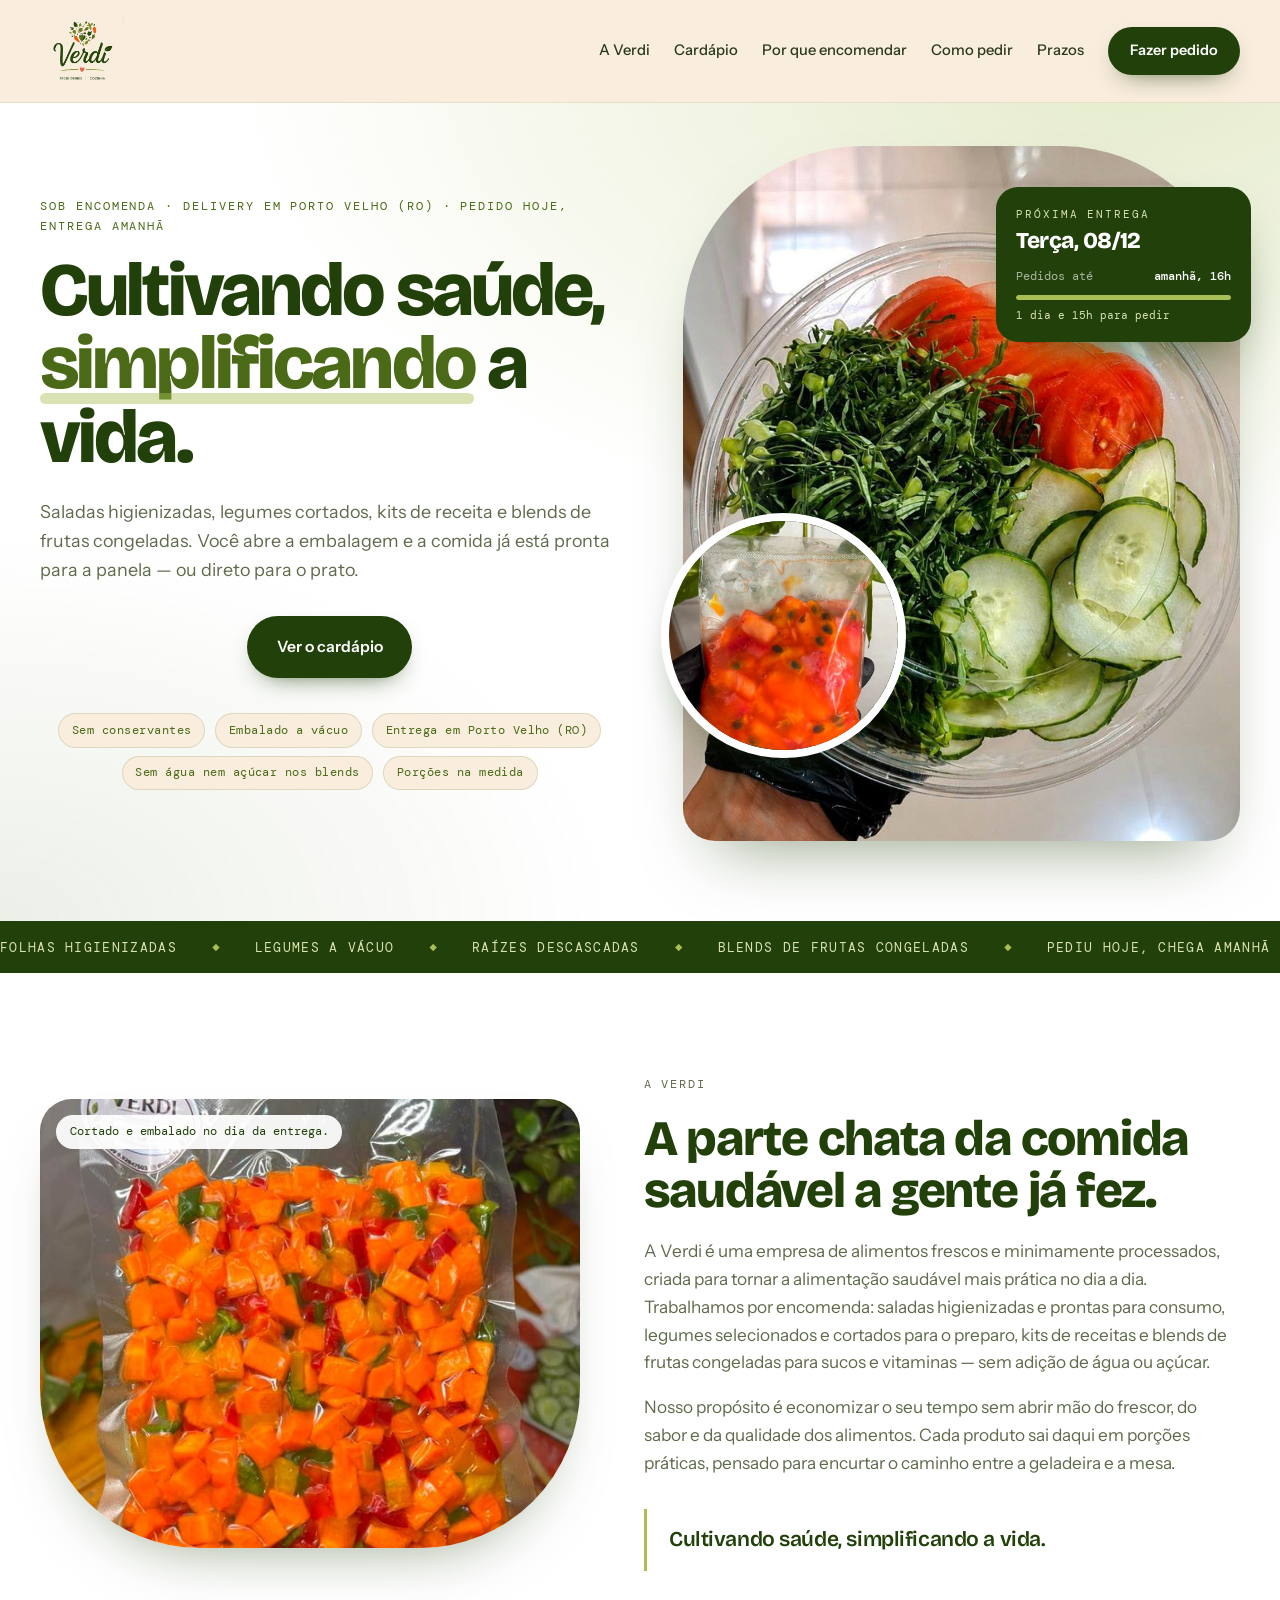
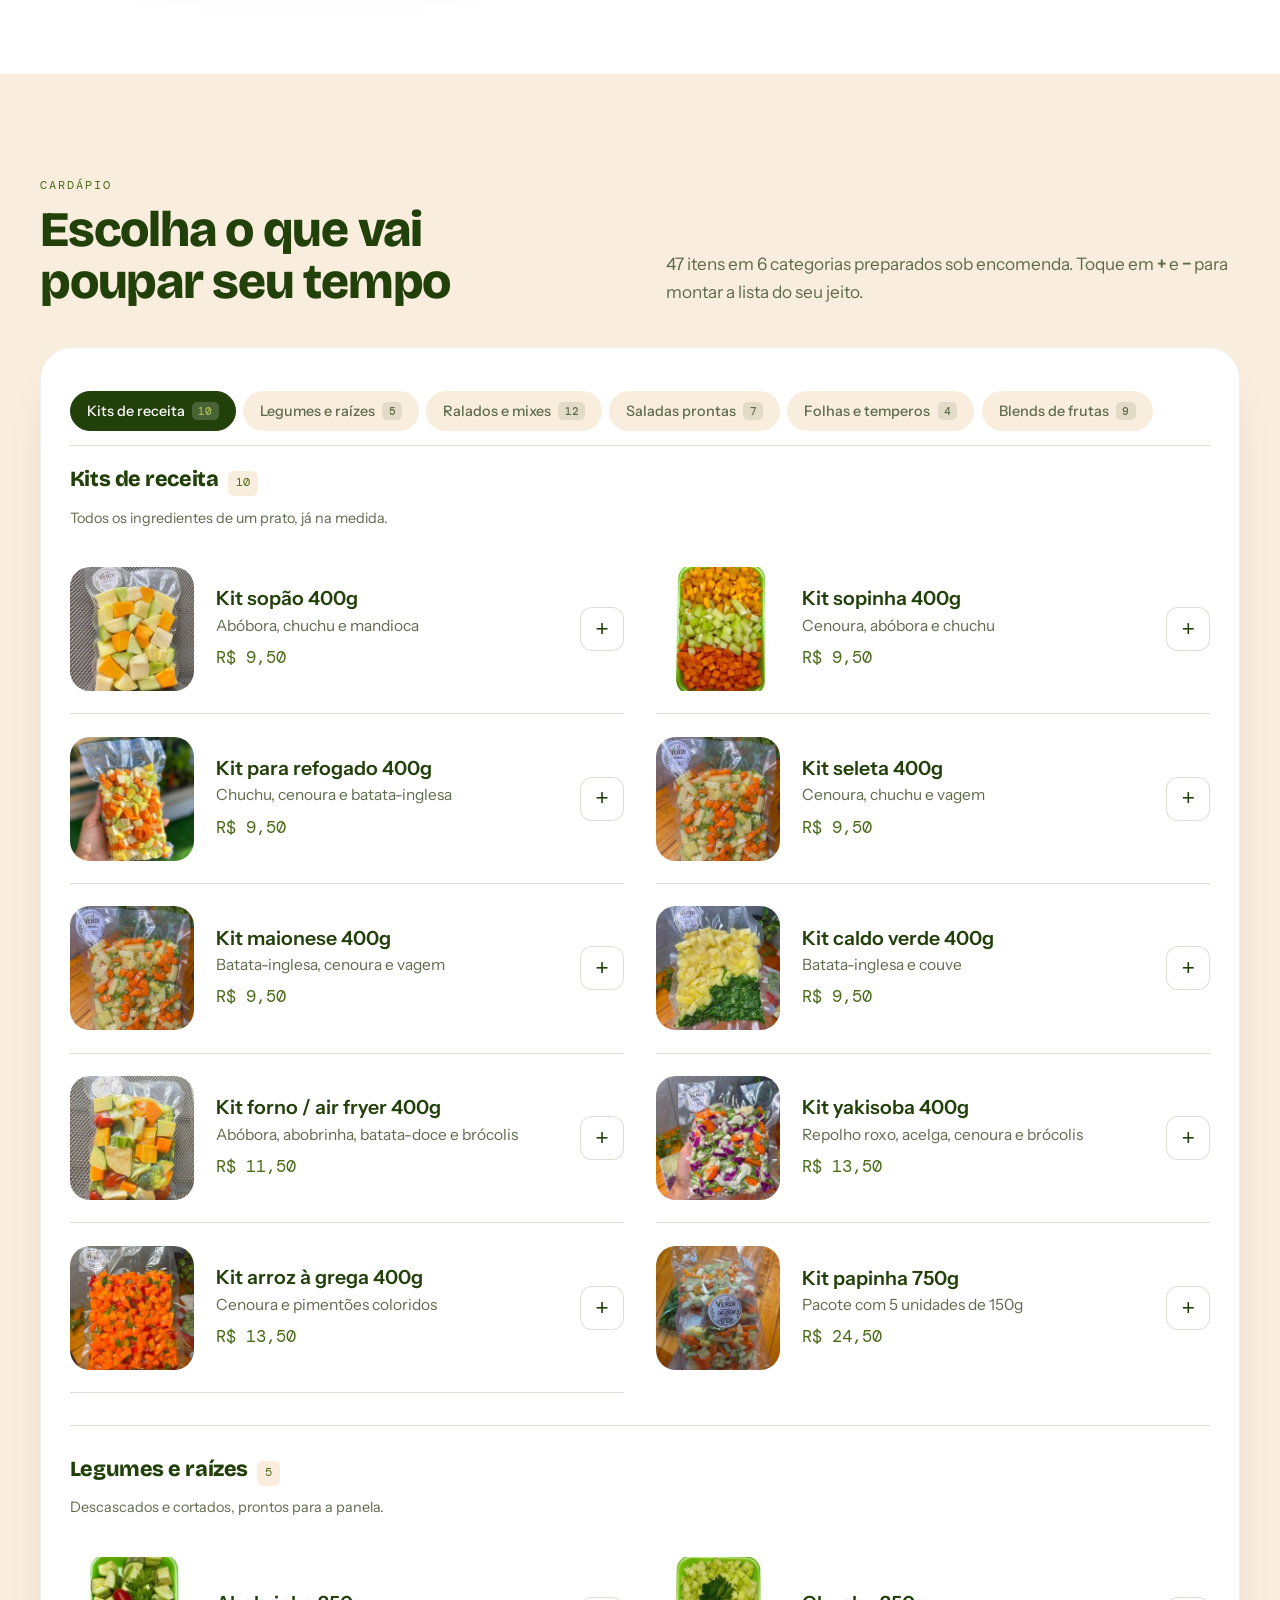
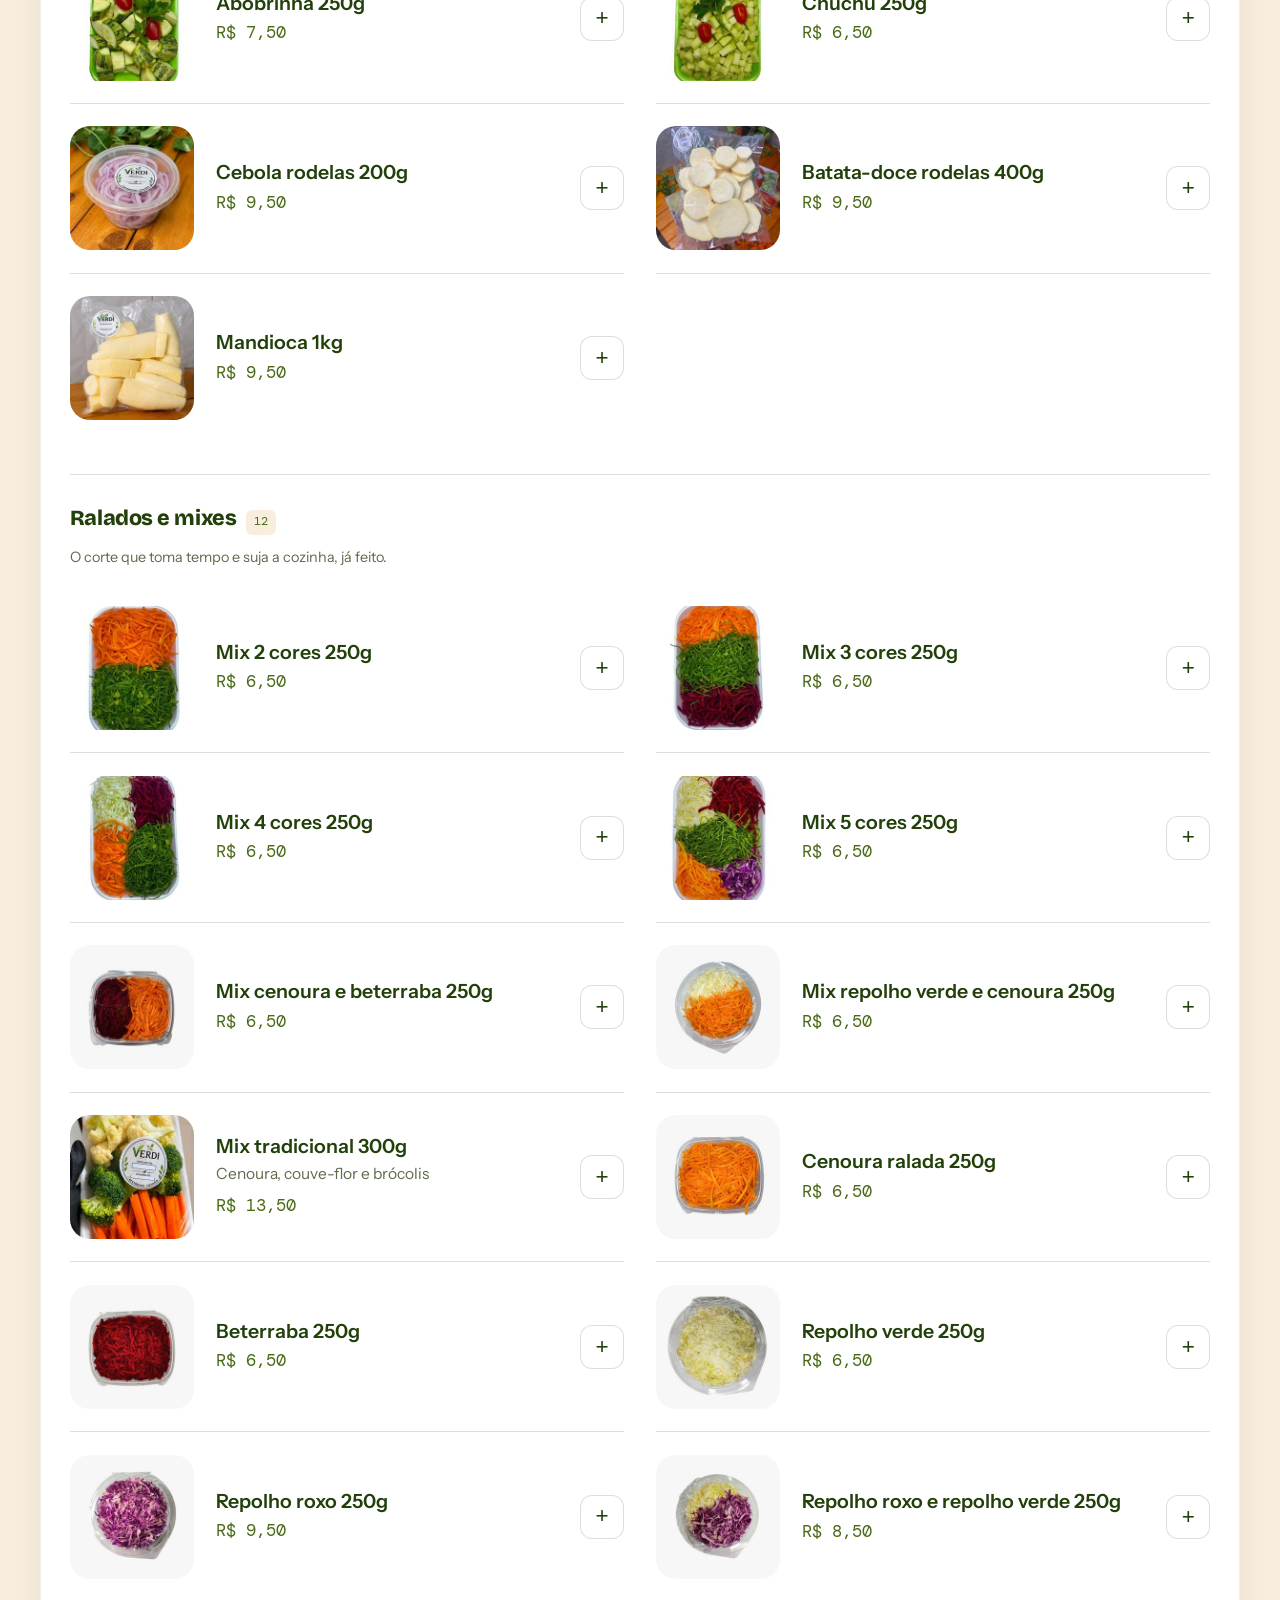
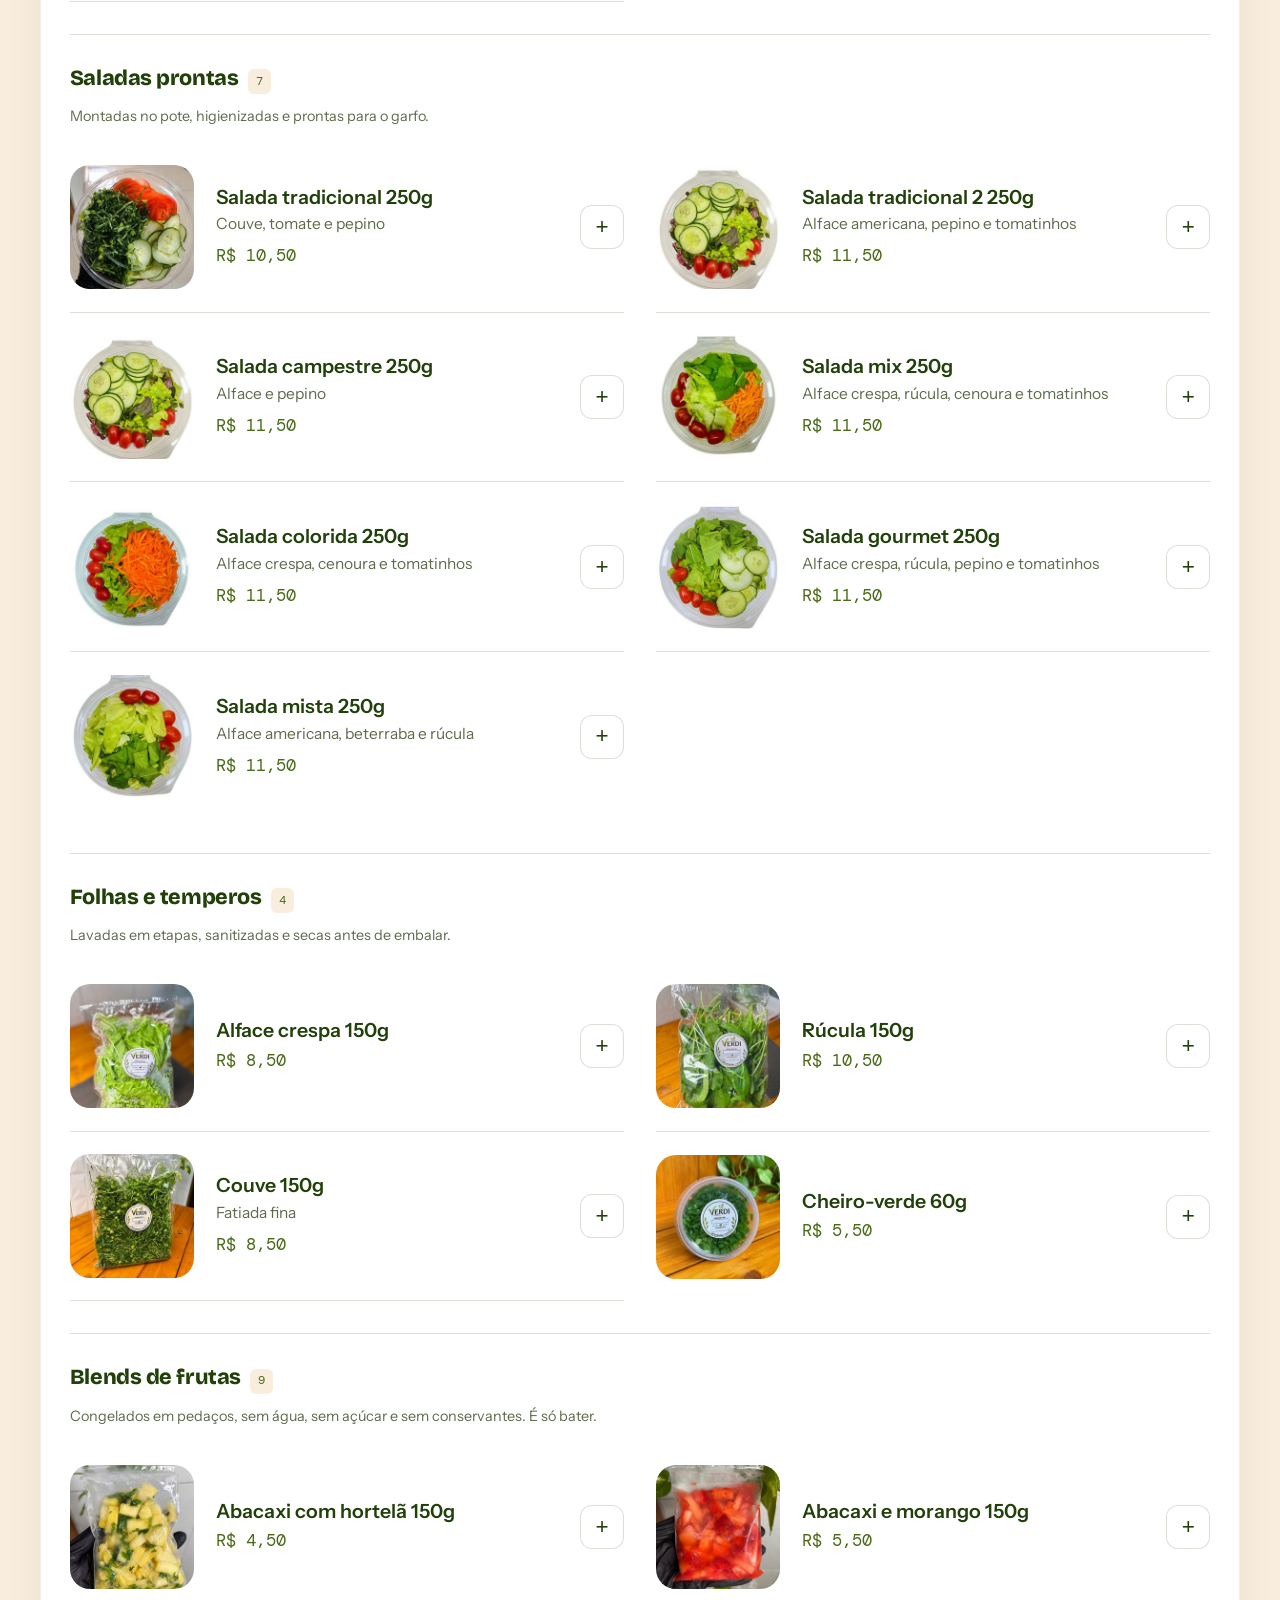
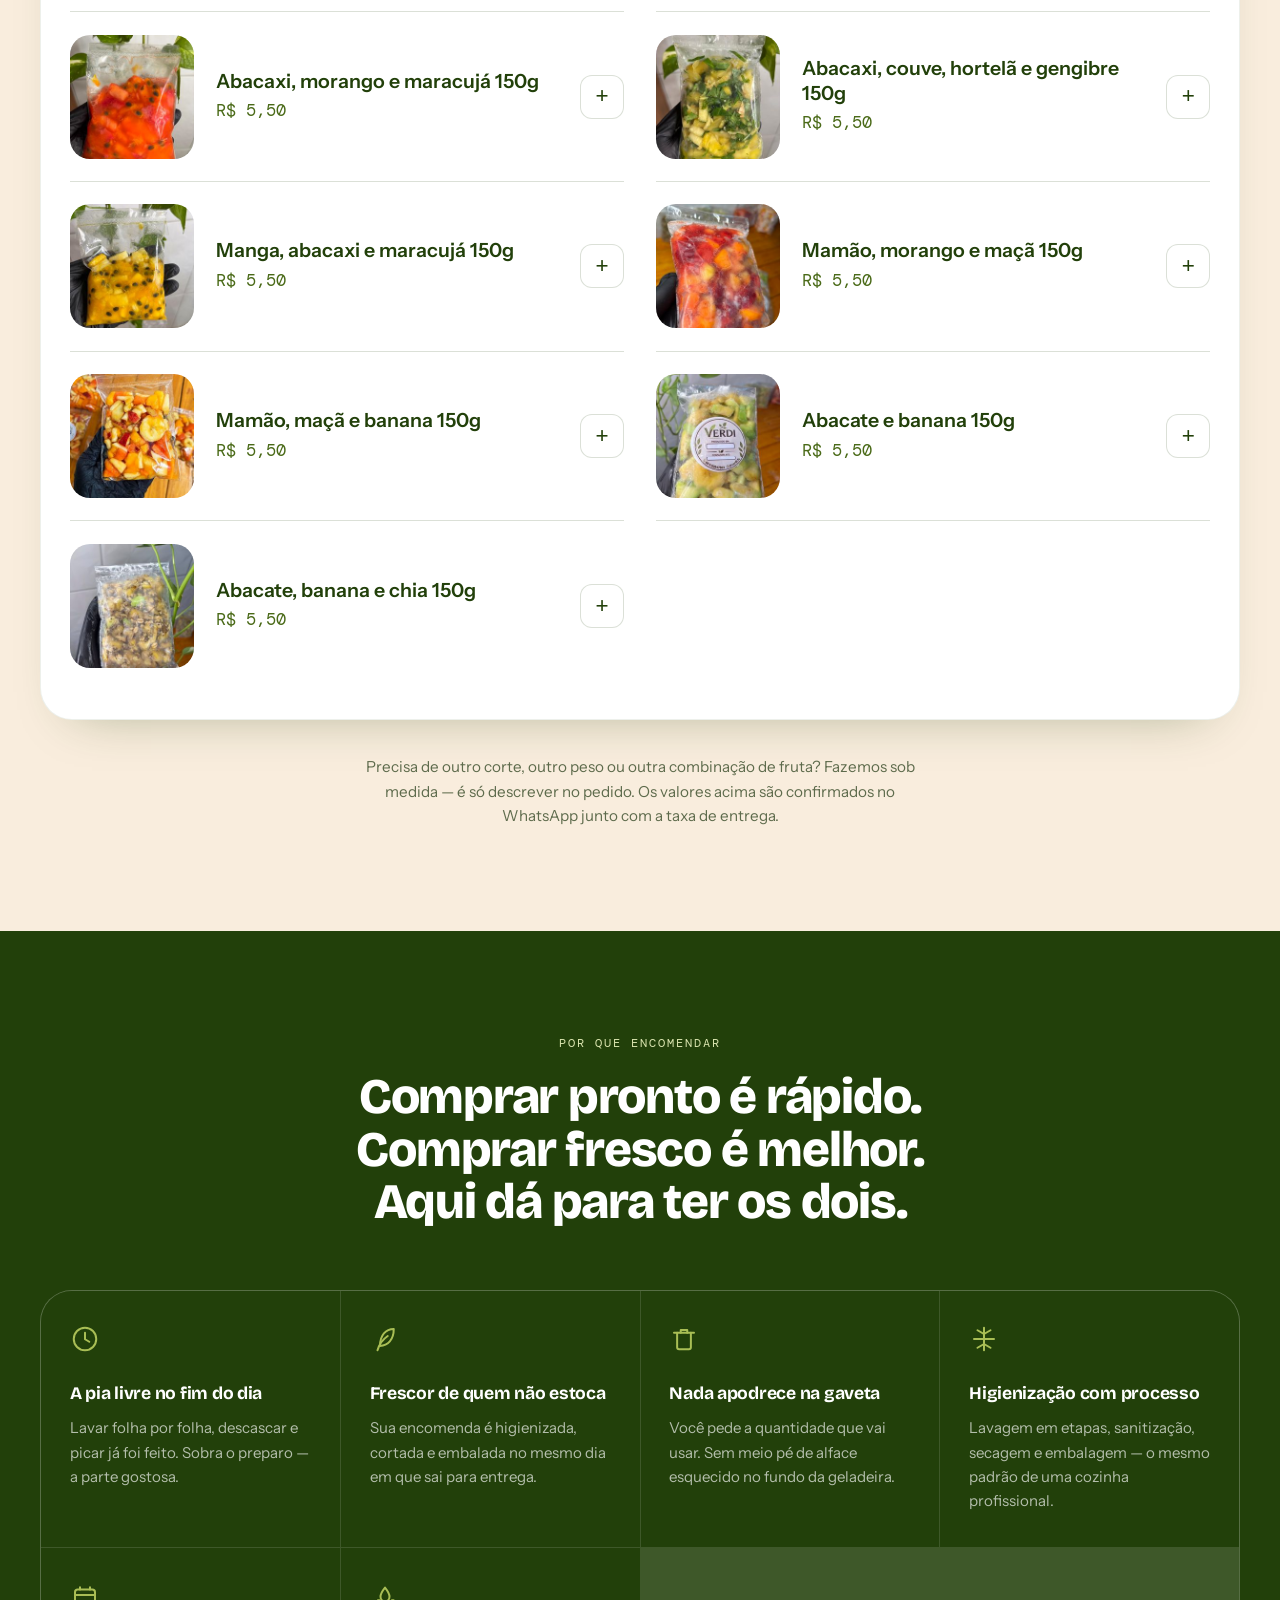
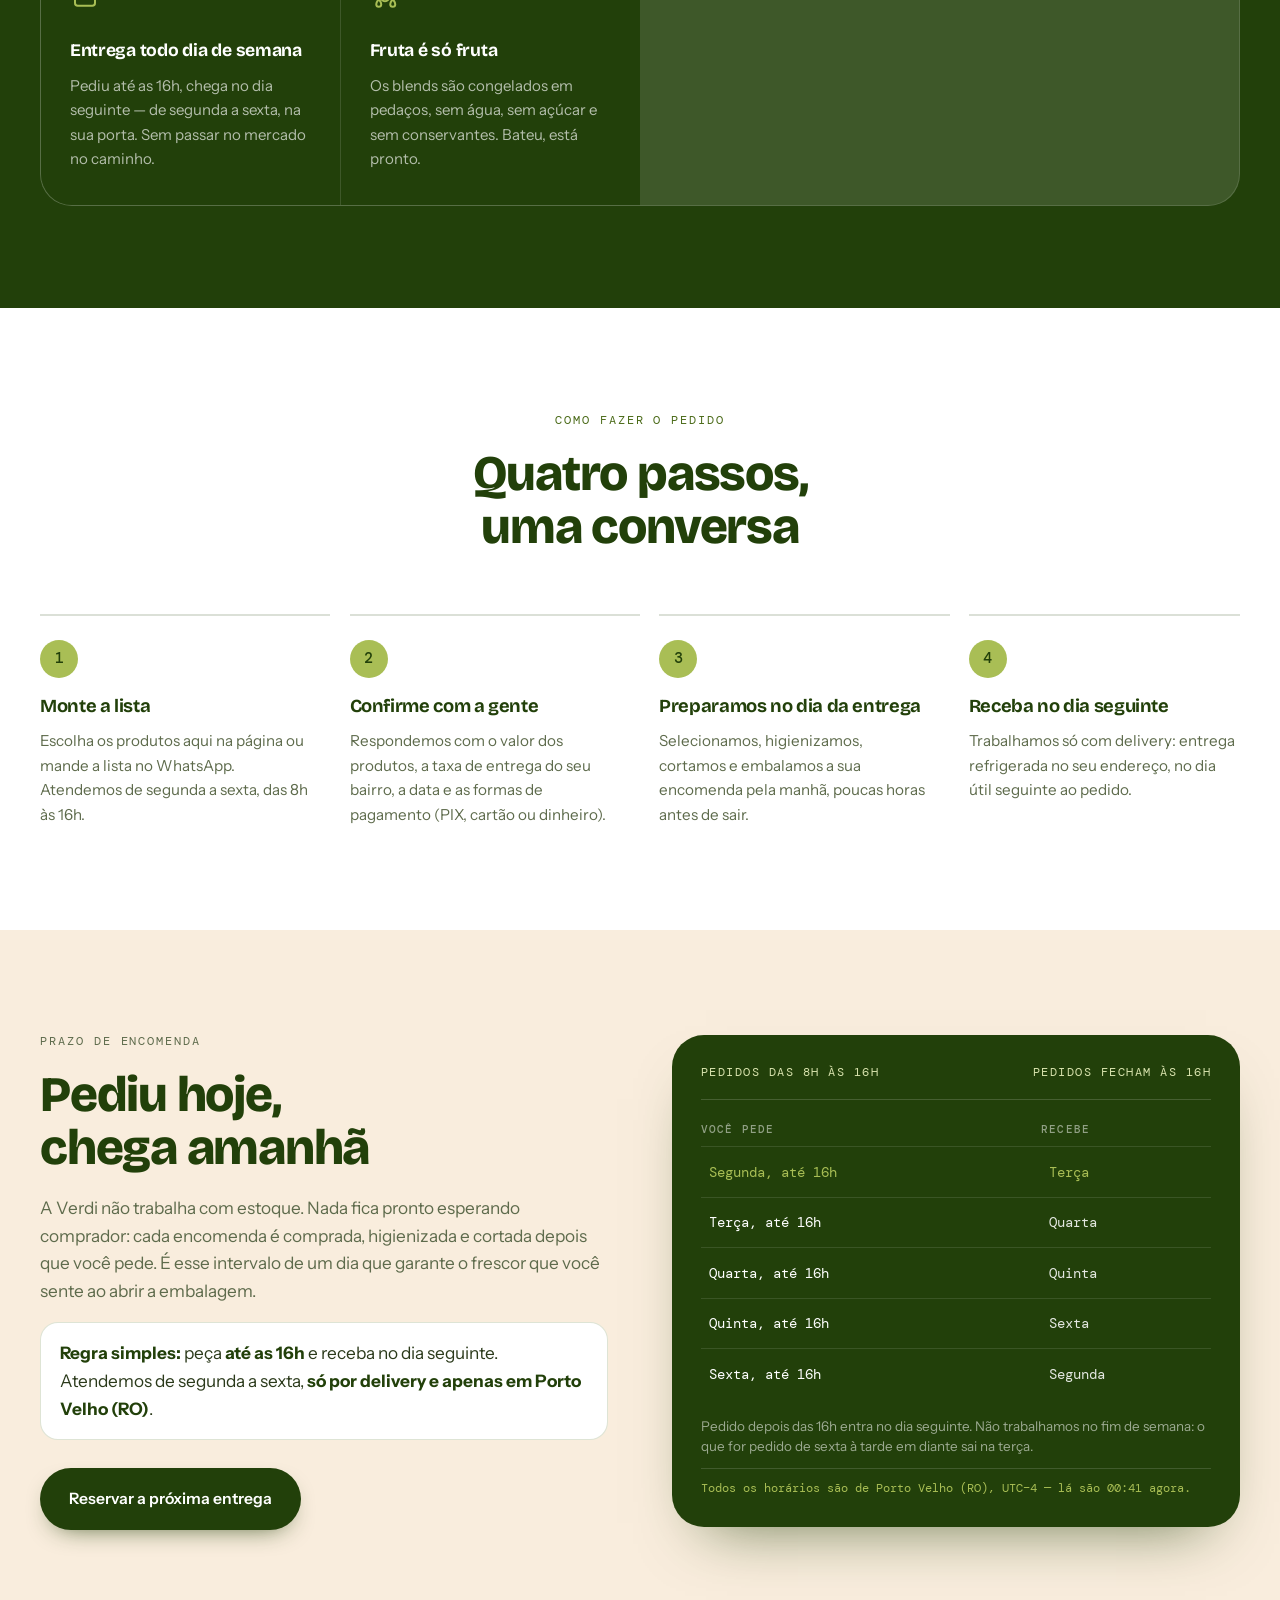
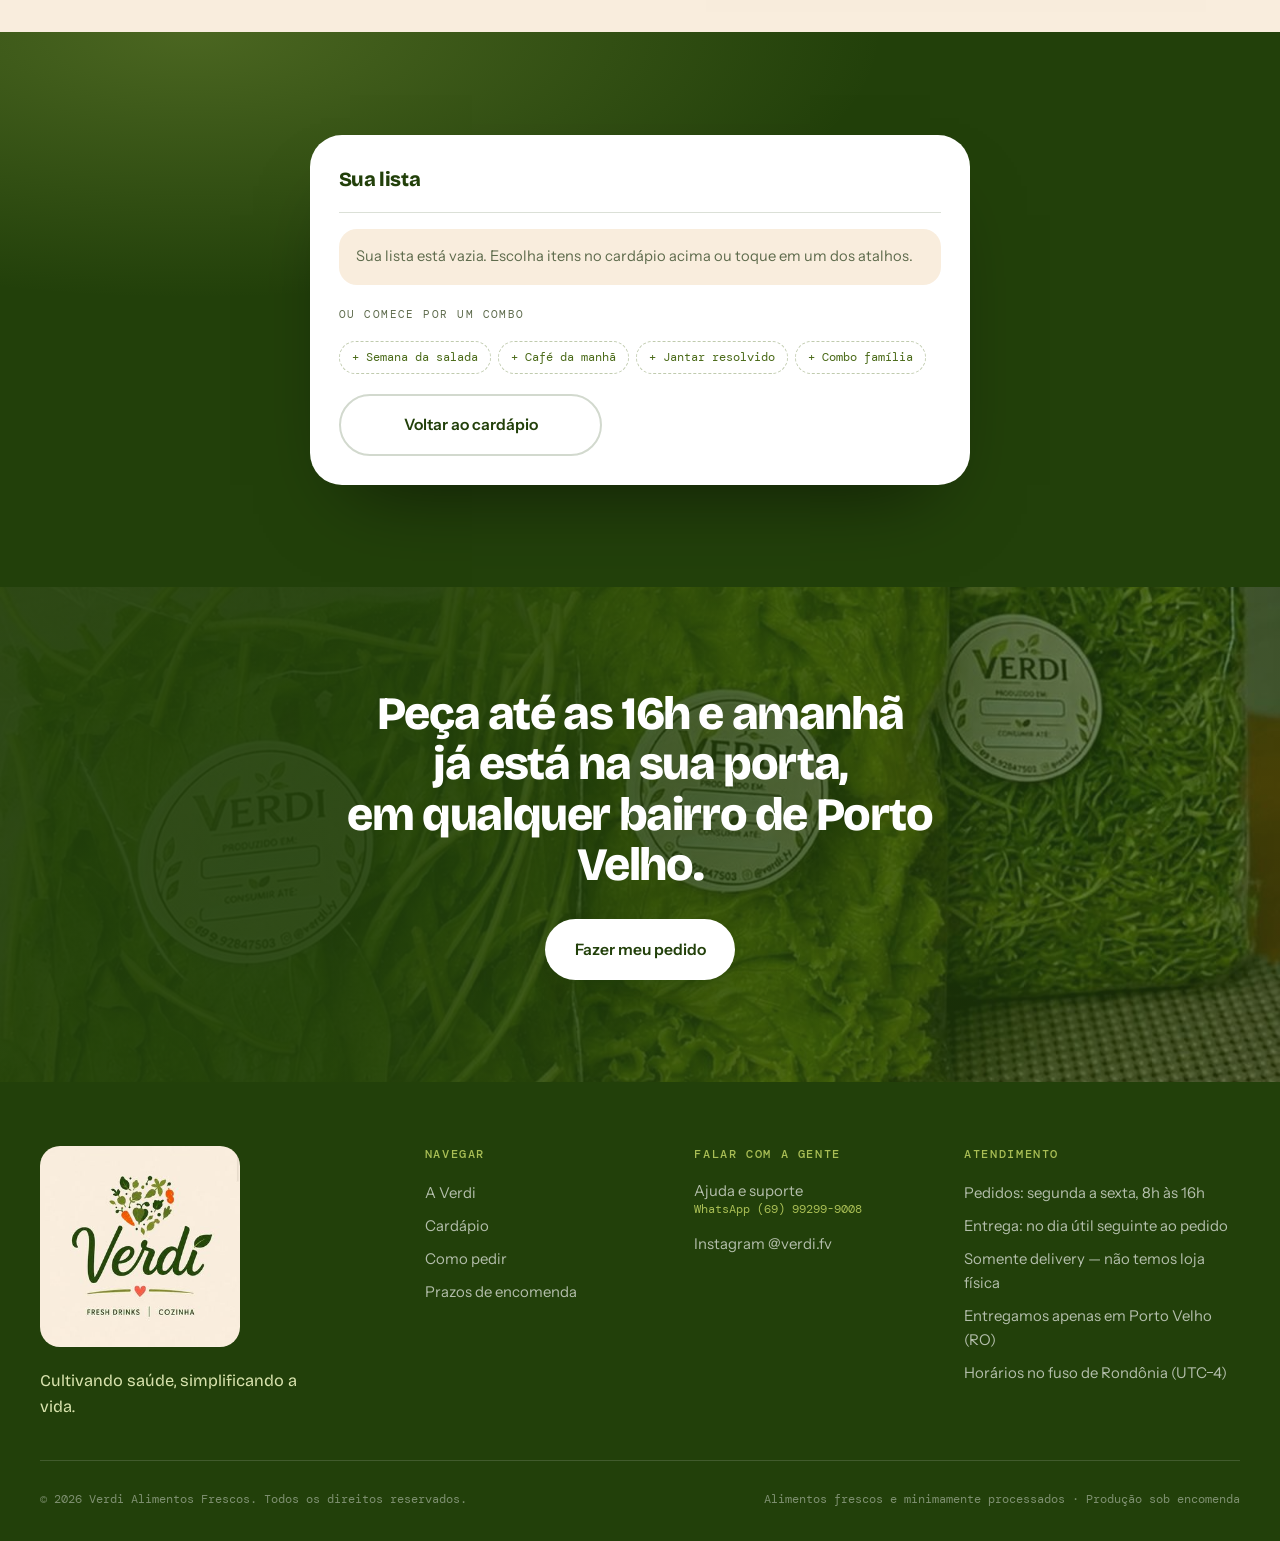
==== index.html @ c0b6d2fb "Add files via upload" ====
<!DOCTYPE html>
<html lang="pt-BR">
<head>
<meta charset="UTF-8">
<meta name="viewport" content="width=device-width, initial-scale=1, viewport-fit=cover">
<title>Verdi — Cultivando saúde, simplificando a vida</title>
<meta name="description" content="Saladas higienizadas, legumes cortados e blends de frutas congeladas, preparados sob encomenda. Entrega em Porto Velho (RO): peça até as 16h e receba no dia seguinte.">
<meta name="theme-color" content="#22400A">

<link rel="canonical" href="https://verdi-landing-page.vercel.app/">

<meta property="og:type" content="website">
<meta property="og:url" content="https://verdi-landing-page.vercel.app/">
<meta property="og:locale" content="pt_BR">
<meta property="og:title" content="Verdi — Cultivando saúde, simplificando a vida">
<meta property="og:description" content="Alimentos frescos e minimamente processados, preparados sob encomenda. Você abre a embalagem e a comida já está pronta.">
<meta property="og:image" content="https://verdi-landing-page.vercel.app/img/og-verdi.jpg">
<meta property="og:image:width" content="1200">
<meta property="og:image:height" content="630">

<meta name="twitter:card" content="summary_large_image">
<meta name="twitter:title" content="Verdi — Cultivando saúde, simplificando a vida">
<meta name="twitter:description" content="Alimentos frescos e minimamente processados, preparados sob encomenda. Você abre a embalagem e a comida já está pronta.">
<meta name="twitter:image" content="https://verdi-landing-page.vercel.app/img/og-verdi.jpg">

<link rel="preconnect" href="https://fonts.googleapis.com">
<link rel="preconnect" href="https://fonts.gstatic.com" crossorigin>
<link href="https://fonts.googleapis.com/css2?family=Bricolage+Grotesque:opsz,wdth,wght@12..96,75..100,400;12..96,75..100,600;12..96,75..100,800&family=Instrument+Sans:ital,wght@0,400;0,500;0,600;1,400&family=DM+Mono:wght@400;500&display=swap" rel="stylesheet">
<link rel="stylesheet" href="css/styles.css">

<link rel="icon" type="image/png" href="img/favicon.png">
<link rel="apple-touch-icon" href="img/icone-ios.png">
</head>
<body>

<a class="pular" href="#produtos">Pular para o cardápio</a>

<!-- ══════════ CABEÇALHO ══════════ -->
<header class="cabecalho" id="cabecalho">
  <div class="env cabecalho__int">
    <a class="marca" href="#topo" aria-label="Verdi — início">
      <img class="marca__logo" src="img/logo-verdi-sm.jpg" alt="Verdi" width="320" height="321">
    </a>

    <nav class="nav" id="nav" aria-label="Navegação principal">
      <a href="#sobre">A Verdi</a>
      <a href="#produtos">Cardápio</a>
      <a href="#beneficios">Por que encomendar</a>
      <a href="#como-pedir">Como pedir</a>
      <a href="#prazos">Prazos</a>
      <a class="btn btn--verde nav__cta" href="#encomenda">Fazer pedido</a>
    </nav>

    <a class="btn btn--pequeno btn--verde cabecalho__cta" href="#encomenda">Fazer pedido</a>

    <button class="menu-btn" id="menu-btn" aria-expanded="false" aria-controls="nav" aria-label="Abrir menu">
      <span></span><span></span><span></span>
    </button>
  </div>
</header>

<main id="topo">

<!-- ══════════ HERO ══════════ -->
<section class="hero">
  <div class="env hero__grade">

    <div class="hero__texto">
      <p class="sobrenome">Sob encomenda · Delivery em Porto Velho (RO) · Pedido hoje, entrega amanhã</p>

      <h1 class="hero__titulo">
        Cultivando saúde,<br>
        <em>simplificando</em> a vida.
      </h1>

      <p class="hero__sub">
        Saladas higienizadas, legumes cortados, kits de receita e blends de frutas
        congeladas. Você abre a embalagem e a comida já está pronta para a panela —
        ou direto para o prato.
      </p>

      <div class="hero__acoes">
        <a class="btn btn--verde" href="#produtos">Ver o cardápio</a>
      </div>

      <ul class="hero__selos">
        <li>Sem conservantes</li>
        <li>Embalado a vácuo</li>
        <li>Entrega em Porto Velho (RO)</li>
        <li>Sem água nem açúcar nos blends</li>
        <li>Porções na medida</li>
      </ul>
    </div>

    <div class="hero__visual">
      <figure class="foto foto--alta">
        <img src="img/hero-salada.jpg"
             srcset="img/hero-salada-sm.jpg 500w, img/hero-salada.jpg 1000w"
             sizes="(max-width:1000px) 92vw, 45vw"
             alt="Pote de salada Verdi com couve fatiada, tomate e pepino em rodelas" width="1000" height="1250" fetchpriority="high">
      </figure>

      <figure class="foto foto--redonda">
        <img src="img/hero-blend.jpg"
             srcset="img/hero-blend-sm.jpg 400w, img/hero-blend.jpg 800w"
             sizes="(max-width:1000px) 34vw, 20vw"
             alt="Blend de morango, pitaya e maracujá congelado em pedaços" width="800" height="800">
      </figure>

      <!-- SIGNATURE: painel do próximo lote, calculado ao vivo -->
      <aside class="lote" aria-live="polite">
        <p class="lote__rotulo">Próxima entrega</p>
        <p class="lote__data" id="lote-data">—</p>
        <div class="lote__linha">
          <span>Pedidos até</span>
          <strong id="lote-limite">—</strong>
        </div>
        <div class="lote__barra" role="img" aria-label="Tempo restante para pedir">
          <span id="lote-barra"></span>
        </div>
        <p class="lote__resta" id="lote-resta">Calculando janela de pedidos…</p>
      </aside>
    </div>

  </div>
</section>

<!-- ══════════ TARJA ══════════ -->
<div class="tarja" aria-hidden="true">
  <div class="tarja__trilho">
    <span>Folhas higienizadas</span><i>◆</i>
    <span>Legumes a vácuo</span><i>◆</i>
    <span>Raízes descascadas</span><i>◆</i>
    <span>Blends de frutas congeladas</span><i>◆</i>
    <span>Pediu hoje, chega amanhã</span><i>◆</i>
    <span>Folhas higienizadas</span><i>◆</i>
    <span>Legumes a vácuo</span><i>◆</i>
    <span>Raízes descascadas</span><i>◆</i>
    <span>Blends de frutas congeladas</span><i>◆</i>
    <span>Pediu hoje, chega amanhã</span><i>◆</i>
  </div>
</div>

<!-- ══════════ SOBRE ══════════ -->
<section class="secao sobre" id="sobre">
  <div class="env sobre__grade">

    <figure class="foto foto--larga revelar">
      <img src="img/sobre-bancada.jpg"
           srcset="img/sobre-bancada-sm.jpg 600w, img/sobre-bancada.jpg 1200w"
           sizes="(max-width:1000px) 92vw, 45vw"
           alt="Pacote a vácuo de cenoura e pimentão em cubinhos sobre a bancada de preparo" width="1200" height="1000" loading="lazy">
      <figcaption>Cortado e embalado no dia da entrega.</figcaption>
    </figure>

    <div class="sobre__texto revelar">
      <p class="sobrenome">A Verdi</p>
      <h2 class="titulo">A parte chata da comida saudável a gente já fez.</h2>

      <p>
        A Verdi é uma empresa de alimentos frescos e minimamente processados,
        criada para tornar a alimentação saudável mais prática no dia a dia.
        Trabalhamos por encomenda: saladas higienizadas e prontas para consumo,
        legumes selecionados e cortados para o preparo, kits de receitas e blends
        de frutas congeladas para sucos e vitaminas — sem adição de água ou açúcar.
      </p>

      <p>
        Nosso propósito é economizar o seu tempo sem abrir mão do frescor, do sabor
        e da qualidade dos alimentos. Cada produto sai daqui em porções práticas,
        pensado para encurtar o caminho entre a geladeira e a mesa.
      </p>

      <blockquote class="lema">
        Cultivando saúde, simplificando a vida.
      </blockquote>
    </div>

  </div>
</section>

<!-- ══════════ PRODUTOS ══════════ -->
<section class="secao secao--creme" id="produtos">
  <div class="env">
    <header class="secao__topo secao__topo--lado">
      <div class="secao__topo-titulo">
        <p class="sobrenome">Cardápio</p>
        <h2 class="titulo">Escolha o que vai poupar seu tempo</h2>
      </div>
      <p class="secao__lead">
        <span id="cardapio-total">47 itens em 6 categorias</span> preparados sob encomenda.
        Toque em <strong>+</strong> e <strong>−</strong> para montar a lista do seu jeito.
      </p>
    </header>

    <div class="cardapio">
      <div class="cardapio__abas" role="tablist" aria-label="Categorias do cardápio" id="cardapio-abas"></div>
      <div class="cardapio__lista" id="cardapio-lista"></div>
    </div>

    <p class="produtos__nota revelar">
      Precisa de outro corte, outro peso ou outra combinação de fruta?
      Fazemos sob medida — é só descrever no pedido. Os valores acima são
      confirmados no WhatsApp junto com a taxa de entrega.
    </p>

  </div>
</section>

<!-- ══════════ BENEFÍCIOS ══════════ -->
<section class="secao secao--escura" id="beneficios">
  <div class="env">
    <header class="secao__topo secao__topo--claro revelar">
      <p class="sobrenome sobrenome--claro">Por que encomendar</p>
      <h2 class="titulo titulo--claro">Comprar pronto é rápido. Comprar fresco é melhor.<br>Aqui dá para ter os dois.</h2>
    </header>

    <ul class="beneficios">
      <li class="beneficio revelar">
        <svg viewBox="0 0 24 24" aria-hidden="true"><circle cx="12" cy="12" r="9"/><path d="M12 7v5.2l3.4 2"/></svg>
        <h3>A pia livre no fim do dia</h3>
        <p>Lavar folha por folha, descascar e picar já foi feito. Sobra o preparo — a parte gostosa.</p>
      </li>
      <li class="beneficio revelar">
        <svg viewBox="0 0 24 24" aria-hidden="true"><path d="M19 4c0 8.5-4.7 13.5-11 13.5C8 9 12.7 4 19 4Z"/><path d="M6 21c1.4-5 4.2-8.7 8.2-11.4"/></svg>
        <h3>Frescor de quem não estoca</h3>
        <p>Sua encomenda é higienizada, cortada e embalada no mesmo dia em que sai para entrega.</p>
      </li>
      <li class="beneficio revelar">
        <svg viewBox="0 0 24 24" aria-hidden="true"><path d="M4 7h16"/><path d="M6.5 7v11.5a1.6 1.6 0 0 0 1.6 1.6h7.8a1.6 1.6 0 0 0 1.6-1.6V7"/><path d="M9.4 7V4.8h5.2V7"/></svg>
        <h3>Nada apodrece na gaveta</h3>
        <p>Você pede a quantidade que vai usar. Sem meio pé de alface esquecido no fundo da geladeira.</p>
      </li>
      <li class="beneficio revelar">
        <svg viewBox="0 0 24 24" aria-hidden="true"><path d="M12 3v18"/><path d="M12 8 6.8 5M12 8l5.2-3M12 16l-5.2 3M12 16l5.2 3"/><path d="M4 12h16"/></svg>
        <h3>Higienização com processo</h3>
        <p>Lavagem em etapas, sanitização, secagem e embalagem — o mesmo padrão de uma cozinha profissional.</p>
      </li>
      <li class="beneficio revelar">
        <svg viewBox="0 0 24 24" aria-hidden="true"><rect x="4" y="6" width="16" height="13" rx="2.2"/><path d="M8 6V4.2M16 6V4.2M4 10.4h16"/></svg>
        <h3>Entrega todo dia de semana</h3>
        <p>Pediu até as 16h, chega no dia seguinte — de segunda a sexta, na sua porta. Sem passar no mercado no caminho.</p>
      </li>
      <li class="beneficio revelar">
        <svg viewBox="0 0 24 24" aria-hidden="true"><path d="M12 4.5c2.4 3 3.6 5.4 3.6 7.2a3.6 3.6 0 0 1-7.2 0c0-1.8 1.2-4.2 3.6-7.2Z"/><path d="M6.4 14.5c-.9 1.3-1.4 2.4-1.4 3.2a2 2 0 0 0 4 0c0-.8-.5-1.9-1.4-3.2ZM17.6 14.5c-.9 1.3-1.4 2.4-1.4 3.2a2 2 0 0 0 4 0c0-.8-.5-1.9-1.4-3.2Z"/></svg>
        <h3>Fruta é só fruta</h3>
        <p>Os blends são congelados em pedaços, sem água, sem açúcar e sem conservantes. Bateu, está pronto.</p>
      </li>
    </ul>
  </div>
</section>

<!-- ══════════ COMO PEDIR ══════════ -->
<section class="secao" id="como-pedir">
  <div class="env">
    <header class="secao__topo revelar">
      <p class="sobrenome">Como fazer o pedido</p>
      <h2 class="titulo">Quatro passos, uma conversa</h2>
    </header>

    <ol class="passos">
      <li class="passo revelar">
        <span class="passo__num">1</span>
        <h3>Monte a lista</h3>
        <p>Escolha os produtos aqui na página ou mande a lista no WhatsApp. Atendemos de segunda a sexta, das 8h às 16h.</p>
      </li>
      <li class="passo revelar">
        <span class="passo__num">2</span>
        <h3>Confirme com a gente</h3>
        <p>Respondemos com o valor dos produtos, a taxa de entrega do seu bairro, a data e as formas de pagamento (PIX, cartão ou dinheiro).</p>
      </li>
      <li class="passo revelar">
        <span class="passo__num">3</span>
        <h3>Preparamos no dia da entrega</h3>
        <p>Selecionamos, higienizamos, cortamos e embalamos a sua encomenda pela manhã, poucas horas antes de sair.</p>
      </li>
      <li class="passo revelar">
        <span class="passo__num">4</span>
        <h3>Receba no dia seguinte</h3>
        <p>Trabalhamos só com delivery: entrega refrigerada no seu endereço, no dia útil seguinte ao pedido.</p>
      </li>
    </ol>
  </div>
</section>

<!-- ══════════ PRAZOS ══════════ -->
<section class="secao secao--creme" id="prazos">
  <div class="env prazos__grade">

    <div class="prazos__texto revelar">
      <p class="sobrenome">Prazo de encomenda</p>
      <h2 class="titulo">Pediu hoje, chega amanhã</h2>
      <p>
        A Verdi não trabalha com estoque. Nada fica pronto esperando comprador:
        cada encomenda é comprada, higienizada e cortada depois que você pede.
        É esse intervalo de um dia que garante o frescor que você sente ao abrir
        a embalagem.
      </p>
      <p class="prazos__regra">
        <strong>Regra simples:</strong> peça <strong>até as 16h</strong> e receba
        no dia seguinte. Atendemos de segunda a sexta, <strong>só por delivery
        e apenas em Porto Velho (RO)</strong>.
      </p>
      <a class="btn btn--verde" href="#encomenda">Reservar a próxima entrega</a>
    </div>

    <div class="quadro revelar">
      <div class="quadro__topo">
        <span>Pedidos das 8h às 16h</span>
        <span id="quadro-semana">—</span>
      </div>
      <table class="quadro__tabela">
        <caption class="oculto">Dia do pedido e dia da entrega correspondente</caption>
        <thead>
          <tr><th scope="col">Você pede</th><th scope="col">Recebe</th></tr>
        </thead>
        <tbody id="quadro-corpo">
          <tr data-dia="1"><td>Segunda, até 16h</td><td>Terça</td></tr>
          <tr data-dia="2"><td>Terça, até 16h</td><td>Quarta</td></tr>
          <tr data-dia="3"><td>Quarta, até 16h</td><td>Quinta</td></tr>
          <tr data-dia="4"><td>Quinta, até 16h</td><td>Sexta</td></tr>
          <tr data-dia="5"><td>Sexta, até 16h</td><td>Segunda</td></tr>
        </tbody>
      </table>
      <p class="quadro__rodape">
        Pedido depois das 16h entra no dia seguinte. Não trabalhamos no fim de
        semana: o que for pedido de sexta à tarde em diante sai na terça.
        <span class="quadro__fuso" id="quadro-fuso" hidden></span>
      </p>
    </div>

  </div>
</section>

<!-- ══════════ ENCOMENDA — DOIS PASSOS ══════════ -->
<section class="secao encomenda" id="encomenda">
  <div class="env">

    <h2 class="oculto">Fechar pedido</h2>

    <!-- ── Passo 1: os itens ── -->
    <div class="painel" id="painel-1">
      <div class="carrinho">
        <div class="carrinho__topo">
          <h3>Sua lista</h3>
          <button class="carrinho__limpar" id="limpar" type="button">Limpar</button>
        </div>

        <p class="carrinho__restaurado" id="carrinho-restaurado" hidden>
          <svg viewBox="0 0 24 24" aria-hidden="true"><path d="M12 8v4.4l3 1.8"/><path d="M3.6 12a8.4 8.4 0 1 0 2.5-6"/><path d="M3.4 5.2V10h4.8"/></svg>
          <span>Retomamos a lista que você montou por aqui. Os preços são os de hoje.</span>
        </p>

        <ul class="carrinho__itens" id="carrinho-itens"></ul>

        <p class="carrinho__vazio" id="carrinho-vazio">
          Sua lista está vazia. Escolha itens no cardápio acima ou toque em um dos atalhos.
        </p>

        <div class="carrinho__soma" id="carrinho-soma" hidden>
          <div class="carrinho__linha">
            <span>Subtotal dos produtos</span>
            <strong id="carrinho-subtotal">R$ 0,00</strong>
          </div>
          <div class="carrinho__linha carrinho__linha--suave">
            <span>Taxa de entrega</span>
            <strong>a combinar</strong>
          </div>
        </div>

        <p class="atalhos__rotulo">Ou comece por um combo</p>
        <div class="atalhos" id="atalhos"></div>

        <div class="painel__acoes">
          <a class="btn btn--vazado btn--claro" href="#produtos">Voltar ao cardápio</a>
          <button class="btn btn--broto" id="ir-entrega" type="button">
            Continuar para a entrega
          </button>
        </div>
      </div>
    </div>

    <!-- ── Depois do envio ── -->
    <div class="painel painel--enviado" id="painel-enviado" hidden>
      <div class="enviado">
        <span class="enviado__marca" aria-hidden="true"></span>
        <h3 class="enviado__titulo">Pedido enviado</h3>
        <p class="enviado__texto">
          Abrimos o WhatsApp com a sua lista escrita. <strong>Toque em enviar
          na conversa</strong> — o pedido só chega à Verdi depois disso. A gente
          responde com o total, a taxa de entrega e a forma de pagamento.
        </p>
        <div class="enviado__acoes">
          <a class="btn btn--zap" id="reenviar" href="#" target="_blank" rel="noopener">
            A conversa não abriu? Tentar de novo
          </a>
          <button class="btn btn--vazado btn--claro" id="novo-pedido" type="button">Montar outro pedido</button>
        </div>
      </div>
    </div>

    <!-- ── Passo 2: entrega e contato ── -->
    <div class="painel painel--duplo" id="painel-2" hidden>

      <div class="painel__campos">
        <div class="entrega-opcoes" role="group" aria-label="Escolha a entrega">
          <p class="campo__rotulo">Entrega desejada</p>
          <div class="entrega-opcoes__lista" id="entrega-opcoes"></div>
        </div>

        <div class="campo">
          <label class="campo__rotulo" for="cliente-nome">Seu nome</label>
          <input class="campo__entrada" type="text" id="cliente-nome" placeholder="Como devemos te chamar?" autocomplete="name">
        </div>

        <div class="campo">
          <label class="campo__rotulo" for="cliente-endereco">Endereço de entrega</label>
          <textarea class="campo__entrada" id="cliente-endereco" rows="2" placeholder="Rua, número, bairro e um ponto de referência — Porto Velho (RO)" autocomplete="street-address"></textarea>
          <p class="campo__dica">
            <svg viewBox="0 0 24 24" aria-hidden="true"><path d="M12 21s7-5.6 7-11a7 7 0 1 0-14 0c0 5.4 7 11 7 11Z"/><circle cx="12" cy="10" r="2.6"/></svg>
            <span>Entregamos <strong>só em Porto Velho (RO)</strong>. A taxa de entrega é <strong>a combinar</strong> — confirmamos o valor no WhatsApp assim que soubermos o seu bairro.</span>
          </p>
        </div>

        <div class="campo">
          <label class="campo__rotulo" for="cliente-obs">Observações</label>
          <textarea class="campo__entrada" id="cliente-obs" rows="2" placeholder="Ex.: cenoura em rodelas finas, entregar depois das 18h"></textarea>
        </div>
      </div>

      <aside class="conferencia">
        <div class="conferencia__resumo">
          <div>
            <p class="conferencia__rotulo">Sua lista</p>
            <p class="conferencia__valor" id="resumo-itens">—</p>
          </div>
          <button class="conferencia__editar" type="button" data-ir="1">Editar</button>
        </div>

        <div class="previa">
          <p class="previa__rotulo">Mensagem que será enviada</p>
          <pre class="previa__texto" id="previa-texto"></pre>
        </div>

        <a class="btn btn--zap" id="botao-zap" href="#" target="_blank" rel="noopener">
          <svg viewBox="0 0 24 24" aria-hidden="true"><path d="M12.04 2A9.9 9.9 0 0 0 2.1 11.9c0 1.75.46 3.46 1.34 4.97L2 22l5.28-1.38a9.9 9.9 0 0 0 4.76 1.21h.01a9.9 9.9 0 0 0 9.94-9.9A9.9 9.9 0 0 0 12.04 2Zm5.8 14.06c-.24.69-1.42 1.32-1.96 1.37-.5.05-.98.23-3.3-.69-2.78-1.1-4.55-3.94-4.69-4.12-.14-.19-1.12-1.5-1.12-2.85 0-1.36.71-2.02.96-2.3.25-.27.55-.34.73-.34.18 0 .37 0 .53.01.17.01.4-.06.62.48.24.55.8 1.9.87 2.04.07.14.12.3.02.49-.1.18-.15.3-.29.46-.14.16-.3.36-.43.49-.14.14-.29.29-.13.57.17.27.74 1.22 1.59 1.98 1.09.97 2.01 1.27 2.29 1.41.28.14.44.12.61-.07.16-.19.7-.82.88-1.1.19-.28.37-.23.62-.14.25.09 1.6.75 1.87.89.28.13.46.2.53.31.07.11.07.65-.17 1.34Z"/></svg>
          Enviar pedido no WhatsApp
        </a>

        <p class="carrinho__nota">
          Abre uma conversa com a Verdi já com a lista e o endereço escritos.
          Você ainda pode editar tudo antes de mandar.
        </p>
      </aside>
    </div>

  </div>
</section>

<!-- ══════════ FAIXA FINAL ══════════ -->
<section class="faixa">
  <img class="faixa__foto" src="img/faixa-entrega.jpg"
       srcset="img/faixa-entrega-sm.jpg 800w, img/faixa-entrega.jpg 1600w"
       sizes="100vw"
       alt="Pacotes de folhas higienizadas da Verdi prontos para entrega" loading="lazy">
  <div class="faixa__conteudo env">
    <h2 class="faixa__titulo">Peça até as 16h e amanhã já está na sua porta,<br>em qualquer bairro de Porto Velho.</h2>
    <a class="btn btn--verde" href="#encomenda">Fazer meu pedido</a>
  </div>
</section>

</main>

<!-- ══════════ RODAPÉ ══════════ -->
<footer class="rodape">
  <div class="env rodape__grade">

    <div class="rodape__marca">
      <a class="selo" href="#topo" aria-label="Verdi — início">
        <img src="img/logo-verdi-sm.jpg"
             srcset="img/logo-verdi-sm.jpg 320w, img/logo-verdi.jpg 720w"
             sizes="200px"
             alt="Verdi — fresh drinks e cozinha" width="320" height="321" loading="lazy">
      </a>
      <p class="rodape__lema">Cultivando saúde, simplificando a vida.</p>
    </div>

    <div class="rodape__bloco">
      <h3>Navegar</h3>
      <a href="#sobre">A Verdi</a>
      <a href="#produtos">Cardápio</a>
      <a href="#como-pedir">Como pedir</a>
      <a href="#prazos">Prazos de encomenda</a>
    </div>

    <div class="rodape__bloco">
      <h3>Falar com a gente</h3>
      <a id="rodape-zap" href="#" target="_blank" rel="noopener">
        Ajuda e suporte
        <span>WhatsApp (69) 99299-9008</span>
      </a>
      <a href="https://www.instagram.com/verdi.fv" target="_blank" rel="noopener">Instagram @verdi.fv</a>
    </div>

    <div class="rodape__bloco">
      <h3>Atendimento</h3>
      <p>Pedidos: segunda a sexta, 8h às 16h</p>
      <p>Entrega: no dia útil seguinte ao pedido</p>
      <p>Somente delivery — não temos loja física</p>
      <p>Entregamos apenas em Porto Velho (RO)</p>
      <p>Horários no fuso de Rondônia (UTC−4)</p>
    </div>

  </div>

  <div class="env rodape__base">
    <p>© <span id="ano">2026</span> Verdi Alimentos Frescos. Todos os direitos reservados.</p>
    <p>Alimentos frescos e minimamente processados · Produção sob encomenda</p>
  </div>
</footer>

<div class="barra-pedido" id="barra-pedido" hidden>
  <div class="barra-pedido__info">
    <strong id="barra-qtd">0 itens</strong>
    <span id="barra-entrega">—</span>
  </div>
  <button class="barra-pedido__editar" id="barra-editar" type="button">Editar</button>
  <a class="barra-pedido__btn" id="barra-btn" href="#encomenda" aria-live="polite"><svg class="barra-pedido__zap" viewBox="0 0 24 24" width="18" height="18" fill="#FFFFFF" aria-hidden="true" focusable="false"><path d="M12.04 2A9.9 9.9 0 0 0 2.1 11.9c0 1.75.46 3.46 1.34 4.97L2 22l5.28-1.38a9.9 9.9 0 0 0 4.76 1.21h.01a9.9 9.9 0 0 0 9.94-9.9A9.9 9.9 0 0 0 12.04 2Zm5.8 14.06c-.24.69-1.42 1.32-1.96 1.37-.5.05-.98.23-3.3-.69-2.78-1.1-4.55-3.94-4.69-4.12-.14-.19-1.12-1.5-1.12-2.85 0-1.36.71-2.02.96-2.3.25-.27.55-.34.73-.34.18 0 .37 0 .53.01.17.01.4-.06.62.48.24.55.8 1.9.87 2.04.07.14.12.3.02.49-.1.18-.15.3-.29.46-.14.16-.3.36-.43.49-.14.14-.29.29-.13.57.17.27.74 1.22 1.59 1.98 1.09.97 2.01 1.27 2.29 1.41.28.14.44.12.61-.07.16-.19.7-.82.88-1.1.19-.28.37-.23.62-.14.25.09 1.6.75 1.87.89.28.13.46.2.53.31.07.11.07.65-.17 1.34Z"/></svg><span id="barra-btn-texto">Fechar pedido</span></a>
</div>

<div class="flutuante" id="flutuante">
  <a class="atalho-cardapio" id="atalho-cardapio" href="#produtos">
    <svg class="atalho-cardapio__icone" viewBox="0 0 24 24" aria-hidden="true"><path d="M5 6h14M5 12h14M5 18h9" stroke="currentColor" stroke-width="2" stroke-linecap="round" fill="none"/><circle cx="18.5" cy="18" r="3.2" fill="currentColor"/><path d="M18.5 16.6v2.8M17.1 18h2.8" stroke="#22400A" stroke-width="1.4" stroke-linecap="round"/></svg>
    <span class="atalho-cardapio__texto">Montar pedido</span>
    <span class="atalho-cardapio__cont" id="zap-cont" hidden>0</span>
  </a>
</div>

<script src="js/cardapio.js"></script>
<script src="js/main.js"></script>
</body>
</html>
---- css/styles.css ----
/* ═══════════════════════════════════════════════════
   VERDI — folha de estilo
   Paleta: verde-noite / verde-mata / verde-broto / folha
   Tipos:  Bricolage Grotesque · Instrument Sans · DM Mono
   ═══════════════════════════════════════════════════ */

:root{
  /* Cores extraídas da logo oficial da Verdi */
  --verde-noite:#22400A;   /* verde do wordmark, escurecido para painéis */
  --verde-mata:#4A6A18;    /* verde primário de textos e links */
  --verde-broto:#A9BE55;   /* oliva das folhas do coração */
  --verde-claro:#D9E3AE;
  --creme:#F9EDDD;         /* fundo da arte original */
  --branco:#FFFFFF;
  --coral:#E8695C;         /* coração do lockup — usado só na urgência */
  --tinta:#2B3A1B;
  --tinta-suave:#5E6B4C;
  --linha:rgba(34,64,10,.16);

  --display:"Bricolage Grotesque",system-ui,sans-serif;
  --corpo:"Instrument Sans",system-ui,sans-serif;
  --mono:"DM Mono",ui-monospace,monospace;

  --pad:1.8rem;    /* respiro interno dos cartões, igual em toda a página */
  --barra:104px;   /* altura do cabeçalho; o resto do layout se apoia nela */
  --env:1200px;
  --raio:18px;
  --raio-g:32px;
  --transicao:.35s cubic-bezier(.22,.61,.36,1);
}

*,*::before,*::after{box-sizing:border-box}

[hidden]{display:none!important}

html{
  scroll-behavior:smooth;
  scroll-padding-top:calc(var(--barra) + 1rem);
  -webkit-text-size-adjust:100%;   /* impede o iOS de inflar o texto ao girar */
}

body{
  margin:0;
  background:var(--branco);
  color:var(--tinta);
  font-family:var(--corpo);
  font-size:clamp(1rem,.96rem + .2vw,1.075rem);
  line-height:1.62;
  -webkit-font-smoothing:antialiased;
  overflow-x:hidden;
}

img{max-width:100%;display:block;height:auto}

a{color:inherit}

:focus-visible{
  outline:3px solid var(--verde-broto);
  outline-offset:3px;
  border-radius:4px;
}

.oculto{
  position:absolute;width:1px;height:1px;overflow:hidden;
  clip:rect(0 0 0 0);white-space:nowrap;
}

.pular{
  position:absolute;left:-999px;top:0;z-index:200;
  background:var(--verde-noite);color:var(--branco);
  padding:.9rem 1.4rem;border-radius:0 0 var(--raio) 0;
  text-decoration:none;font-weight:600;
}
.pular:focus{left:0}

.env{
  width:min(100% - 2.5rem,var(--env));
  margin-inline:auto;
}

/* ── Tipografia base ───────────────────────────── */
.sobrenome{
  font-family:var(--mono);
  font-size:.76rem;
  letter-spacing:.16em;
  text-transform:uppercase;
  color:var(--verde-mata);
  margin:0 0 1.1rem;
}
.sobrenome--claro{color:var(--verde-claro)}

.titulo{
  font-family:var(--display);
  font-weight:800;
  font-size:clamp(1.9rem,1.25rem + 2.7vw,3.1rem);
  line-height:1.06;
  letter-spacing:-.025em;
  color:var(--verde-noite);
  margin:0 0 1.2rem;
  text-wrap:balance;
}
.titulo--claro{color:var(--branco)}

p{margin:0 0 1.05rem}

/* ── Botões ────────────────────────────────────── */
.btn{
  display:inline-flex;align-items:center;justify-content:center;gap:.55rem;
  font-family:var(--corpo);
  font-size:.98rem;font-weight:600;
  padding:1rem 1.7rem;
  border:2px solid transparent;
  border-radius:999px;
  text-decoration:none;
  cursor:pointer;
  transition:transform var(--transicao),background var(--transicao),
             color var(--transicao),border-color var(--transicao),
             box-shadow var(--transicao);
}
.btn:hover{transform:translateY(-2px)}

.btn--verde{
  background:var(--verde-noite);color:var(--branco);
  box-shadow:0 10px 26px -14px rgba(34,64,10,.9);
}
.btn--verde:hover{background:var(--verde-mata)}

.btn--vazado{
  background:transparent;color:var(--verde-noite);
  border-color:var(--linha);
}
.btn--vazado:hover{border-color:var(--verde-noite);background:var(--creme)}

.btn--pequeno{padding:.65rem 1.25rem;font-size:.9rem}

.btn--zap{
  width:100%;
  background:#1FA855;color:var(--branco);
  box-shadow:0 12px 30px -16px rgba(31,168,85,.95);
}
.btn--zap:hover{background:#188945}
.btn--zap svg{width:22px;height:22px;fill:currentColor}
.btn--zap[aria-disabled="true"]{
  background:#B9C7BC;box-shadow:none;pointer-events:none;
}

/* ── Cabeçalho ─────────────────────────────────── */
.cabecalho{
  position:fixed;inset:0 0 auto 0;z-index:100;
  padding:.55rem 0;
  background:var(--creme);
  border-bottom:1px solid rgba(34,64,10,.09);
  transition:background var(--transicao),padding var(--transicao),
             box-shadow var(--transicao);
}
.cabecalho.encolhido{
  background:rgba(249,237,221,.96);
  backdrop-filter:blur(14px);
  padding:.35rem 0;
  box-shadow:0 6px 20px -16px rgba(34,64,10,.6);
}

.cabecalho__int{
  display:flex;align-items:center;gap:1.5rem;
}

.marca{
  display:inline-flex;align-items:center;
  text-decoration:none;
  margin-right:auto;
  flex:none;
}
/* A arte oficial é quadrada e vem com fundo creme. Como o cabeçalho usa o
   mesmo creme, ela encaixa sem borda, sem recorte e sem edição do arquivo. */
.marca__logo{
  width:auto;height:84px;
  border-radius:12px;
  transition:height var(--transicao);
}
.cabecalho.encolhido .marca__logo{height:62px}

.nav{display:flex;gap:1.5rem}
.nav a{
  font-size:.92rem;font-weight:500;
  text-decoration:none;color:var(--tinta);
  position:relative;padding:.2rem 0;
}
.nav a::after{
  content:"";position:absolute;left:0;bottom:0;
  width:0;height:2px;background:var(--verde-broto);
  transition:width var(--transicao);
}
.nav a:hover::after{width:100%}

.menu-btn{
  display:none;
  width:44px;height:44px;
  background:rgba(255,255,255,.55);border:1px solid var(--linha);
  border-radius:12px;cursor:pointer;
  flex-direction:column;justify-content:center;align-items:center;gap:5px;
}
.menu-btn span{
  display:block;width:19px;height:2px;
  background:var(--verde-noite);border-radius:2px;
  transition:transform var(--transicao),opacity var(--transicao);
}
.menu-btn[aria-expanded="true"] span:nth-child(1){transform:translateY(7px) rotate(45deg)}
.menu-btn[aria-expanded="true"] span:nth-child(2){opacity:0}
.menu-btn[aria-expanded="true"] span:nth-child(3){transform:translateY(-7px) rotate(-45deg)}

/* ── Hero ──────────────────────────────────────── */
.hero{
  padding:calc(var(--barra) + 2.6rem) 0 5rem;
  background:
    radial-gradient(120% 90% at 88% 8%,rgba(169,190,85,.30),transparent 58%),
    radial-gradient(80% 70% at 0% 100%,rgba(74,106,24,.10),transparent 60%),
    var(--branco);
  position:relative;
  overflow:hidden;
}

.hero__grade{
  display:grid;
  grid-template-columns:1.02fr .98fr;
  gap:clamp(2rem,5vw,4.5rem);
  align-items:center;
}

.hero__titulo{
  font-family:var(--display);
  font-weight:800;
  font-size:clamp(2.7rem,1.7rem + 4.4vw,4.7rem);
  line-height:.98;
  letter-spacing:-.038em;
  color:var(--verde-noite);
  margin:0 0 1.4rem;
}
.hero__titulo em{
  font-style:normal;
  color:var(--verde-mata);
  position:relative;
  white-space:nowrap;
}
.hero__titulo em::after{
  content:"";
  position:absolute;left:0;right:0;bottom:.06em;
  height:.14em;
  background:var(--verde-broto);
  opacity:.45;
  border-radius:99px;
  transform:scaleX(0);
  transform-origin:left;
  animation:sublinha 1s .5s cubic-bezier(.22,.61,.36,1) forwards;
}
@keyframes sublinha{to{transform:scaleX(1)}}

.hero__sub{
  font-size:1.12rem;
  color:var(--tinta-suave);
  max-width:52ch;
  margin-bottom:2rem;
}

.hero__acoes{display:flex;flex-wrap:wrap;gap:.85rem;justify-content:center;margin-bottom:2.2rem}

.hero__selos{
  display:flex;flex-wrap:wrap;gap:.5rem .6rem;
  justify-content:center;
  list-style:none;margin:0;padding:0;
}
.hero__selos li{
  font-family:var(--mono);
  font-size:.74rem;letter-spacing:.04em;
  color:var(--verde-mata);
  background:var(--creme);
  border:1px solid rgba(74,106,24,.16);
  padding:.42rem .8rem;border-radius:999px;
}

/* Visual do hero */
.hero__visual{position:relative;min-height:520px}

.foto{margin:0;overflow:hidden}
.foto img{width:100%;height:100%;object-fit:cover}

.foto--alta{
  border-radius:180px 180px var(--raio-g) var(--raio-g);
  aspect-ratio:4/5;
  box-shadow:0 34px 70px -34px rgba(34,64,10,.55);
}
.foto--redonda{
  position:absolute;left:-4%;bottom:12%;
  width:44%;aspect-ratio:1;
  border-radius:50%;
  border:8px solid var(--branco);
  box-shadow:0 22px 44px -22px rgba(34,64,10,.5);
}

/* Painel do próximo lote — elemento-assinatura */
.lote{
  position:absolute;right:-2%;top:6%;
  width:min(255px,72%);
  background:var(--verde-noite);
  color:var(--branco);
  border-radius:22px;
  padding:1.15rem 1.25rem 1.2rem;
  box-shadow:0 26px 54px -22px rgba(34,64,10,.75);
}
.lote__rotulo{
  font-family:var(--mono);
  font-size:.66rem;letter-spacing:.18em;text-transform:uppercase;
  color:var(--verde-claro);
  margin:0 0 .35rem;
}
.lote__data{
  font-family:var(--display);
  font-weight:800;font-size:1.42rem;line-height:1.12;
  letter-spacing:-.02em;
  margin:0 0 .85rem;
}
.lote__linha{
  display:flex;justify-content:space-between;align-items:baseline;gap:.5rem;
  font-family:var(--mono);font-size:.74rem;
  color:rgba(255,255,255,.62);
  margin-bottom:.5rem;
}
.lote__linha strong{color:var(--branco);font-weight:500}

.lote__barra{
  height:5px;border-radius:99px;
  background:rgba(255,255,255,.16);
  overflow:hidden;margin-bottom:.5rem;
}
.lote__barra span{
  display:block;height:100%;width:0;
  background:var(--verde-broto);
  border-radius:99px;
  transition:width 1.1s cubic-bezier(.22,.61,.36,1);
}
.lote__barra.urgente span{background:var(--coral)}

.lote__resta{
  font-family:var(--mono);font-size:.7rem;line-height:1.4;
  color:var(--verde-claro);margin:0;
}
.lote__resta.urgente{color:#F0A9BE}

/* ── Tarja rolante ─────────────────────────────── */
.tarja{
  background:var(--verde-noite);
  color:var(--verde-claro);
  padding:.95rem 0;
  overflow:hidden;
}
.tarja__trilho{
  display:flex;align-items:center;gap:2.2rem;
  width:max-content;
  animation:desliza 34s linear infinite;
}
.tarja__trilho span{
  font-family:var(--mono);
  font-size:.82rem;letter-spacing:.1em;text-transform:uppercase;
  white-space:nowrap;
}
.tarja__trilho i{color:var(--verde-broto);font-style:normal;font-size:.6rem}
@keyframes desliza{to{transform:translateX(-50%)}}

/* ── Seções ────────────────────────────────────── */
.secao{padding:clamp(4rem,8vw,7rem) 0}
.secao--creme{background:var(--creme)}
.secao--escura{background:var(--verde-noite);color:rgba(255,255,255,.82)}

.secao__topo{max-width:60ch;margin:0 auto clamp(2.5rem,5vw,3.8rem);text-align:center}
.secao__lead{color:var(--tinta-suave);margin:0}
.secao__topo--claro .secao__lead{color:rgba(255,255,255,.7)}

/* Cabeçalho em duas colunas: título à esquerda, texto de apoio à direita.
   Encurta a altura do bloco para o cardápio já entrar na mesma tela. */
.secao__topo--lado{
  max-width:none;text-align:left;
  display:grid;grid-template-columns:minmax(0,1fr) minmax(0,1fr);
  gap:clamp(1.4rem,4vw,3.2rem);align-items:end;
  margin-bottom:clamp(1.6rem,3vw,2.4rem);
}
.secao__topo--lado .titulo{margin:0}
.secao__topo--lado .sobrenome{margin:0 0 .5rem}
.secao__topo--lado .secao__lead{max-width:52ch;padding-bottom:.2rem}

/* ── Sobre ─────────────────────────────────────── */
.sobre__grade{
  display:grid;grid-template-columns:.95fr 1.05fr;
  gap:clamp(2rem,5vw,4.5rem);align-items:center;
}
.foto--larga{
  border-radius:var(--raio-g) var(--raio-g) 160px 160px;
  aspect-ratio:6/5;
  position:relative;
  box-shadow:0 30px 60px -34px rgba(34,64,10,.5);
}
.foto--larga img{aspect-ratio:6/5}
.foto--larga figcaption{
  position:absolute;left:1rem;top:1rem;
  background:rgba(255,255,255,.93);
  font-family:var(--mono);font-size:.72rem;
  padding:.5rem .85rem;border-radius:99px;
  color:var(--verde-noite);
}
.sobre__texto p{color:var(--tinta-suave)}

.lema{
  margin:2rem 0 0;
  padding:1.1rem 0 1.1rem 1.4rem;
  border-left:3px solid var(--verde-broto);
  font-family:var(--display);
  font-weight:600;font-size:1.32rem;line-height:1.3;
  letter-spacing:-.02em;
  color:var(--verde-noite);
}

/* ── Cardápio ──────────────────────────────────── */
.cardapio{
  background:var(--branco);
  border-radius:var(--raio-g);
  border:1px solid rgba(34,64,10,.08);
  padding:var(--pad);
  box-shadow:0 24px 50px -34px rgba(34,64,10,.4);
}

.cardapio__abas{
  position:sticky;top:calc(var(--barra) - .3rem);z-index:40;
  display:flex;gap:.45rem;
  overflow-x:auto;
  overscroll-behavior-x:contain;
  scrollbar-width:none;
  scroll-behavior:smooth;
  padding:.9rem 0;
  margin-bottom:.6rem;
  background:var(--branco);
  border-bottom:1px solid var(--linha);
}
.cardapio__abas::-webkit-scrollbar{display:none}

.aba{
  display:inline-flex;align-items:center;gap:.45rem;
  flex:none;
  background:var(--creme);
  border:1px solid transparent;
  color:var(--tinta-suave);
  font-family:var(--corpo);font-size:.9rem;font-weight:500;
  padding:.6rem 1rem;border-radius:999px;cursor:pointer;
  transition:background var(--transicao),color var(--transicao),border-color var(--transicao);
}
.aba span{
  font-family:var(--mono);font-size:.7rem;
  background:rgba(34,64,10,.10);
  padding:.1rem .4rem;border-radius:5px;
}
.aba:hover{border-color:var(--verde-broto);color:var(--verde-noite)}
.aba.ativa{background:var(--verde-noite);color:var(--branco);border-color:var(--verde-noite)}
.aba.ativa span{background:rgba(255,255,255,.18);color:var(--verde-broto)}

.cardapio__lista{display:block}

.cardapio__grupo{
  scroll-margin-top:calc(var(--barra) + 5.2rem);
  padding-top:.4rem;
}
.cardapio__grupo + .cardapio__grupo{
  margin-top:2rem;
  padding-top:1.6rem;
  border-top:1px solid var(--linha);
}

.grupo__topo{
  display:flex;flex-wrap:wrap;align-items:baseline;gap:.6rem;
  margin-bottom:.9rem;
}
.grupo__nome{
  font-family:var(--display);font-weight:800;
  font-size:1.35rem;letter-spacing:-.02em;
  color:var(--verde-noite);margin:0;
}
.grupo__conta{
  font-family:var(--mono);font-size:.72rem;
  background:var(--creme);color:var(--verde-mata);
  padding:.2rem .5rem;border-radius:6px;
}
.grupo__resumo{
  flex:1 1 100%;
  font-size:.9rem;color:var(--tinta-suave);margin:0;
}

.grupo__itens{
  display:grid;
  grid-template-columns:repeat(auto-fill,minmax(470px,1fr));
  gap:0 2rem;
}

.item{
  display:flex;align-items:center;gap:1.4rem;
  padding:1.4rem 0;
  border-bottom:1px solid var(--linha);
}
.item:last-child{border-bottom:0}

.item__foto{
  width:124px;height:124px;flex:none;
  border-radius:20px;object-fit:cover;
  background:var(--creme);
}
.item__foto--vazia{display:grid;place-items:center}
.item__foto--vazia svg{
  width:46px;height:46px;
  stroke:var(--verde-broto);stroke-width:1.5;fill:none;
  stroke-linecap:round;stroke-linejoin:round;
  opacity:.75;
}

.item__txt{flex:1;min-width:0}
.item__nome{
  font-family:var(--corpo);font-weight:600;font-size:1.22rem;
  line-height:1.25;color:var(--verde-noite);
  margin:0 0 .26rem;
}
.item__desc{
  font-size:.97rem;color:var(--tinta-suave);
  margin:0 0 .42rem;line-height:1.45;
}
.item__preco{
  font-family:var(--mono);font-size:1.06rem;
  color:var(--verde-mata);margin:0;
}

.item__acao{flex:none}
.item__add{
  width:44px;height:44px;
  border:1.5px solid var(--linha);
  background:var(--branco);color:var(--verde-noite);
  border-radius:12px;cursor:pointer;
  font-size:1.4rem;line-height:1;
  display:grid;place-items:center;
  transition:background var(--transicao),border-color var(--transicao),color var(--transicao);
}
.item__add:hover{background:var(--verde-noite);border-color:var(--verde-noite);color:var(--branco)}

.item.escolhido .item__nome{color:var(--verde-mata)}
.item.escolhido .item__foto{box-shadow:0 0 0 2px var(--verde-broto)}

.contador{display:flex;align-items:center;gap:.5rem}
.contador__btn{
  width:38px;height:38px;flex:none;
  border:1px solid var(--linha);background:var(--branco);
  border-radius:10px;cursor:pointer;
  font-size:1.1rem;line-height:1;color:var(--verde-noite);
  display:grid;place-items:center;
  transition:background var(--transicao),border-color var(--transicao);
}
.contador__btn:hover{background:var(--creme);border-color:var(--verde-broto)}
.contador__valor{
  font-family:var(--mono);font-size:1rem;
  min-width:1.6rem;text-align:center;
}

.produtos__nota{
  text-align:center;margin:2.2rem auto 0;max-width:56ch;
  color:var(--tinta-suave);font-size:.95rem;
}

/* ── Benefícios ────────────────────────────────── *//* ── Benefícios ────────────────────────────────── */
.beneficios{
  list-style:none;margin:0;padding:0;
  display:grid;grid-template-columns:repeat(auto-fit,minmax(270px,1fr));
  gap:1px;
  background:rgba(255,255,255,.13);
  border:1px solid rgba(255,255,255,.13);
  border-radius:var(--raio-g);
  overflow:hidden;
}
.beneficio{
  background:var(--verde-noite);
  padding:calc(var(--pad) + .3rem) var(--pad);
}
.beneficio svg{
  width:30px;height:30px;
  stroke:var(--verde-broto);stroke-width:1.6;fill:none;
  stroke-linecap:round;stroke-linejoin:round;
  margin-bottom:1.1rem;
}
.beneficio h3{
  font-family:var(--display);font-weight:700;
  font-size:1.1rem;letter-spacing:-.015em;
  color:var(--branco);margin:0 0 .5rem;
}
.beneficio p{font-size:.94rem;color:rgba(255,255,255,.66);margin:0}

/* ── Passos ────────────────────────────────────── */
.passos{
  list-style:none;margin:0;padding:0;
  display:grid;grid-template-columns:repeat(auto-fit,minmax(230px,1fr));
  gap:2rem 2.4rem;
  counter-reset:passo;
}
.passo{position:relative;padding-top:1.6rem}
.passo::before{
  content:"";position:absolute;left:0;right:-1.2rem;top:0;
  height:2px;background:var(--linha);
}
.passo:last-child::before{right:0}
.passo__num{
  display:inline-grid;place-items:center;
  width:38px;height:38px;
  border-radius:50%;
  background:var(--verde-broto);color:var(--verde-noite);
  font-family:var(--mono);font-size:.95rem;font-weight:500;
  margin-bottom:.9rem;
}
.passo h3{
  font-family:var(--display);font-weight:700;
  font-size:1.15rem;letter-spacing:-.02em;
  color:var(--verde-noite);margin:0 0 .45rem;
}
.passo p{font-size:.95rem;color:var(--tinta-suave);margin:0}

/* ── Prazos ────────────────────────────────────── */
.prazos__grade{
  display:grid;grid-template-columns:1fr 1fr;
  gap:clamp(2rem,5vw,4rem);align-items:center;
}
.prazos__texto p{color:var(--tinta-suave)}
.prazos__regra{
  background:var(--branco);
  border:1px solid rgba(74,106,24,.18);
  border-radius:var(--raio);
  padding:1rem 1.2rem;
  margin-bottom:1.8rem;
  color:var(--tinta)!important;
}
.prazos__regra strong{color:var(--verde-noite)}

.quadro{
  background:var(--verde-noite);
  color:var(--branco);
  border-radius:var(--raio-g);
  padding:var(--pad);
  box-shadow:0 30px 60px -34px rgba(34,64,10,.7);
}
.quadro__topo{
  display:flex;justify-content:space-between;align-items:center;
  font-family:var(--mono);font-size:.72rem;letter-spacing:.13em;
  text-transform:uppercase;
  color:var(--verde-claro);
  padding-bottom:1rem;margin-bottom:.4rem;
  border-bottom:1px solid rgba(255,255,255,.16);
}
.quadro__aberto{
  display:inline-flex;align-items:center;gap:.4rem;
  color:var(--verde-broto);
}
.quadro__aberto::before{
  content:"";width:7px;height:7px;border-radius:50%;
  background:var(--verde-broto);
  box-shadow:0 0 0 0 rgba(169,190,85,.7);
  animation:pisca 2.2s infinite;
}
@keyframes pisca{
  70%{box-shadow:0 0 0 7px rgba(169,190,85,0)}
  100%{box-shadow:0 0 0 0 rgba(169,190,85,0)}
}

.quadro__tabela{width:100%;border-collapse:collapse;font-family:var(--mono);font-size:.86rem}
.quadro__tabela th{
  text-align:left;font-weight:500;
  font-size:.68rem;letter-spacing:.11em;text-transform:uppercase;
  color:rgba(255,255,255,.5);
  padding:.9rem .5rem .5rem 0;
}
.quadro__tabela td{
  padding:.85rem .5rem;
  border-top:1px solid rgba(255,255,255,.11);
  color:rgba(255,255,255,.88);
  vertical-align:top;
}
.quadro__tabela tr.ativa td{color:var(--verde-broto)}
.quadro__tabela td:first-child{color:var(--branco)}
.quadro__rodape{
  font-size:.84rem;color:rgba(255,255,255,.55);
  margin:1.1rem 0 0;line-height:1.5;
}
.quadro__fuso{
  display:block;margin-top:.7rem;
  padding-top:.7rem;border-top:1px solid rgba(255,255,255,.14);
  font-family:var(--mono);font-size:.74rem;
  color:var(--verde-broto);
}

/* ── Encomenda ─────────────────────────────────── */
.encomenda{
  background:
    radial-gradient(90% 80% at 15% 0%,rgba(169,190,85,.30),transparent 60%),
    var(--verde-noite);
  color:rgba(255,255,255,.78);
}
/* ── Trilha dos dois passos ────────────────────── */
.trilha{
  display:flex;gap:.6rem;flex-wrap:wrap;
  list-style:none;margin:0 auto 1.6rem;padding:0;
  max-width:660px;
}
.trilha__passo{flex:1 1 220px}
.trilha__passo button{
  width:100%;
  display:flex;align-items:center;gap:.65rem;
  min-height:56px;
  padding:.85rem 1.1rem;
  background:rgba(255,255,255,.06);
  border:1px solid rgba(255,255,255,.18);
  border-radius:14px;cursor:pointer;
  font-family:var(--corpo);font-size:.95rem;font-weight:500;
  color:rgba(255,255,255,.62);
  text-align:left;
  transition:background var(--transicao),border-color var(--transicao),color var(--transicao);
}
.trilha__passo button:hover{border-color:var(--verde-broto);color:var(--branco)}
.trilha__num{
  position:relative;
  width:28px;height:28px;flex:none;
  display:grid;place-items:center;
  border-radius:50%;
  background:rgba(255,255,255,.14);
  font-family:var(--mono);font-size:.82rem;
  line-height:1;                 /* o círculo não deforma com a fonte */
  font-variant-numeric:tabular-nums;
  transition:background var(--transicao),color var(--transicao);
}
.trilha__passo.ativo button{
  background:var(--verde-broto);
  border-color:var(--verde-broto);
  color:var(--verde-noite);font-weight:600;
}
.trilha__passo.ativo .trilha__num{background:rgba(34,64,10,.18);color:var(--verde-noite)}
.trilha__passo.feito button{color:var(--verde-claro);border-color:rgba(169,190,85,.5)}

/* Passo concluído: o número dá lugar a um "certo" desenhado em CSS.
   Um caractere ✓ herdaria a métrica da fonte mono e desalinharia o círculo. */
.trilha__passo.feito .trilha__num{
  background:var(--verde-broto);
  color:transparent;
}
.trilha__passo.feito .trilha__num::after{
  content:"";
  position:absolute;
  top:50%;left:50%;
  width:10px;height:5px;
  margin:-3px 0 0 -5px;
  border-left:2px solid var(--verde-noite);
  border-bottom:2px solid var(--verde-noite);
  border-radius:1px;
  transform:rotate(-45deg);
}

/* ── Painéis ───────────────────────────────────── */
.painel{max-width:660px;margin-inline:auto}
.painel--duplo{
  max-width:var(--env);
  display:grid;grid-template-columns:1fr 1fr;
  gap:clamp(1.6rem,4vw,3rem);align-items:start;
}
.painel__campos{
  background:rgba(255,255,255,.05);
  border:1px solid rgba(255,255,255,.12);
  border-radius:var(--raio-g);
  padding:var(--pad);
}
.painel__acoes{
  display:flex;flex-wrap:wrap;gap:.7rem;
  margin-top:1.3rem;
}
.painel__acoes .btn{flex:1 1 auto}

.btn--broto{background:var(--verde-broto);color:var(--verde-noite)}
.btn--broto:hover{background:var(--verde-claro)}
.btn--broto:disabled{
  background:rgba(255,255,255,.12);color:rgba(255,255,255,.45);
  cursor:not-allowed;transform:none;
}
.btn--claro{border-color:rgba(34,64,10,.2);color:var(--verde-noite)}

.atalhos__rotulo{
  font-family:var(--mono);font-size:.7rem;letter-spacing:.13em;
  text-transform:uppercase;color:var(--tinta-suave);
  margin:1.3rem 0 0;
}

/* ── Confirmação de envio ──────────────────────── */
.painel--enviado{max-width:560px}
.enviado{
  background:var(--branco);color:var(--tinta);
  border-radius:var(--raio-g);
  padding:var(--pad);
  text-align:center;
  box-shadow:0 40px 80px -40px rgba(0,0,0,.6);
}
.enviado__marca{
  position:relative;
  width:56px;height:56px;
  display:inline-grid;place-items:center;
  background:var(--verde-broto);border-radius:50%;
  margin-bottom:1.1rem;
}
.enviado__marca::after{
  content:"";
  position:absolute;top:50%;left:50%;
  width:20px;height:10px;
  margin:-6px 0 0 -10px;
  border-left:3px solid var(--verde-noite);
  border-bottom:3px solid var(--verde-noite);
  border-radius:2px;
  transform:rotate(-45deg);
}
.enviado__titulo{
  font-family:var(--display);font-weight:800;
  font-size:1.5rem;letter-spacing:-.02em;
  color:var(--verde-noite);margin:0 0 .6rem;
}
.enviado__texto{
  font-size:.96rem;color:var(--tinta-suave);
  margin:0 auto 1.5rem;max-width:44ch;
}
.enviado__texto strong{color:var(--verde-noite)}
.enviado__acoes{display:flex;flex-direction:column;gap:.6rem}
.enviado__acoes .btn--zap{font-size:.9rem}

/* ── Conferência do passo 2 ────────────────────── */
.conferencia{
  background:var(--branco);color:var(--tinta);
  border-radius:var(--raio-g);
  padding:var(--pad);
  box-shadow:0 40px 80px -40px rgba(0,0,0,.6);
  position:sticky;top:calc(var(--barra) + 1rem);
}
.conferencia__resumo{
  display:flex;align-items:center;gap:1rem;
  padding-bottom:1rem;margin-bottom:.2rem;
  border-bottom:1px solid var(--linha);
}
.conferencia__rotulo{
  font-family:var(--mono);font-size:.7rem;letter-spacing:.13em;
  text-transform:uppercase;color:var(--tinta-suave);margin:0 0 .2rem;
}
.conferencia__valor{
  font-family:var(--display);font-weight:700;font-size:1.15rem;
  color:var(--verde-noite);margin:0;
}
.conferencia__editar{
  margin-left:auto;flex:none;
  background:var(--creme);border:1px solid var(--linha);
  color:var(--verde-mata);cursor:pointer;
  font-family:var(--corpo);font-size:.85rem;font-weight:500;
  padding:.5rem .9rem;border-radius:999px;
  transition:background var(--transicao),border-color var(--transicao);
}
.conferencia__editar:hover{background:var(--branco);border-color:var(--verde-broto)}

.pisca{animation:pisca-aviso .9s ease}
@keyframes pisca-aviso{
  0%,100%{background:var(--creme)}
  35%{background:#FFE2DC;box-shadow:0 0 0 2px var(--coral)}
}

.campo{margin-bottom:1.2rem}
.campo__rotulo{
  display:block;
  font-family:var(--mono);font-size:.72rem;letter-spacing:.13em;
  text-transform:uppercase;color:var(--verde-claro);
  margin:0 0 .5rem;
}
/* Os campos são poços escuros sobre o painel: afundam em vez de flutuar,
   e é isso que faz o olho encontrar onde escrever sem procurar. */
.campo__entrada{
  width:100%;
  background:rgba(9,22,2,.38);
  border:1px solid rgba(255,255,255,.26);
  border-radius:14px;
  padding:.9rem 1.05rem;
  color:var(--branco);
  font-family:var(--corpo);font-size:.98rem;
  resize:vertical;
  box-shadow:inset 0 1px 2px rgba(0,0,0,.28);
  transition:border-color var(--transicao),background var(--transicao),
             box-shadow var(--transicao);
}
.campo__entrada::placeholder{color:rgba(255,255,255,.52)}
.campo__entrada:hover{border-color:rgba(255,255,255,.4)}
.campo__entrada:focus{
  border-color:var(--verde-broto);
  background:rgba(9,22,2,.5);
  box-shadow:inset 0 1px 2px rgba(0,0,0,.28),
             0 0 0 3px rgba(169,190,85,.28);
  outline:none;
}

.campo__dica{
  display:flex;align-items:flex-start;gap:.5rem;
  margin:.6rem 0 0;
  font-size:.82rem;line-height:1.45;
  color:rgba(255,255,255,.72);
}
.campo__dica > span{flex:1;min-width:0}
.campo__dica svg{
  width:16px;height:16px;flex:none;margin-top:.15rem;
  stroke:var(--verde-broto);stroke-width:1.7;fill:none;
  stroke-linecap:round;stroke-linejoin:round;
}
.campo__dica strong{color:var(--verde-broto);font-weight:600}

.entrega-opcoes{margin:1.8rem 0 1.4rem}
.entrega-opcoes__lista{
  display:grid;
  grid-template-columns:repeat(auto-fit,minmax(158px,1fr));
  gap:.55rem;
}
.entrega-op{
  display:flex;flex-direction:column;justify-content:center;gap:.15rem;
  min-height:64px;
  padding:.7rem .85rem;
  border:1px solid rgba(255,255,255,.26);
  border-radius:14px;
  background:rgba(9,22,2,.3);
  cursor:pointer;
  transition:border-color var(--transicao),background var(--transicao);
}
.entrega-op:hover{border-color:var(--verde-broto);background:rgba(9,22,2,.42)}
.entrega-op input{position:absolute;opacity:0;pointer-events:none}
.entrega-op strong{
  font-family:var(--corpo);font-size:.95rem;font-weight:600;
  color:var(--branco);
}
.entrega-op span{font-family:var(--mono);font-size:.68rem;line-height:1.3;color:rgba(255,255,255,.66)}
.entrega-op.marcada{
  background:var(--verde-broto);
  border-color:var(--verde-broto);
}
.entrega-op.marcada strong{color:var(--verde-noite)}
.entrega-op.marcada span{color:rgba(34,64,10,.72)}

.carrinho{
  background:var(--branco);
  color:var(--tinta);
  border-radius:var(--raio-g);
  padding:var(--pad);
  box-shadow:0 40px 80px -40px rgba(0,0,0,.6);
}
.carrinho__topo{
  display:flex;justify-content:space-between;align-items:center;
  padding-bottom:1rem;margin-bottom:1rem;
  border-bottom:1px solid var(--linha);
}
.carrinho__topo h3{
  font-family:var(--display);font-weight:800;font-size:1.25rem;
  letter-spacing:-.02em;color:var(--verde-noite);margin:0;
}
.carrinho__limpar{
  background:none;border:0;cursor:pointer;
  font-family:var(--corpo);font-size:.85rem;color:var(--tinta-suave);
  text-decoration:underline;text-underline-offset:3px;
}

.carrinho__restaurado{
  display:flex;align-items:flex-start;gap:.5rem;
  background:var(--creme);
  border-radius:12px;
  padding:.7rem .85rem;
  margin:0 0 .9rem;
  font-size:.85rem;line-height:1.4;
  color:var(--tinta-suave);
}
.carrinho__restaurado svg{
  width:16px;height:16px;flex:none;margin-top:.12rem;
  stroke:var(--verde-mata);stroke-width:1.7;fill:none;
  stroke-linecap:round;stroke-linejoin:round;
}

.carrinho__itens{list-style:none;margin:0;padding:0}
.carrinho__item{
  display:flex;align-items:center;gap:.8rem;
  padding:.7rem 0;
  border-bottom:1px dashed var(--linha);
}
.carrinho__item p{margin:0;font-size:.94rem;flex:1}
.carrinho__item p span{
  display:block;font-family:var(--mono);font-size:.72rem;color:var(--tinta-suave);
}
.carrinho__qtd{
  font-family:var(--mono);font-size:.88rem;
  background:var(--creme);color:var(--verde-mata);
  padding:.25rem .55rem;border-radius:7px;
}
.carrinho__tira{
  background:none;border:0;cursor:pointer;
  color:var(--tinta-suave);font-size:1.2rem;line-height:1;
  padding:.2rem .4rem;border-radius:6px;
}
.carrinho__tira:hover{color:var(--coral);background:var(--creme)}

.carrinho__vazio{
  font-size:.92rem;color:var(--tinta-suave);
  background:var(--creme);border-radius:var(--raio);
  padding:1rem 1.1rem;margin:.4rem 0 1.1rem;
}

.carrinho__soma{
  margin:1rem 0 .2rem;padding-top:.9rem;
  border-top:2px solid var(--verde-noite);
}
.carrinho__linha{
  display:flex;justify-content:space-between;align-items:baseline;
  gap:1rem;margin-bottom:.35rem;
  font-size:.95rem;
}
.carrinho__linha strong{
  font-family:var(--mono);font-size:1.12rem;color:var(--verde-noite);
}
.carrinho__linha--suave{color:var(--tinta-suave);font-size:.87rem}
.carrinho__linha--suave strong{font-size:.87rem;color:var(--tinta-suave);font-weight:500}

.carrinho__valor{
  font-family:var(--mono);font-size:.88rem;
  color:var(--verde-noite);flex:none;
}

.atalhos{display:flex;flex-wrap:wrap;gap:.45rem;margin:1.1rem 0}
.atalho{
  font-family:var(--mono);font-size:.74rem;
  background:var(--branco);border:1px dashed rgba(74,106,24,.35);
  color:var(--verde-mata);
  padding:.45rem .75rem;border-radius:999px;cursor:pointer;
  transition:background var(--transicao),border-color var(--transicao);
}
.atalho:hover{background:var(--creme);border-style:solid}

.previa{margin:1.2rem 0 1.1rem}
.previa__rotulo{
  font-family:var(--mono);font-size:.7rem;letter-spacing:.13em;
  text-transform:uppercase;color:var(--tinta-suave);margin:0 0 .5rem;
}
.previa__texto{
  font-family:var(--mono);font-size:.78rem;line-height:1.62;
  background:var(--creme);
  border-radius:14px;
  padding:1rem 1.1rem;
  margin:0;
  max-height:190px;overflow-y:auto;
  white-space:pre-wrap;word-break:break-word;
  color:var(--verde-noite);
}

.carrinho__nota{
  font-size:.82rem;color:var(--tinta-suave);
  text-align:center;margin:.9rem 0 0;
}

/* ── Faixa final ───────────────────────────────── */
.faixa{position:relative;overflow:hidden;isolation:isolate}
.faixa__foto{
  position:absolute;inset:0;width:100%;height:100%;
  object-fit:cover;z-index:-2;
}
.faixa::after{
  content:"";position:absolute;inset:0;z-index:-1;
  background:linear-gradient(100deg,rgba(34,64,10,.93) 30%,rgba(34,64,10,.6));
}
.faixa__conteudo{
  padding:clamp(4rem,8vw,6.5rem) 0;
  max-width:640px;margin-inline:auto;
  text-align:center;
}
.faixa__titulo{
  font-family:var(--display);font-weight:800;
  font-size:clamp(1.8rem,1.2rem + 2.4vw,2.9rem);
  line-height:1.08;letter-spacing:-.03em;
  color:var(--branco);margin:0 0 1.8rem;
  text-wrap:balance;
}
.faixa .btn--verde{background:var(--branco);color:var(--verde-noite)}
.faixa .btn--verde:hover{background:var(--verde-claro)}

/* ── Rodapé ────────────────────────────────────── */
.rodape{background:var(--verde-noite);color:rgba(255,255,255,.66);padding:4rem 0 2rem}
.rodape__grade{
  display:grid;
  grid-template-columns:1.5fr 1fr 1fr 1.2fr;
  gap:2.5rem;
  padding-bottom:2.5rem;
  border-bottom:1px solid rgba(255,255,255,.14);
}
.selo{display:inline-block;line-height:0}
.selo img{width:200px;height:auto;border-radius:20px}
.rodape__lema{
  font-family:var(--display);font-size:1.02rem;
  color:var(--verde-claro);margin:.8rem 0 0;max-width:24ch;
}
.rodape__bloco h3{
  font-family:var(--mono);font-size:.72rem;letter-spacing:.14em;
  text-transform:uppercase;color:var(--verde-broto);
  margin:0 0 1rem;font-weight:500;
}
.rodape__bloco a,.rodape__bloco p{
  display:block;font-size:.93rem;text-decoration:none;
  margin:0 0 .55rem;color:rgba(255,255,255,.66);
}
.rodape__bloco a:hover{color:var(--branco)}
#rodape-zap{margin-bottom:.9rem;line-height:1.35}
#rodape-zap span{
  display:block;
  font-family:var(--mono);font-size:.78rem;
  color:var(--verde-broto);
}
.rodape__base{
  display:flex;justify-content:space-between;flex-wrap:wrap;gap:.6rem;
  padding-top:1.8rem;
}
.rodape__base p{
  font-family:var(--mono);font-size:.74rem;
  color:rgba(255,255,255,.42);margin:0;
}

/* ── Dupla flutuante: falar e montar pedido ────── */
.flutuante{
  position:fixed;right:1.3rem;bottom:calc(1.3rem + env(safe-area-inset-bottom));z-index:95;
  display:flex;align-items:center;gap:.6rem;
  opacity:0;visibility:hidden;transform:translateY(14px) scale(.94);
  transition:opacity var(--transicao),transform var(--transicao),visibility var(--transicao);
}
.flutuante.visivel{opacity:1;visibility:visible;transform:none}

.atalho-cardapio{
  display:inline-flex;align-items:center;gap:.5rem;
  padding:.85rem 1.25rem;
  background:var(--verde-noite);color:var(--branco);
  border-radius:999px;text-decoration:none;
  font-size:.94rem;font-weight:600;
  box-shadow:0 16px 32px -14px rgba(34,64,10,.85);
  transition:background var(--transicao),transform var(--transicao);
}
.atalho-cardapio:hover{background:var(--verde-mata);transform:translateY(-2px)}
.atalho-cardapio__icone{width:22px;height:22px;color:var(--verde-broto);flex:none}

.atalho-cardapio__cont{
  min-width:22px;height:22px;padding:0 6px;
  display:grid;place-items:center;
  background:var(--verde-broto);color:var(--verde-noite);
  border-radius:99px;
  font-family:var(--mono);font-size:.72rem;
}

/* ── Barra de pedido do celular ────────────────── */
.barra-pedido{
  position:fixed;left:50%;right:auto;bottom:1.3rem;z-index:94;
  width:min(620px,calc(100% - 2.6rem));
  display:flex;align-items:center;gap:.9rem;
  padding:.65rem .7rem .65rem 1.4rem;
  background:var(--verde-noite);
  border-radius:999px;
  box-shadow:0 24px 48px -22px rgba(0,0,0,.75);
  transform:translateX(-50%) translateY(190%);
  transition:transform var(--transicao);
}
.barra-pedido.visivel{transform:translateX(-50%)}

/* O atalho flutuante sobe para não disputar espaço com a barra */
body.com-barra .flutuante{bottom:calc(5.6rem + env(safe-area-inset-bottom))}
body.com-barra .rodape{padding-bottom:6rem}
.barra-pedido__info{display:flex;flex-direction:column;line-height:1.25;min-width:0}
.barra-pedido__info strong{color:var(--branco);font-size:.95rem;white-space:nowrap;overflow:hidden;text-overflow:ellipsis}
.barra-pedido__info span{
  font-family:var(--mono);font-size:.7rem;color:var(--verde-claro);
  overflow:hidden;text-overflow:ellipsis;white-space:nowrap;
}
.barra-pedido__btn{
  margin-left:auto;flex:none;
  background:var(--verde-broto);color:var(--verde-noite);
  font-weight:600;font-size:.92rem;text-decoration:none;
  padding:.8rem 1.3rem;border-radius:999px;
  min-height:46px;display:inline-flex;align-items:center;gap:.4rem;
  transition:background var(--transicao),color var(--transicao);
}

/* Estado "pronto para enviar": verde do WhatsApp, com o ícone.
   O ícone é um <svg> no HTML, não uma máscara CSS: em vários navegadores
   móveis a máscara não é aplicada e sobra um quadrado sólido no lugar. */
.barra-pedido__btn--enviar{
  background:#1FA855;color:var(--branco);
}
.barra-pedido__zap{
  display:none;
  width:18px;height:18px;flex:none;
  fill:#FFFFFF;                /* explícito: não depende de herança de cor */
  background:none;border:0;    /* nada pode desenhar caixa em volta do traço */
  overflow:visible;
}
.barra-pedido__btn--enviar .barra-pedido__zap{display:block}

/* Pulso curto quando o rótulo troca, para a mudança não passar batida */
.barra-pedido__btn.trocou{animation:trocou-botao .55s ease}
@keyframes trocou-botao{
  0%{transform:scale(1)}
  35%{transform:scale(1.06)}
  100%{transform:scale(1)}
}

.nav__cta{display:none}

/* ── Revelação em rolagem ──────────────────────── */
.revelar{
  opacity:0;transform:translateY(22px);
  transition:opacity .7s cubic-bezier(.22,.61,.36,1),
             transform .7s cubic-bezier(.22,.61,.36,1);
}
.revelar.visivel{opacity:1;transform:none}

/* ═══════════ RESPONSIVO ═══════════ */
@media (max-width:1000px){
  :root{--barra:92px;--pad:1.6rem}
  .nav{
    position:fixed;inset:0 0 auto 0;
    flex-direction:column;gap:0;
    background:var(--creme);
    padding:calc(var(--barra) + .6rem) 1.5rem 2rem;
    box-shadow:0 20px 40px -24px rgba(34,64,10,.5);
    transform:translateY(-100%);
    transition:transform var(--transicao);
    z-index:-1;
  }
  .nav.aberto{transform:translateY(0)}
  .nav{max-height:100dvh;overflow-y:auto;overscroll-behavior:contain}
  .nav a{padding:.95rem 0;border-bottom:1px solid var(--linha);font-size:1.02rem}
  .nav a::after{display:none}
  .menu-btn{display:flex}
  .cabecalho__cta{display:none}
  .cabecalho{background:rgba(249,237,221,.94);backdrop-filter:blur(14px)}

  .marca__logo{height:66px}
  .hero{padding-top:calc(var(--barra) + 2rem)}
  .hero__grade,.sobre__grade,.prazos__grade,.painel--duplo{grid-template-columns:1fr}

  /* Sem as duas colunas, o formulário e a conferência viravam dois blocos
     soltos, um escuro e um branco flutuando — parecia que o pedido continuava
     em outra tela. Empilhados dentro de uma moldura só, com as bordas internas
     zeradas, voltam a ser uma superfície contínua, como no desktop. */
  .painel--duplo{
    gap:0;
    max-width:660px;
    border:1px solid rgba(255,255,255,.16);
    border-radius:var(--raio-g);
    overflow:hidden;
    box-shadow:0 30px 60px -34px rgba(0,0,0,.65);
  }
  .painel--duplo .painel__campos{
    background:rgba(255,255,255,.06);
    border:0;
    border-radius:0;
  }
  .painel--duplo .conferencia{
    position:static;
    border-radius:0;
    box-shadow:none;
  }
  .hero__visual{min-height:auto;margin-top:1rem}
  .foto--alta{aspect-ratio:5/4;border-radius:var(--raio-g) var(--raio-g) 120px 120px}
  .foto--redonda{width:34%;left:2%;bottom:-6%}
  .lote{position:relative;right:auto;top:auto;width:100%;margin-top:1.2rem}
  .sobre__grade .foto--larga{order:-1}
  .passo::before{right:0}
}

/* ── Tablet e celular grande ────────────────────── */
@media (max-width:760px){
  /* Sem largura para duas colunas: empilha, mas continua compacto
     e alinhado à esquerda, para o cardápio subir na tela. */
  .secao__topo--lado{
    grid-template-columns:1fr;
    gap:.7rem;
    margin-bottom:1.4rem;
  }
  .secao__topo--lado .titulo{font-size:clamp(1.7rem,1.1rem + 3.4vw,2.3rem)}
  .secao__topo--lado .secao__lead{font-size:.94rem}

  /* Cardápio: uma coluna que rola com a página, sem caixa interna.
     As abas ficam grudadas embaixo do cabeçalho e acendem sozinhas. */
  .cardapio{padding:0;border:0;background:none;box-shadow:none;border-radius:0}
  .cardapio__abas{
    top:calc(var(--barra) - 1px);
    margin-inline:calc(50% - 50vw);
    padding-inline:calc(50vw - 50%);
    background:rgba(249,237,221,.97);
    backdrop-filter:blur(10px);
    box-shadow:0 8px 18px -16px rgba(34,64,10,.7);
  }
  .grupo__itens{grid-template-columns:1fr}
  .item__foto{width:100px;height:100px}
  .produtos__nota{margin-top:1.6rem}

  /* Alvos de toque com no mínimo 44px */
  .contador__btn,.item__add{width:44px;height:44px;font-size:1.3rem}
  .carrinho__limpar{padding:.5rem 0;min-height:44px}
  .carrinho__tira{font-size:1.5rem;padding:.4rem .6rem;min-width:44px;min-height:44px}
  .aba{padding:.65rem 1rem;min-height:44px;font-size:.86rem}
  .nav a{min-height:48px;display:flex;align-items:center}

  /* CTA dentro do menu aberto.
     Precisa vencer .nav a, que aplica borda e padding vertical aos links. */
  .nav .nav__cta{
    display:flex;justify-content:center;
    width:100%;margin-top:1.2rem;
    padding:1rem 1.7rem;
    border:2px solid var(--verde-noite);
    border-bottom:2px solid var(--verde-noite);
    color:var(--branco);
    font-size:.98rem;
    min-height:52px;
  }
}

/* ── Celular ────────────────────────────────────── */
@media (max-width:620px){
  :root{--barra:82px;--pad:1.3rem}
  .env{width:min(100% - 1.75rem,var(--env))}

  /* Hero: menos respiro no topo, título que não estoura em 320px */
  .hero{padding:calc(var(--barra) + 1.6rem) 0 3rem}
  .hero__titulo{font-size:clamp(2.3rem,1.2rem + 5.5vw,3.2rem)}
  .hero__titulo em{white-space:normal}
  .hero__sub{font-size:1.02rem;margin-bottom:1.6rem}
  .hero__acoes{flex-direction:column;align-items:stretch;margin-bottom:1.6rem}
  .hero__acoes .btn{width:100%;min-height:52px}
  .hero__selos li{font-size:.7rem;padding:.36rem .68rem}
  .foto--redonda{display:none}
  .foto--alta{aspect-ratio:4/3;border-radius:var(--raio-g) var(--raio-g) 90px 90px}

  /* Seções mais compactas */
  .secao{padding:3.2rem 0}
  .secao__topo{margin-bottom:2rem}
  .entrega-opcoes__lista{grid-template-columns:repeat(2,1fr);gap:.5rem}
  .entrega-op{min-height:70px;padding:.65rem .7rem}
  .entrega-op strong{font-size:.88rem}
  .entrega-op span{font-size:.64rem}
  .trilha{gap:.45rem}
  .trilha__passo{flex:1 1 100%}
  .painel__acoes .btn{flex:1 1 100%}
  .lema{font-size:1.15rem;margin-top:1.5rem}
  .passo{padding-top:1.2rem}
  .passos{gap:1.6rem}

  /* Sombras pesadas custam caro em GPU de celular */
  .foto--alta,.foto--larga,.quadro,.cardapio{box-shadow:0 14px 30px -20px rgba(34,64,10,.5)}

  .rodape{padding-top:3rem}
  .rodape__grade{grid-template-columns:1fr;gap:2rem}
  .rodape__base{flex-direction:column}
  .tarja__trilho{animation-duration:22s}
  .previa__texto{max-height:150px;font-size:.75rem}

  /* No celular a barra vira faixa colada na base, ocupando a largura toda */
  .barra-pedido{
    left:0;right:0;bottom:0;width:auto;
    border-radius:0;
    padding:.75rem 1rem calc(.75rem + env(safe-area-inset-bottom));
    box-shadow:0 -10px 30px -18px rgba(0,0,0,.8);
    transform:translateY(110%);
  }
  .barra-pedido.visivel{transform:none}
  .flutuante{right:.9rem;bottom:calc(.9rem + env(safe-area-inset-bottom));gap:.5rem}
  .atalho-cardapio{padding:.75rem 1.05rem;font-size:.88rem}
  body.com-barra .flutuante{bottom:calc(5.4rem + env(safe-area-inset-bottom))}
  body.com-barra .rodape{padding-bottom:5.5rem}
}

/* ── Celular pequeno (320–360px) ────────────────── */
@media (max-width:380px){
  :root{--barra:76px;--pad:1.1rem}
  .env{width:calc(100% - 1.4rem)}
  .marca__logo{height:60px}
  .hero__titulo{font-size:2.1rem}
  .item__foto{width:84px;height:84px}
  .grupo__nome{font-size:1.2rem}
  .barra-pedido__btn{padding:.75rem .95rem;font-size:.82rem}
  .atalho-cardapio__texto{display:none}
  .atalho-cardapio{padding:.85rem}
  .hero__selos{gap:.35rem}
}

/* ── Telas baixas e deitadas ────────────────────── */
@media (max-height:520px) and (orientation:landscape){
  .hero{padding-top:5.5rem}
}

@media (prefers-reduced-motion:reduce){
  html{scroll-behavior:auto}
  *,*::before,*::after{
    animation-duration:.01ms!important;
    animation-iteration-count:1!important;
    transition-duration:.01ms!important;
  }
  .revelar{opacity:1;transform:none}
  .hero__titulo em::after{transform:scaleX(1)}
}

@media print{
  .cabecalho,.flutuante,.barra-pedido,.tarja,.atalhos{display:none}
  body{color:#000}
}
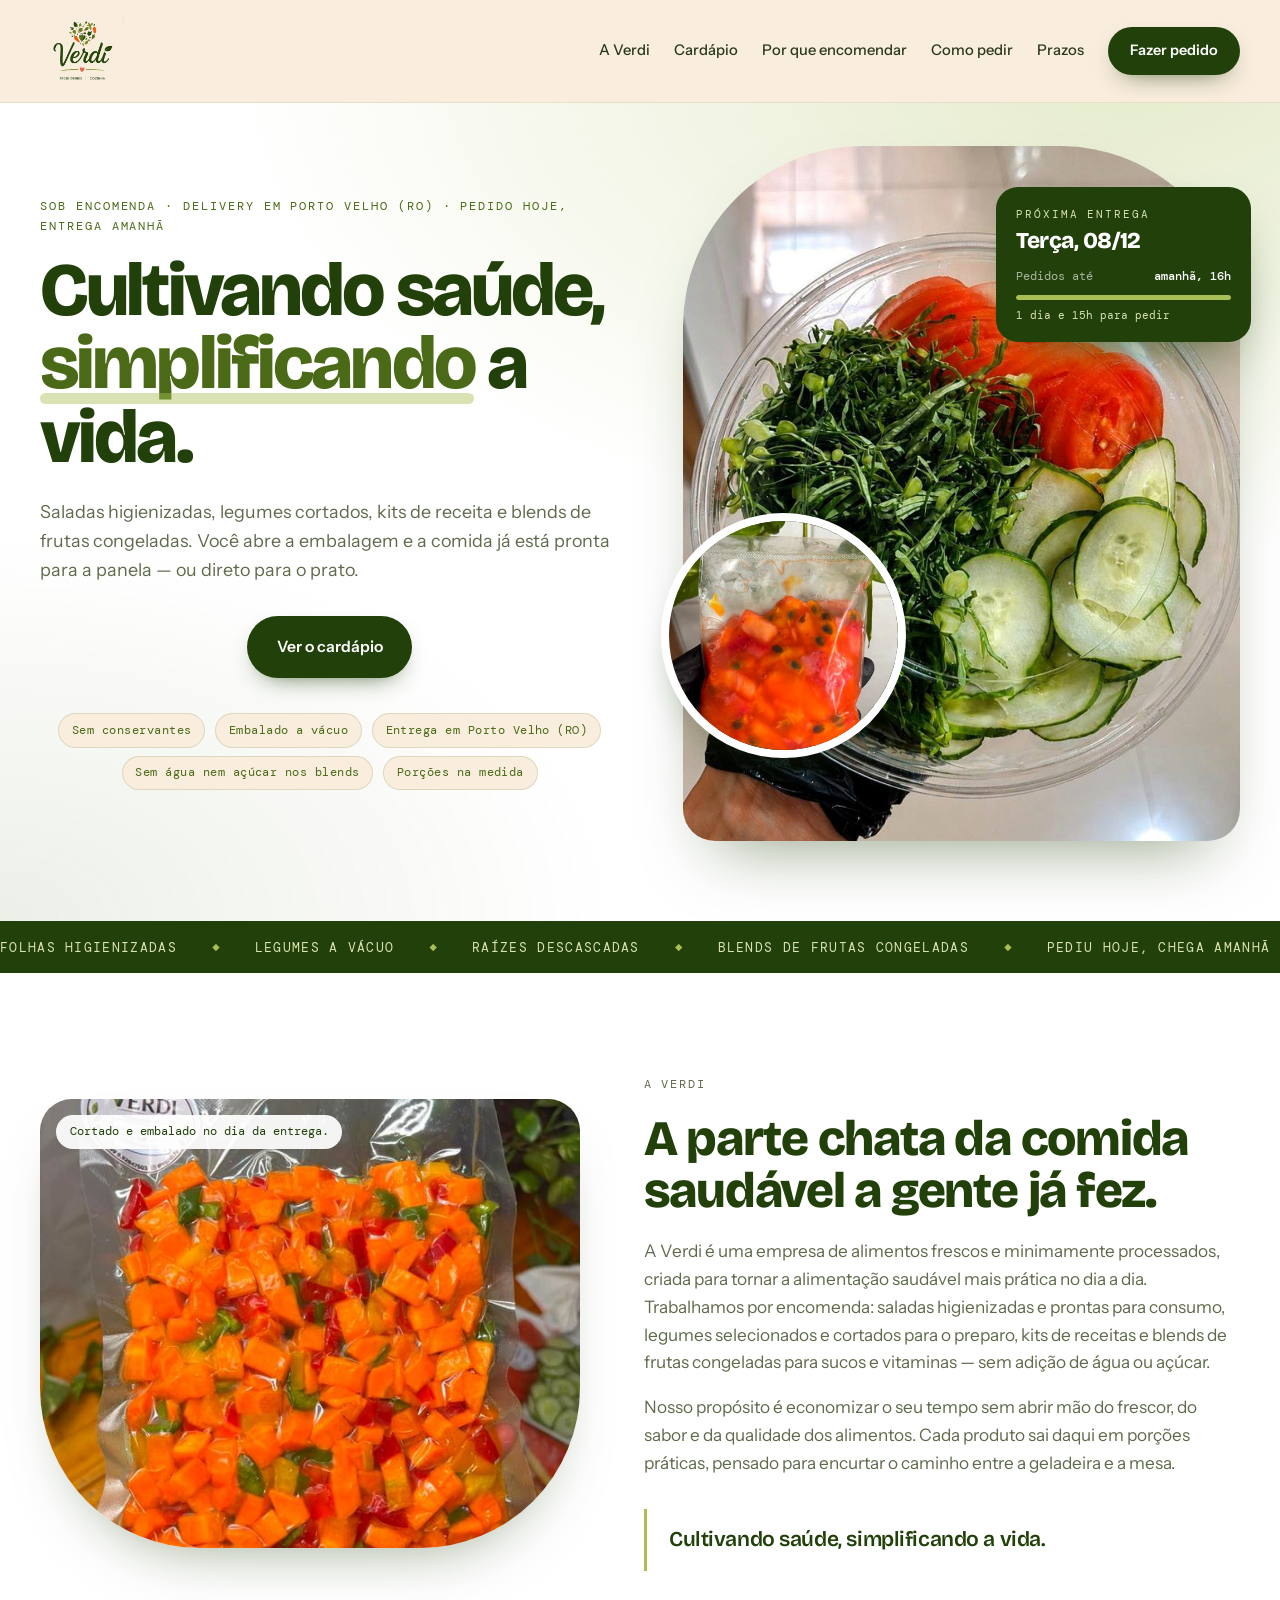
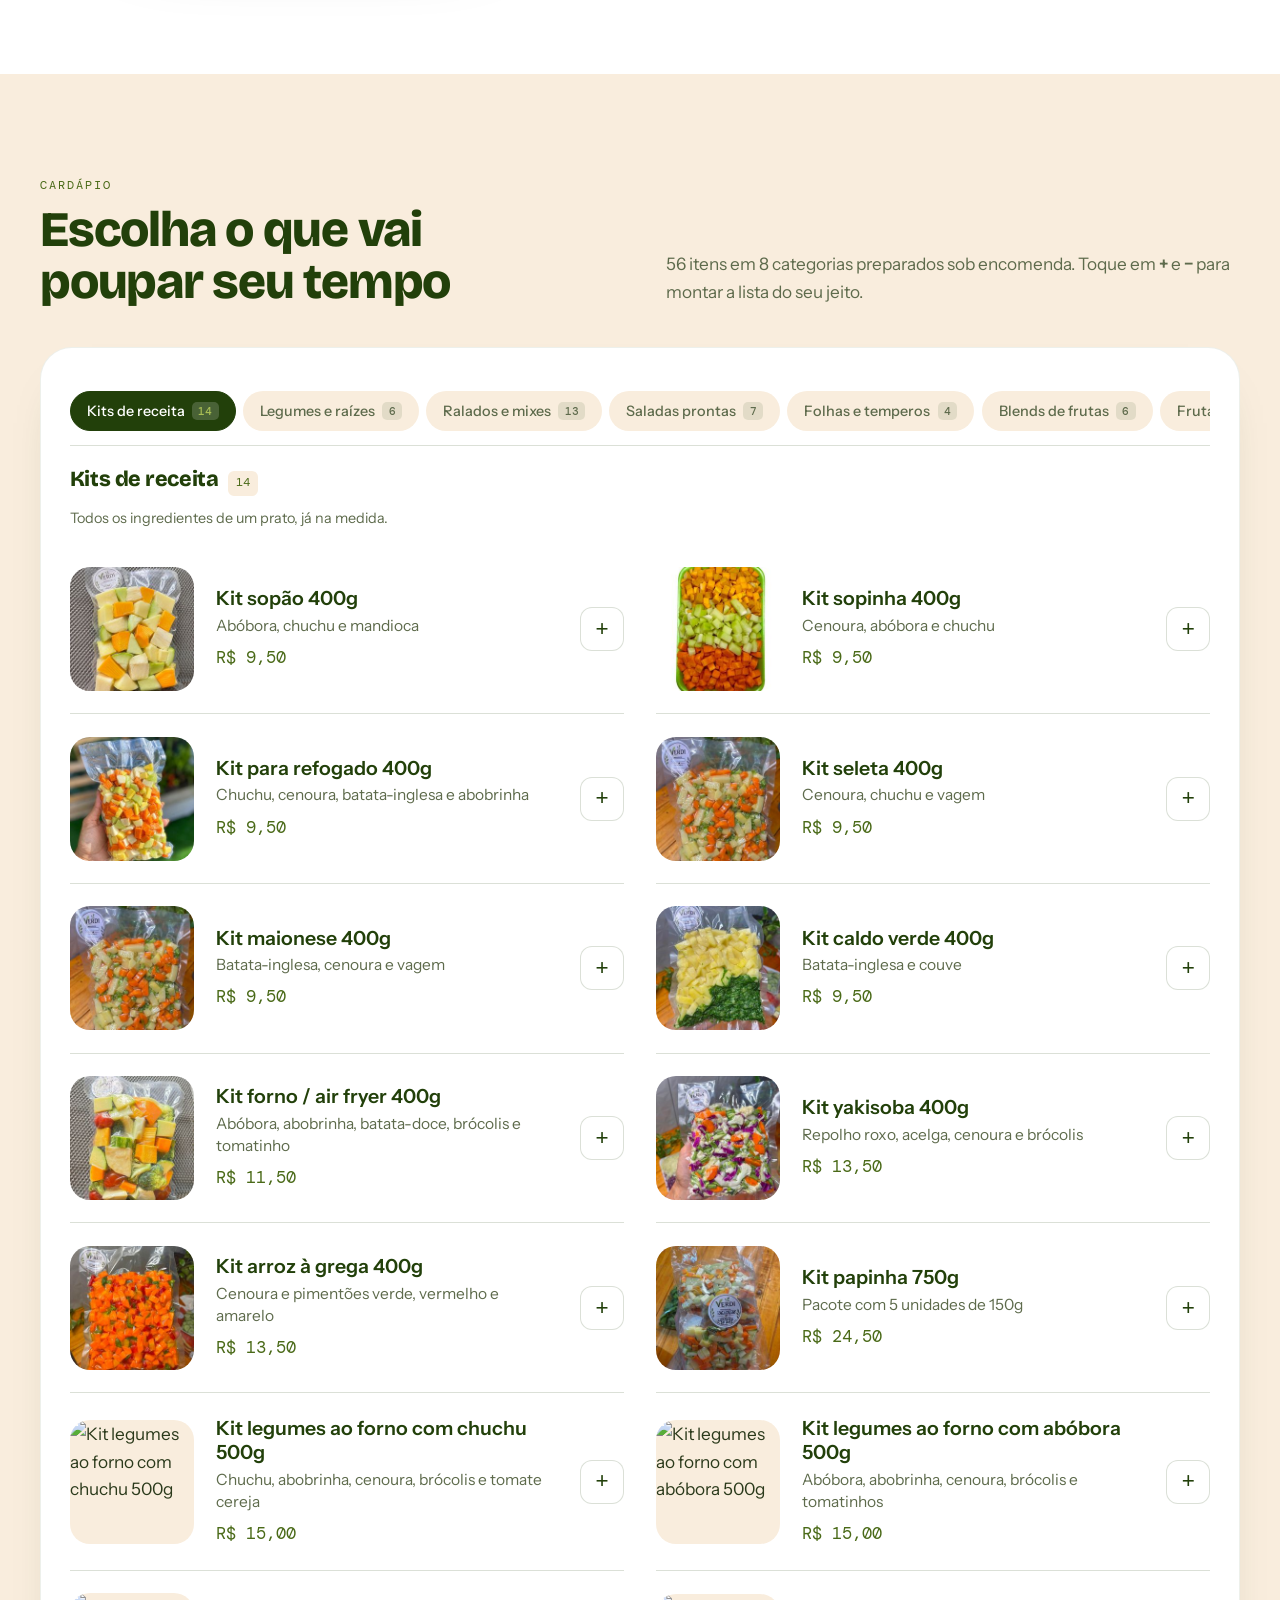
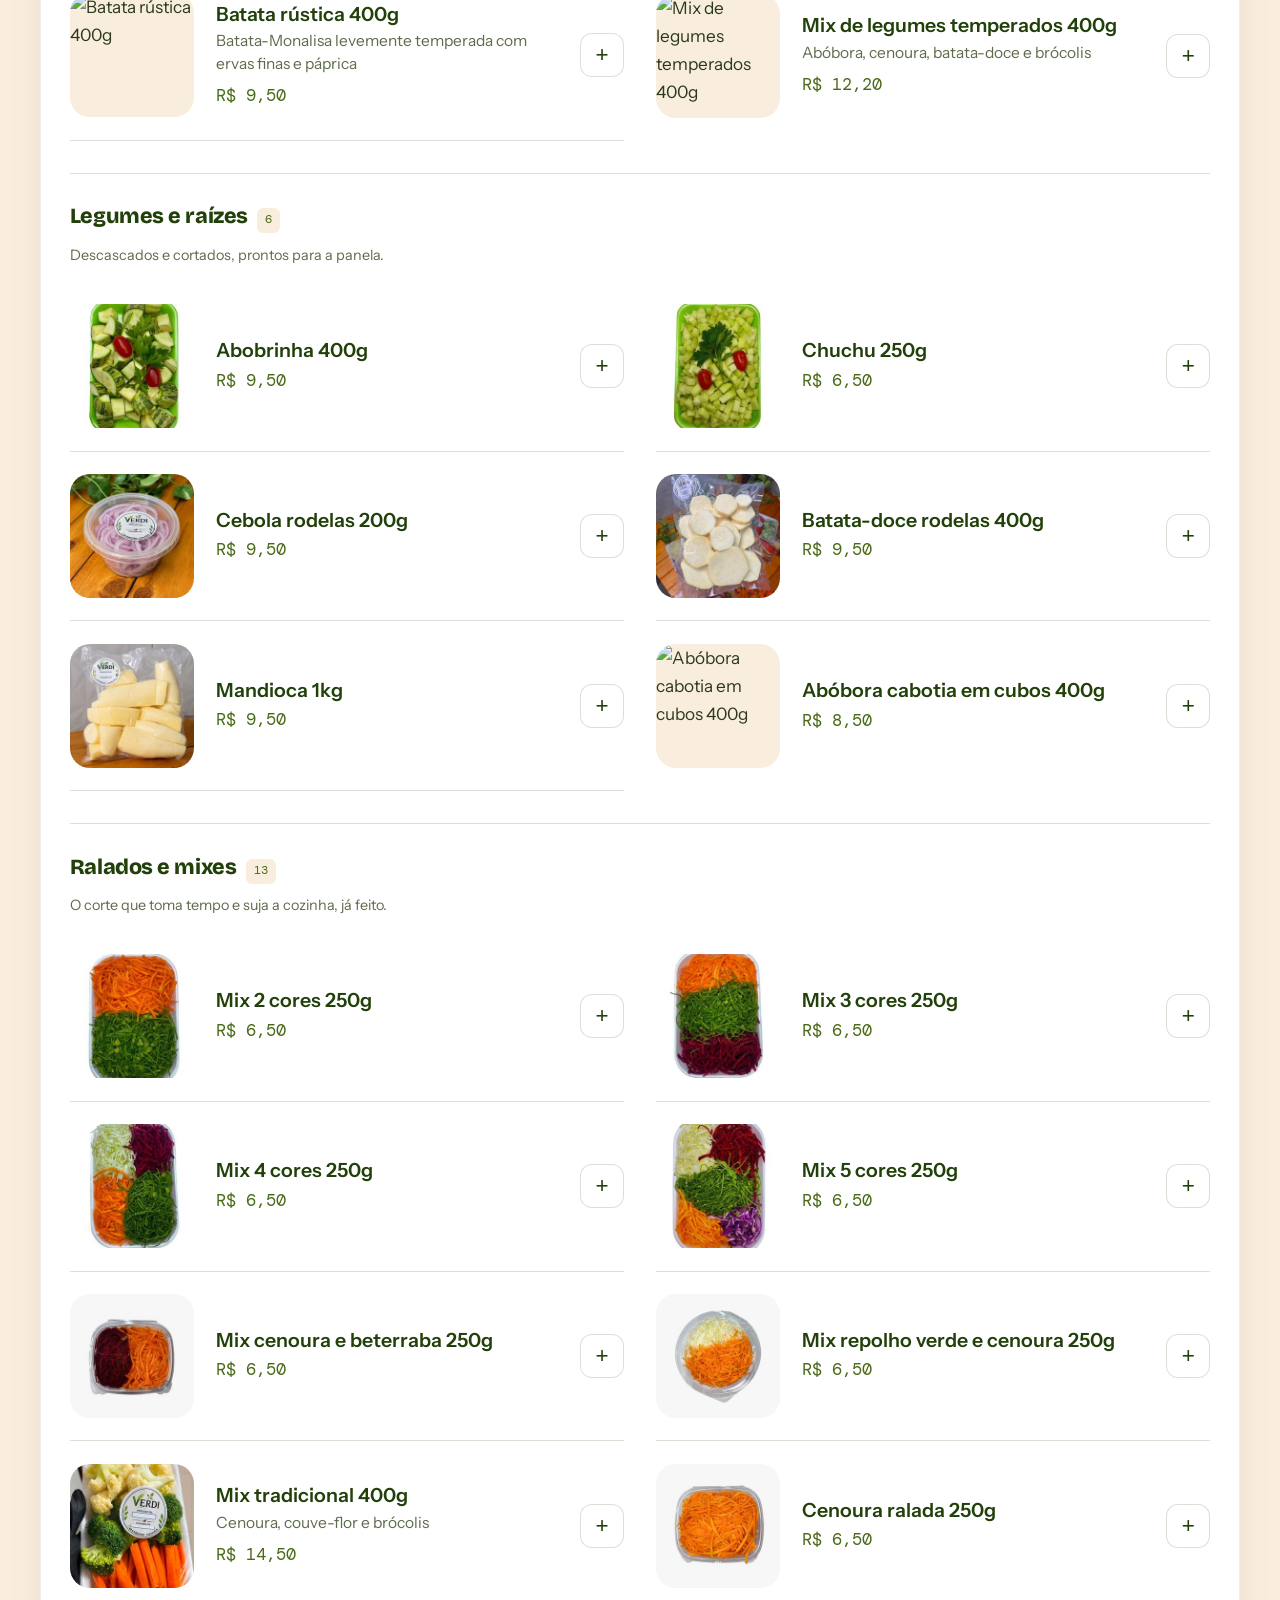
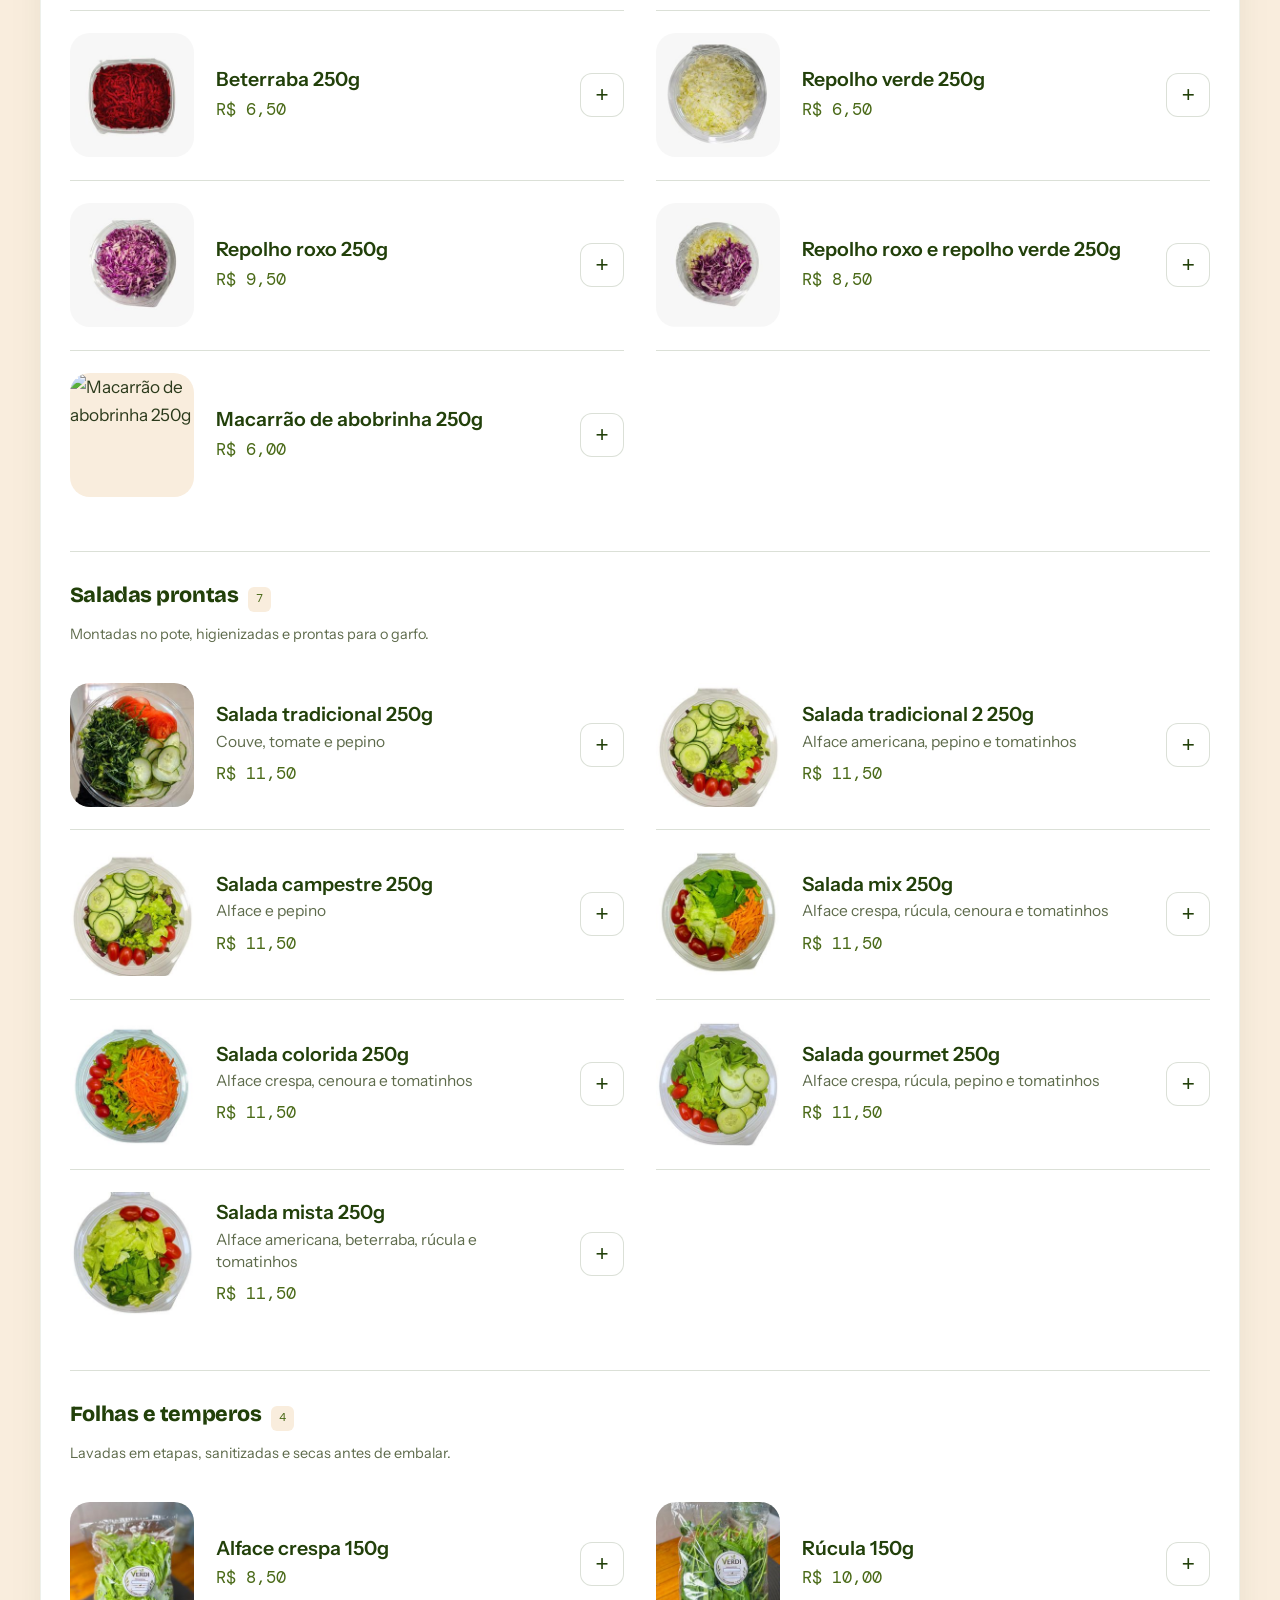
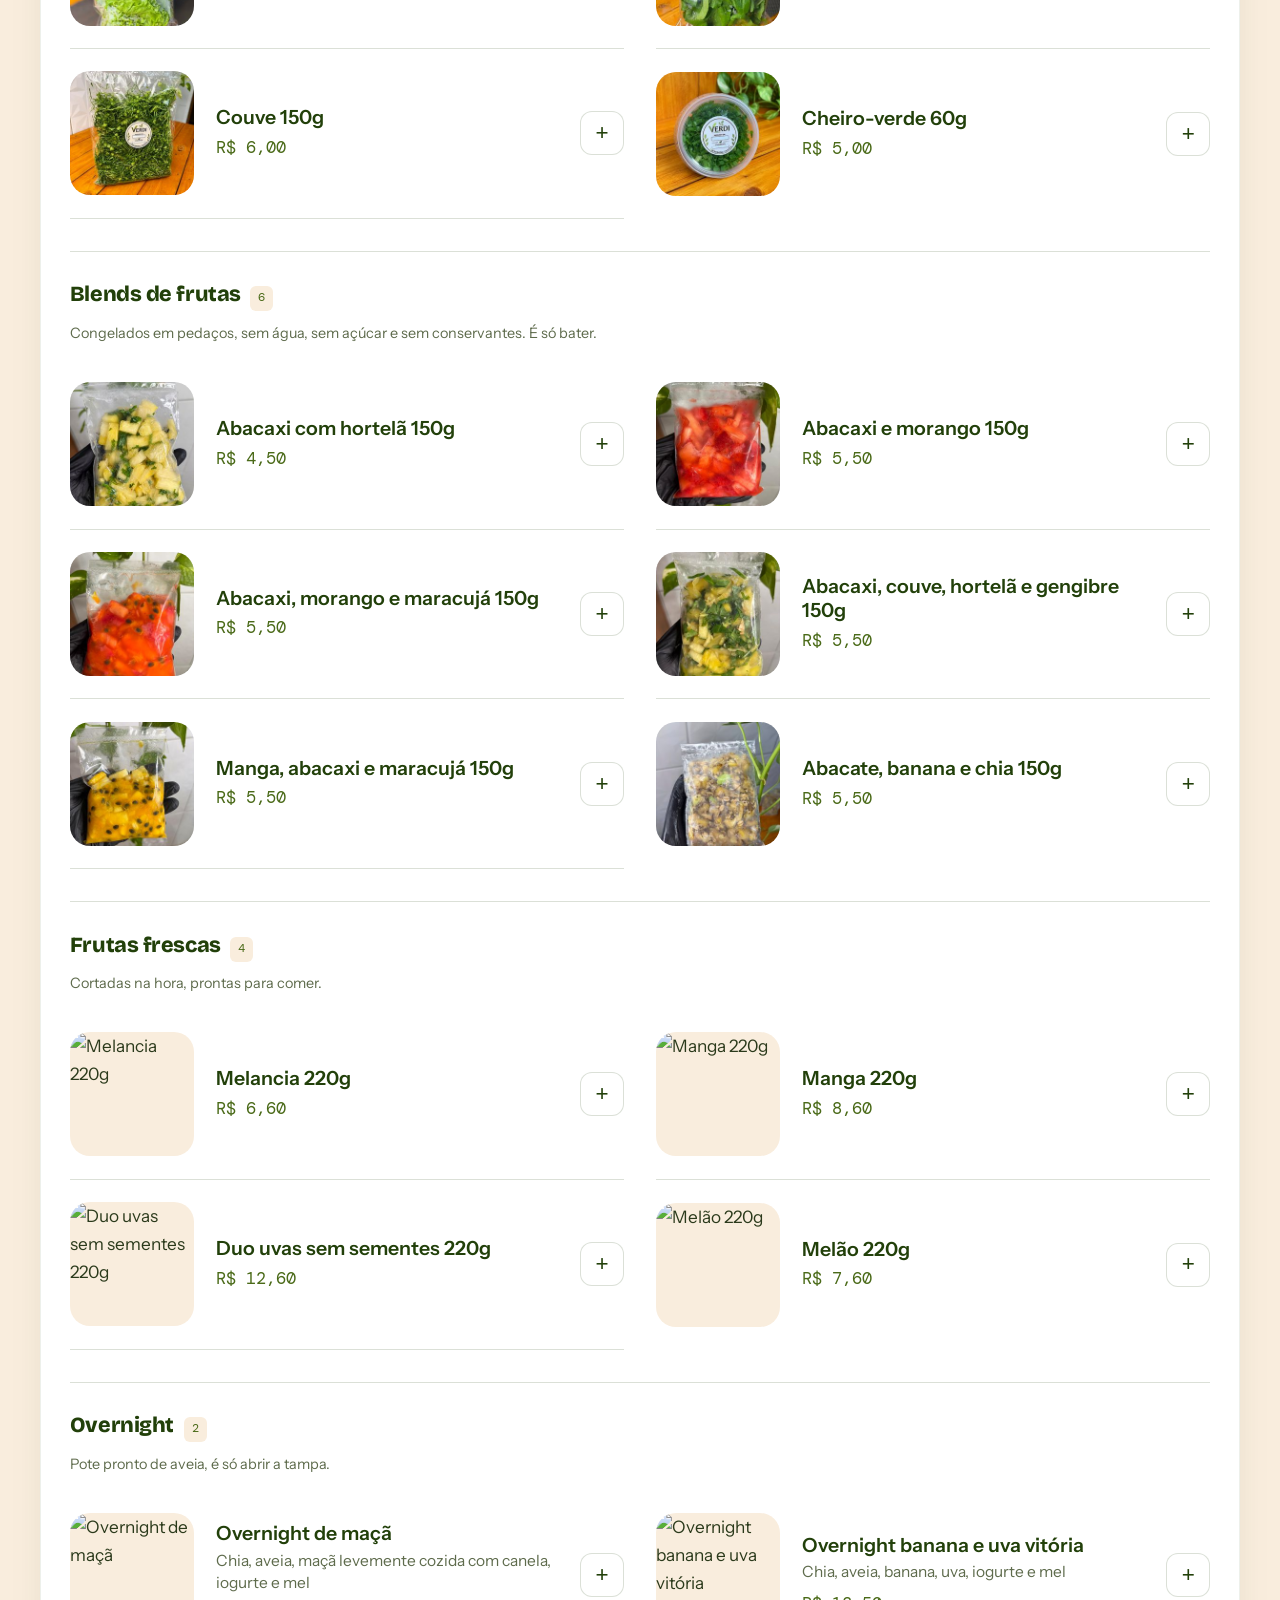
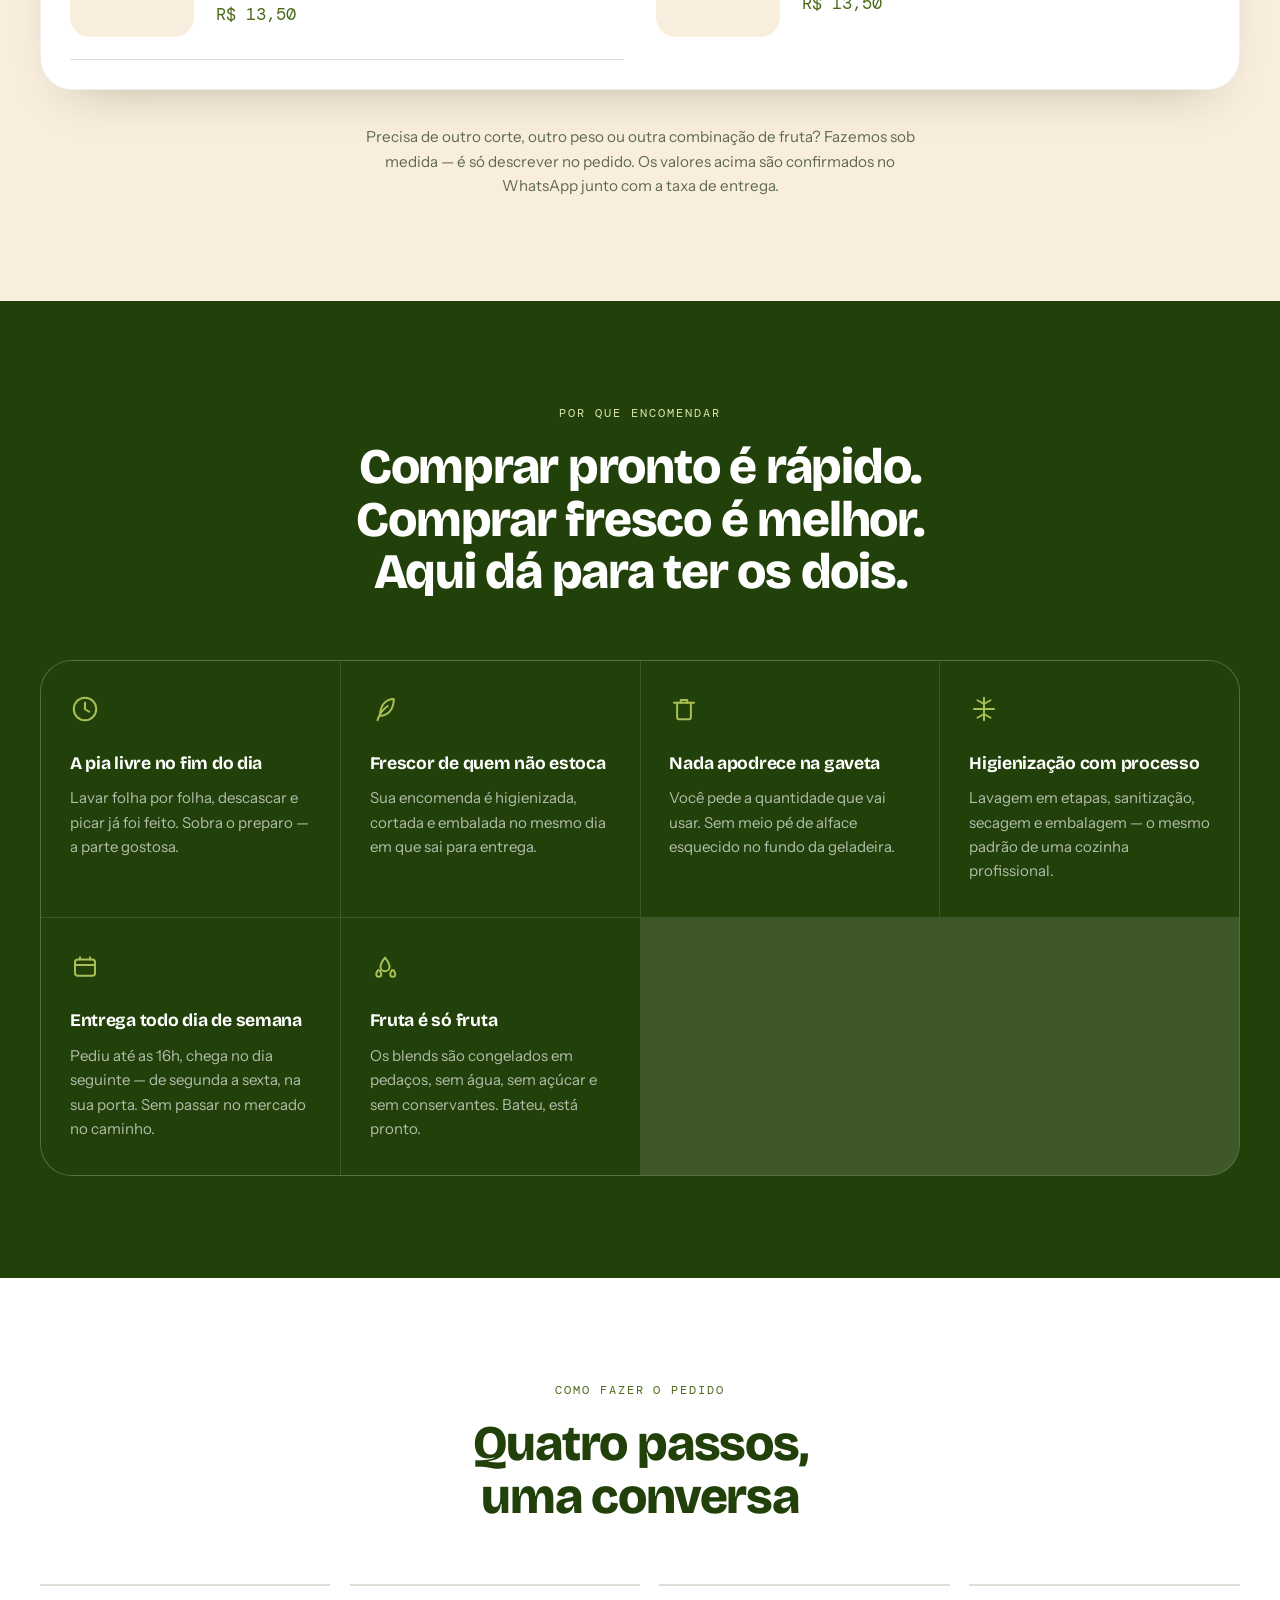
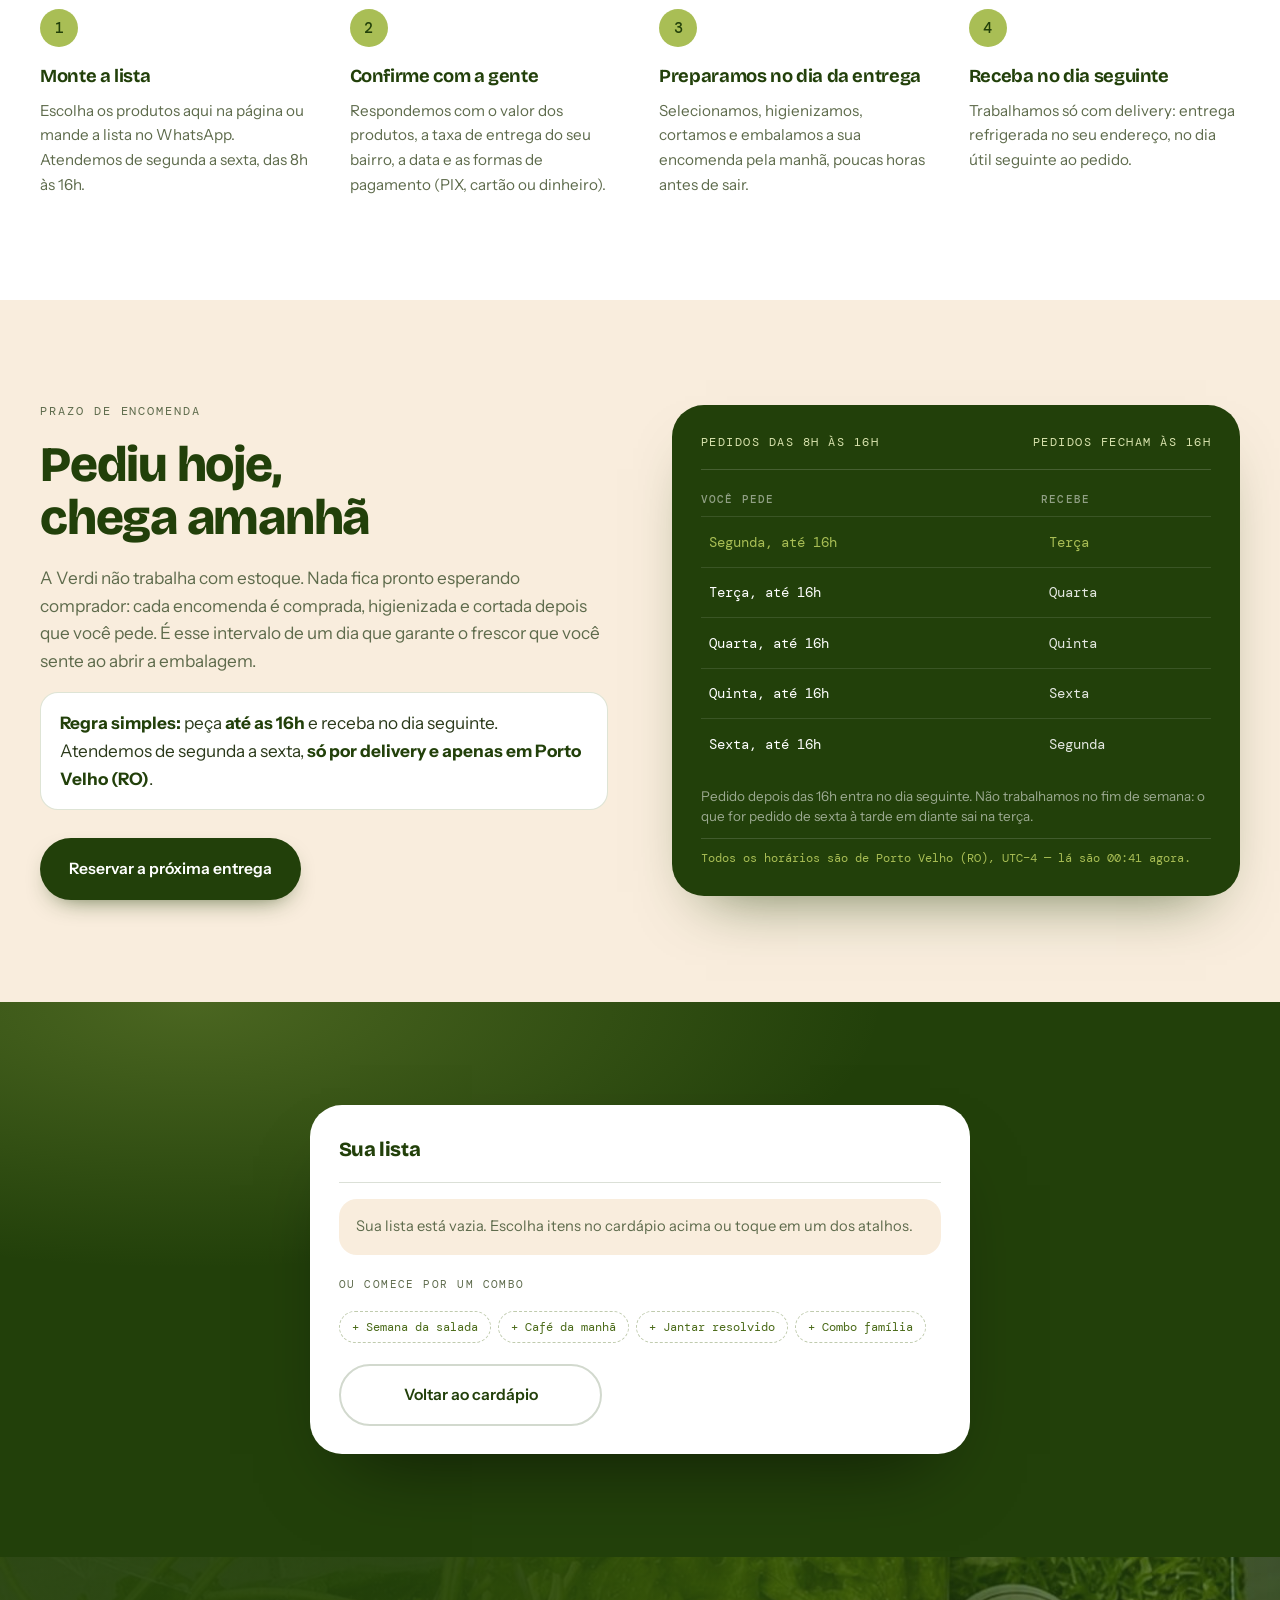
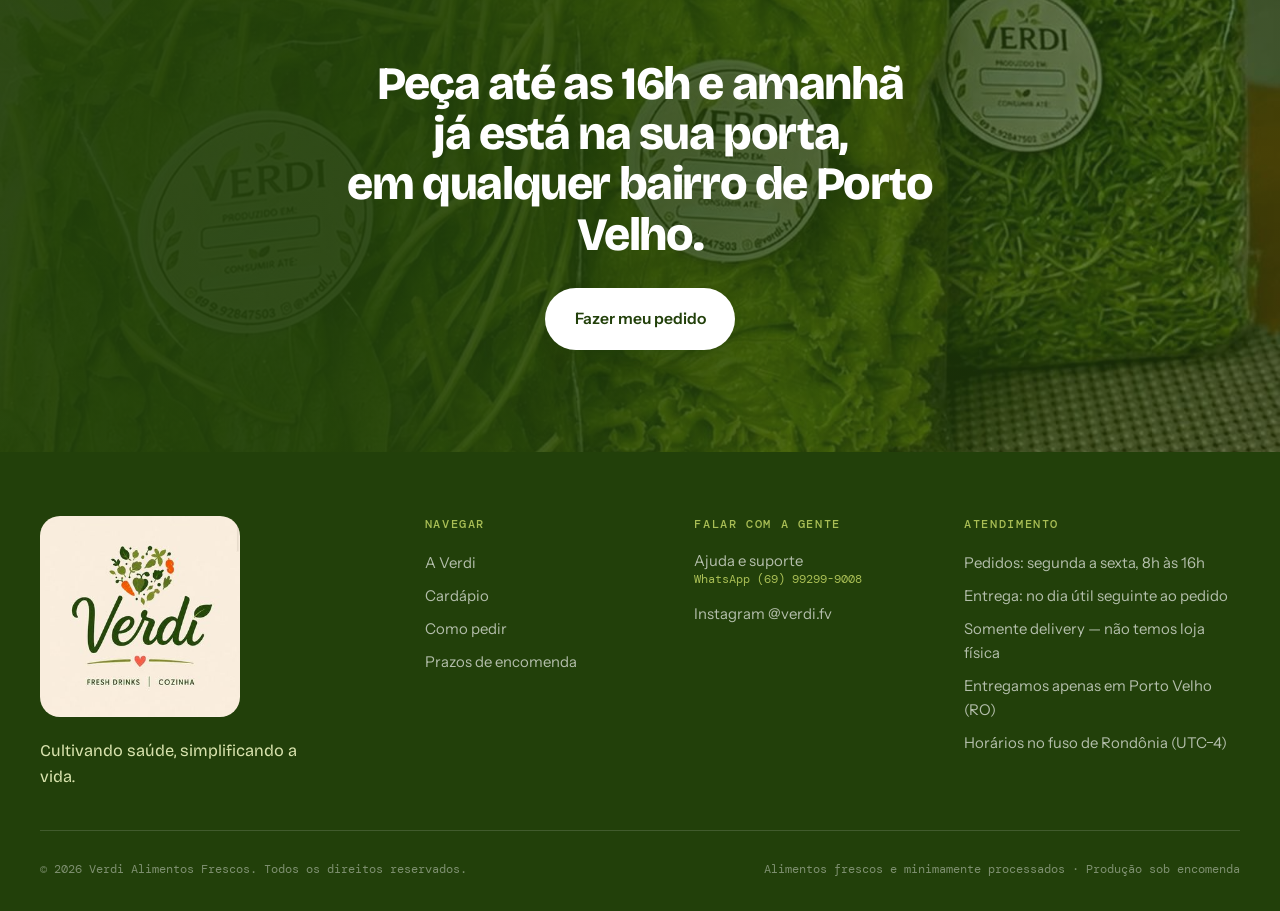
==== commit 71604f9f: "Add files via upload" ====
--- a/index.html
+++ b/index.html
@@ -188,7 +188,7 @@
         <h2 class="titulo">Escolha o que vai poupar seu tempo</h2>
       </div>
       <p class="secao__lead">
-        <span id="cardapio-total">47 itens em 6 categorias</span> preparados sob encomenda.
+        <span id="cardapio-total">56 itens em 8 categorias</span> preparados sob encomenda.
         Toque em <strong>+</strong> e <strong>−</strong> para montar a lista do seu jeito.
       </p>
     </header>
@@ -410,21 +410,27 @@
 
         <div class="campo">
           <label class="campo__rotulo" for="cliente-nome">Seu nome</label>
-          <input class="campo__entrada" type="text" id="cliente-nome" placeholder="Como devemos te chamar?" autocomplete="name">
-        </div>
-
-        <div class="campo">
-          <label class="campo__rotulo" for="cliente-endereco">Endereço de entrega</label>
-          <textarea class="campo__entrada" id="cliente-endereco" rows="2" placeholder="Rua, número, bairro e um ponto de referência — Porto Velho (RO)" autocomplete="street-address"></textarea>
-          <p class="campo__dica">
-            <svg viewBox="0 0 24 24" aria-hidden="true"><path d="M12 21s7-5.6 7-11a7 7 0 1 0-14 0c0 5.4 7 11 7 11Z"/><circle cx="12" cy="10" r="2.6"/></svg>
-            <span>Entregamos <strong>só em Porto Velho (RO)</strong>. A taxa de entrega é <strong>a combinar</strong> — confirmamos o valor no WhatsApp assim que soubermos o seu bairro.</span>
-          </p>
-        </div>
+          <input class="campo__entrada" type="text" id="cliente-nome" placeholder="Como devemos te chamar?" autocomplete="name" required aria-required="true">
+        </div>
+
+        <fieldset class="campo campo--grupo">
+          <legend class="campo__rotulo">Endereço de entrega</legend>
+          <div class="campo__grupo-itens">
+            <div class="campo__item">
+              <input class="campo__entrada" type="text" id="cliente-rua" placeholder="Rua / Avenida" autocomplete="street-address" required aria-required="true">
+            </div>
+            <div class="campo__item">
+              <input class="campo__entrada" type="text" id="cliente-numero" placeholder="Número" required aria-required="true">
+            </div>
+            <div class="campo__item">
+              <input class="campo__entrada" type="text" id="cliente-bairro" placeholder="Bairro" required aria-required="true">
+            </div>
+          </div>
+        </fieldset>
 
         <div class="campo">
           <label class="campo__rotulo" for="cliente-obs">Observações</label>
-          <textarea class="campo__entrada" id="cliente-obs" rows="2" placeholder="Ex.: cenoura em rodelas finas, entregar depois das 18h"></textarea>
+          <textarea class="campo__entrada" id="cliente-obs" rows="1" placeholder="Ex.: cenoura em rodelas finas" style="min-height:44px;"></textarea>
         </div>
       </div>
 
@@ -437,9 +443,8 @@
           <button class="conferencia__editar" type="button" data-ir="1">Editar</button>
         </div>
 
-        <div class="previa">
-          <p class="previa__rotulo">Mensagem que será enviada</p>
-          <pre class="previa__texto" id="previa-texto"></pre>
+        <div class="conferencia__itens-container" id="conferencia-itens-container">
+          <ul class="conferencia__itens" id="conferencia-itens"></ul>
         </div>
 
         <a class="btn btn--zap" id="botao-zap" href="#" target="_blank" rel="noopener">
--- a/css/styles.css
+++ b/css/styles.css
@@ -5,28 +5,52 @@
    ═══════════════════════════════════════════════════ */
 
 :root{
-  /* Cores extraídas da logo oficial da Verdi */
-  --verde-noite:#22400A;   /* verde do wordmark, escurecido para painéis */
-  --verde-mata:#4A6A18;    /* verde primário de textos e links */
-  --verde-broto:#A9BE55;   /* oliva das folhas do coração */
-  --verde-claro:#D9E3AE;
-  --creme:#F9EDDD;         /* fundo da arte original */
-  --branco:#FFFFFF;
-  --coral:#E8695C;         /* coração do lockup — usado só na urgência */
-  --tinta:#2B3A1B;
-  --tinta-suave:#5E6B4C;
-  --linha:rgba(34,64,10,.16);
-
+  /* ═══════════════════════════════════════════════
+     VERDI — Sistema de Design
+     Paleta de cores, tipografia e dimensões
+     ═════════════════════════════════════════════ */
+
+  /* Verdes (Primários — extraídos da logo oficial) */
+  --verde-noite:#22400A;   /* Títulos, painéis escuros */
+  --verde-mata:#4A6A18;    /* Textos e links primários */
+  --verde-broto:#A9BE55;   /* Acentos, hover, foco */
+  --verde-claro:#D9E3AE;   /* Rótulos, textos secundários */
+
+  /* Neutros (Brancos, Cremes, Marrons) */
+  --branco:#FFFFFF;        /* Inputs, cards, fundo */
+  --creme:#F9EDDD;         /* Fundo de seções — arte original */
+  --cream-light:#FFFBF0;   /* Painel de formulário — tema claro */
+  --cream-light-border:#F5EFE0;  /* Borda do painel claro */
+  --cream-medium:#F9F5F0;  /* Botões de data */
+  --cream-button:#F0EFE5;  /* Seletor "Escolher data" */
+  --brown-light:#B5A898;   /* Placeholder, texto suave */
+  --brown-medium:#8B7B6E;  /* Texto médio, labels */
+  --brown-border:#D4C4B0;  /* Borda hover, média ênfase */
+  --brown-border-dark:#E8DDD0;  /* Borda padrão */
+  --brown-light-bg:#F5F0E8;  /* Hover de botões */
+  --brown-light-bg-darker:#EAE5D8;  /* Hover aprofundado */
+  --brown-light-bg-darker-border:#C0AE9E;  /* Borda escura */
+
+  /* Tinta (Textos) */
+  --tinta:#2B3A1B;         /* Texto principal */
+  --tinta-suave:#5E6B4C;   /* Texto secundário */
+  --linha:rgba(34,64,10,.16);  /* Bordas sutis */
+
+  /* Destaque */
+  --coral:#E8695C;         /* Urgência, erro — usar com moderação */
+
+  /* Tipografia */
   --display:"Bricolage Grotesque",system-ui,sans-serif;
   --corpo:"Instrument Sans",system-ui,sans-serif;
   --mono:"DM Mono",ui-monospace,monospace;
 
-  --pad:1.8rem;    /* respiro interno dos cartões, igual em toda a página */
-  --barra:104px;   /* altura do cabeçalho; o resto do layout se apoia nela */
-  --env:1200px;
-  --raio:18px;
-  --raio-g:32px;
-  --transicao:.35s cubic-bezier(.22,.61,.36,1);
+  /* Layout & Dimensões */
+  --pad:1.8rem;            /* Padding interno de cartões */
+  --barra:104px;           /* Altura do cabeçalho */
+  --env:1200px;            /* Largura máxima de conteúdo */
+  --raio:18px;             /* Border radius padrão */
+  --raio-g:32px;           /* Border radius grande */
+  --transicao:.35s cubic-bezier(.22,.61,.36,1);  /* Easing padrão */
 }
 
 *,*::before,*::after{box-sizing:border-box}
@@ -766,8 +790,8 @@
   gap:clamp(1.6rem,4vw,3rem);align-items:start;
 }
 .painel__campos{
-  background:rgba(255,255,255,.05);
-  border:1px solid rgba(255,255,255,.12);
+  background:#FFFBF0;
+  border:1px solid #F5EFE0;
   border-radius:var(--raio-g);
   padding:var(--pad);
 }
@@ -844,8 +868,8 @@
   border-bottom:1px solid var(--linha);
 }
 .conferencia__rotulo{
-  font-family:var(--mono);font-size:.7rem;letter-spacing:.13em;
-  text-transform:uppercase;color:var(--tinta-suave);margin:0 0 .2rem;
+  font-family:var(--mono);font-size:.78rem;letter-spacing:.13em;
+  text-transform:uppercase;color:var(--verde-mata);font-weight:500;margin:0 0 .3rem;
 }
 .conferencia__valor{
   font-family:var(--display);font-weight:700;font-size:1.15rem;
@@ -861,6 +885,28 @@
 }
 .conferencia__editar:hover{background:var(--branco);border-color:var(--verde-broto)}
 
+.conferencia__itens-container{
+  padding:.8rem 0;
+  border-bottom:1px solid var(--linha);
+  margin-bottom:1rem;
+}
+.conferencia__itens{
+  list-style:none;margin:0;padding:0;
+}
+.conferencia__itens li{
+  display:flex;justify-content:space-between;align-items:flex-start;
+  font-size:.9rem;line-height:1.4;
+  padding:.4rem 0;
+  color:var(--tinta);
+}
+.conferencia__itens li strong{
+  color:var(--verde-noite);font-weight:600;
+}
+.conferencia__itens-qtd{
+  font-size:.85rem;color:var(--tinta-suave);
+  margin-right:.5rem;flex:none;
+}
+
 .pisca{animation:pisca-aviso .9s ease}
 @keyframes pisca-aviso{
   0%,100%{background:var(--creme)}
@@ -870,32 +916,36 @@
 .campo{margin-bottom:1.2rem}
 .campo__rotulo{
   display:block;
-  font-family:var(--mono);font-size:.72rem;letter-spacing:.13em;
-  text-transform:uppercase;color:var(--verde-claro);
-  margin:0 0 .5rem;
-}
-/* Os campos são poços escuros sobre o painel: afundam em vez de flutuar,
-   e é isso que faz o olho encontrar onde escrever sem procurar. */
+  font-family:var(--mono);font-size:.85rem;letter-spacing:.13em;
+  text-transform:uppercase;color:var(--verde-noite);font-weight:600;
+  margin:0 0 .7rem;
+}
+/* Os campos têm fundo claro sobre o painel claro, com borda sutil para definição */
 .campo__entrada{
   width:100%;
-  background:rgba(9,22,2,.38);
-  border:1px solid rgba(255,255,255,.26);
+  background:#FFFFFF;
+  border:1px solid #E8DDD0;
   border-radius:14px;
   padding:.9rem 1.05rem;
-  color:var(--branco);
+  color:var(--tinta);
   font-family:var(--corpo);font-size:.98rem;
-  resize:vertical;
-  box-shadow:inset 0 1px 2px rgba(0,0,0,.28);
+  resize:none;
+  box-shadow:inset 0 1px 2px rgba(0,0,0,.06);
   transition:border-color var(--transicao),background var(--transicao),
              box-shadow var(--transicao);
 }
-.campo__entrada::placeholder{color:rgba(255,255,255,.52)}
-.campo__entrada:hover{border-color:rgba(255,255,255,.4)}
+/* Textarea: altura reduzida sem barra de rolagem */
+.campo__entrada[rows]{
+  min-height:auto;
+  height:auto;
+}
+.campo__entrada::placeholder{color:#B5A898}
+.campo__entrada:hover{border-color:#D4C4B0}
 .campo__entrada:focus{
-  border-color:var(--verde-broto);
-  background:rgba(9,22,2,.5);
-  box-shadow:inset 0 1px 2px rgba(0,0,0,.28),
-             0 0 0 3px rgba(169,190,85,.28);
+  border-color:var(--verde-mata);
+  background:#FFFFFF;
+  box-shadow:inset 0 1px 2px rgba(0,0,0,.06),
+             0 0 0 3px rgba(169,190,85,.15);
   outline:none;
 }
 
@@ -913,6 +963,20 @@
 }
 .campo__dica strong{color:var(--verde-broto);font-weight:600}
 
+/* Campos agrupados (ex: endereço com rua, número, bairro) */
+.campo--grupo{border:none;padding:0;margin-bottom:1.2rem}
+.campo__grupo-itens{
+  display:grid;grid-template-columns:2fr 1fr 1fr;
+  gap:.5rem;
+}
+.campo__item{flex:1}
+.campo__item .campo__entrada{margin:0}
+
+@media (max-width:620px){
+  .campo__grupo-itens{grid-template-columns:1fr 1fr;gap:.5rem}
+  .campo__item:nth-child(3){grid-column:1/-1}
+}
+
 .entrega-opcoes{margin:1.8rem 0 1.4rem}
 .entrega-opcoes__lista{
   display:grid;
@@ -923,25 +987,50 @@
   display:flex;flex-direction:column;justify-content:center;gap:.15rem;
   min-height:64px;
   padding:.7rem .85rem;
-  border:1px solid rgba(255,255,255,.26);
+  border:1px solid #E8DDD0;
   border-radius:14px;
-  background:rgba(9,22,2,.3);
+  background:#F9F5F0;
   cursor:pointer;
   transition:border-color var(--transicao),background var(--transicao);
 }
-.entrega-op:hover{border-color:var(--verde-broto);background:rgba(9,22,2,.42)}
+.entrega-op:hover{border-color:#D4C4B0;background:#F5F0E8}
 .entrega-op input{position:absolute;opacity:0;pointer-events:none}
 .entrega-op strong{
   font-family:var(--corpo);font-size:.95rem;font-weight:600;
-  color:var(--branco);
-}
-.entrega-op span{font-family:var(--mono);font-size:.68rem;line-height:1.3;color:rgba(255,255,255,.66)}
+  color:var(--verde-noite);
+}
+.entrega-op span{font-family:var(--mono);font-size:.68rem;line-height:1.3;color:#8B7B6E}
 .entrega-op.marcada{
   background:var(--verde-broto);
   border-color:var(--verde-broto);
 }
 .entrega-op.marcada strong{color:var(--verde-noite)}
-.entrega-op.marcada span{color:rgba(34,64,10,.72)}
+.entrega-op.marcada span{color:rgba(34,64,10,.85)}
+
+/* Seletor expandido de datas */
+.entrega-op--escolher{
+  background:#F0EFE5;
+  border-color:#D4C4B0;
+}
+.entrega-op--escolher:hover{
+  background:#EAE5D8;
+  border-color:#C0AE9E;
+}
+
+.entrega-expandida{
+  grid-column:1/-1;
+  display:grid;grid-template-columns:repeat(auto-fit,minmax(158px,1fr));
+  gap:.55rem;
+  padding:.8rem 0 0;
+  margin:.8rem 0 0;
+  border-top:1px solid #E8DDD0;
+}
+.entrega-op--expandida{
+  opacity:.85;
+  font-size:.9rem;
+}
+.entrega-op--expandida strong{font-size:.92rem}
+.entrega-op--expandida span{font-size:.65rem}
 
 .carrinho{
   background:var(--branco);
@@ -1040,8 +1129,8 @@
 
 .previa{margin:1.2rem 0 1.1rem}
 .previa__rotulo{
-  font-family:var(--mono);font-size:.7rem;letter-spacing:.13em;
-  text-transform:uppercase;color:var(--tinta-suave);margin:0 0 .5rem;
+  font-family:var(--mono);font-size:.78rem;letter-spacing:.13em;
+  text-transform:uppercase;color:var(--verde-mata);font-weight:500;margin:0 0 .6rem;
 }
 .previa__texto{
   font-family:var(--mono);font-size:.78rem;line-height:1.62;
@@ -1176,8 +1265,27 @@
   font-family:var(--mono);font-size:.7rem;color:var(--verde-claro);
   overflow:hidden;text-overflow:ellipsis;white-space:nowrap;
 }
+/* Atalho discreto para rever a lista: existe para quem quer conferir ou tirar
+   um item, sem competir com a ação principal ao lado. */
+.barra-pedido__editar{
+  margin-left:auto;flex:none;
+  background:transparent;
+  border:1px solid rgba(255,255,255,.28);
+  color:rgba(255,255,255,.82);
+  font-family:var(--corpo);font-size:.85rem;font-weight:500;
+  padding:.55rem .95rem;border-radius:999px;
+  min-height:40px;cursor:pointer;
+  transition:background var(--transicao),border-color var(--transicao),
+             color var(--transicao);
+}
+.barra-pedido__editar:hover{
+  background:rgba(255,255,255,.1);
+  border-color:rgba(255,255,255,.5);
+  color:var(--branco);
+}
+
 .barra-pedido__btn{
-  margin-left:auto;flex:none;
+  flex:none;
   background:var(--verde-broto);color:var(--verde-noite);
   font-weight:600;font-size:.92rem;text-decoration:none;
   padding:.8rem 1.3rem;border-radius:999px;
@@ -1256,7 +1364,7 @@
     box-shadow:0 30px 60px -34px rgba(0,0,0,.65);
   }
   .painel--duplo .painel__campos{
-    background:rgba(255,255,255,.06);
+    background:#FFFBF0;
     border:0;
     border-radius:0;
   }
@@ -1344,6 +1452,7 @@
   .entrega-op{min-height:70px;padding:.65rem .7rem}
   .entrega-op strong{font-size:.88rem}
   .entrega-op span{font-size:.64rem}
+  .entrega-expandida{grid-template-columns:repeat(2,1fr);gap:.5rem}
   .trilha{gap:.45rem}
   .trilha__passo{flex:1 1 100%}
   .painel__acoes .btn{flex:1 1 100%}
@@ -1369,6 +1478,12 @@
     transform:translateY(110%);
   }
   .barra-pedido.visivel{transform:none}
+  /* Espaço curto: tudo encolhe um pouco para o valor do pedido caber inteiro,
+     em vez de virar "2 itens · …" — é a informação que a pessoa confere. */
+  .barra-pedido{gap:.5rem;padding-inline:.75rem}
+  .barra-pedido__info strong{font-size:.9rem}
+  .barra-pedido__editar{padding:.5rem .6rem;font-size:.8rem;min-height:38px}
+  .barra-pedido__btn{padding:.75rem .9rem}
   .flutuante{right:.9rem;bottom:calc(.9rem + env(safe-area-inset-bottom));gap:.5rem}
   .atalho-cardapio{padding:.75rem 1.05rem;font-size:.88rem}
   body.com-barra .flutuante{bottom:calc(5.4rem + env(safe-area-inset-bottom))}
@@ -1383,10 +1498,23 @@
   .hero__titulo{font-size:2.1rem}
   .item__foto{width:84px;height:84px}
   .grupo__nome{font-size:1.2rem}
-  .barra-pedido__btn{padding:.75rem .95rem;font-size:.82rem}
+  .barra-pedido__btn{padding:.75rem .65rem;font-size:.82rem}
+  .barra-pedido__btn span{display:none}
+  .barra-pedido__btn svg{width:20px;height:20px}
+  .barra-pedido__editar{padding:.5rem .5rem;font-size:.78rem}
+  .barra-pedido{gap:.4rem;padding-inline:.6rem}
   .atalho-cardapio__texto{display:none}
   .atalho-cardapio{padding:.85rem}
   .hero__selos{gap:.35rem}
+}
+
+/* ── Telas muito estreitas (abaixo de 350px) ────── */
+@media (max-width:350px){
+  /* Não cabem os dois: o valor do pedido é o que a pessoa confere antes de
+     fechar, então ele fica e o atalho sai. A lista continua alcançável pelo
+     "Editar" do quadro de conferência e pelo atalho do cardápio. */
+  .barra-pedido__editar{display:none}
+  .barra-pedido__btn{margin-left:auto}
 }
 
 /* ── Telas baixas e deitadas ────────────────────── */
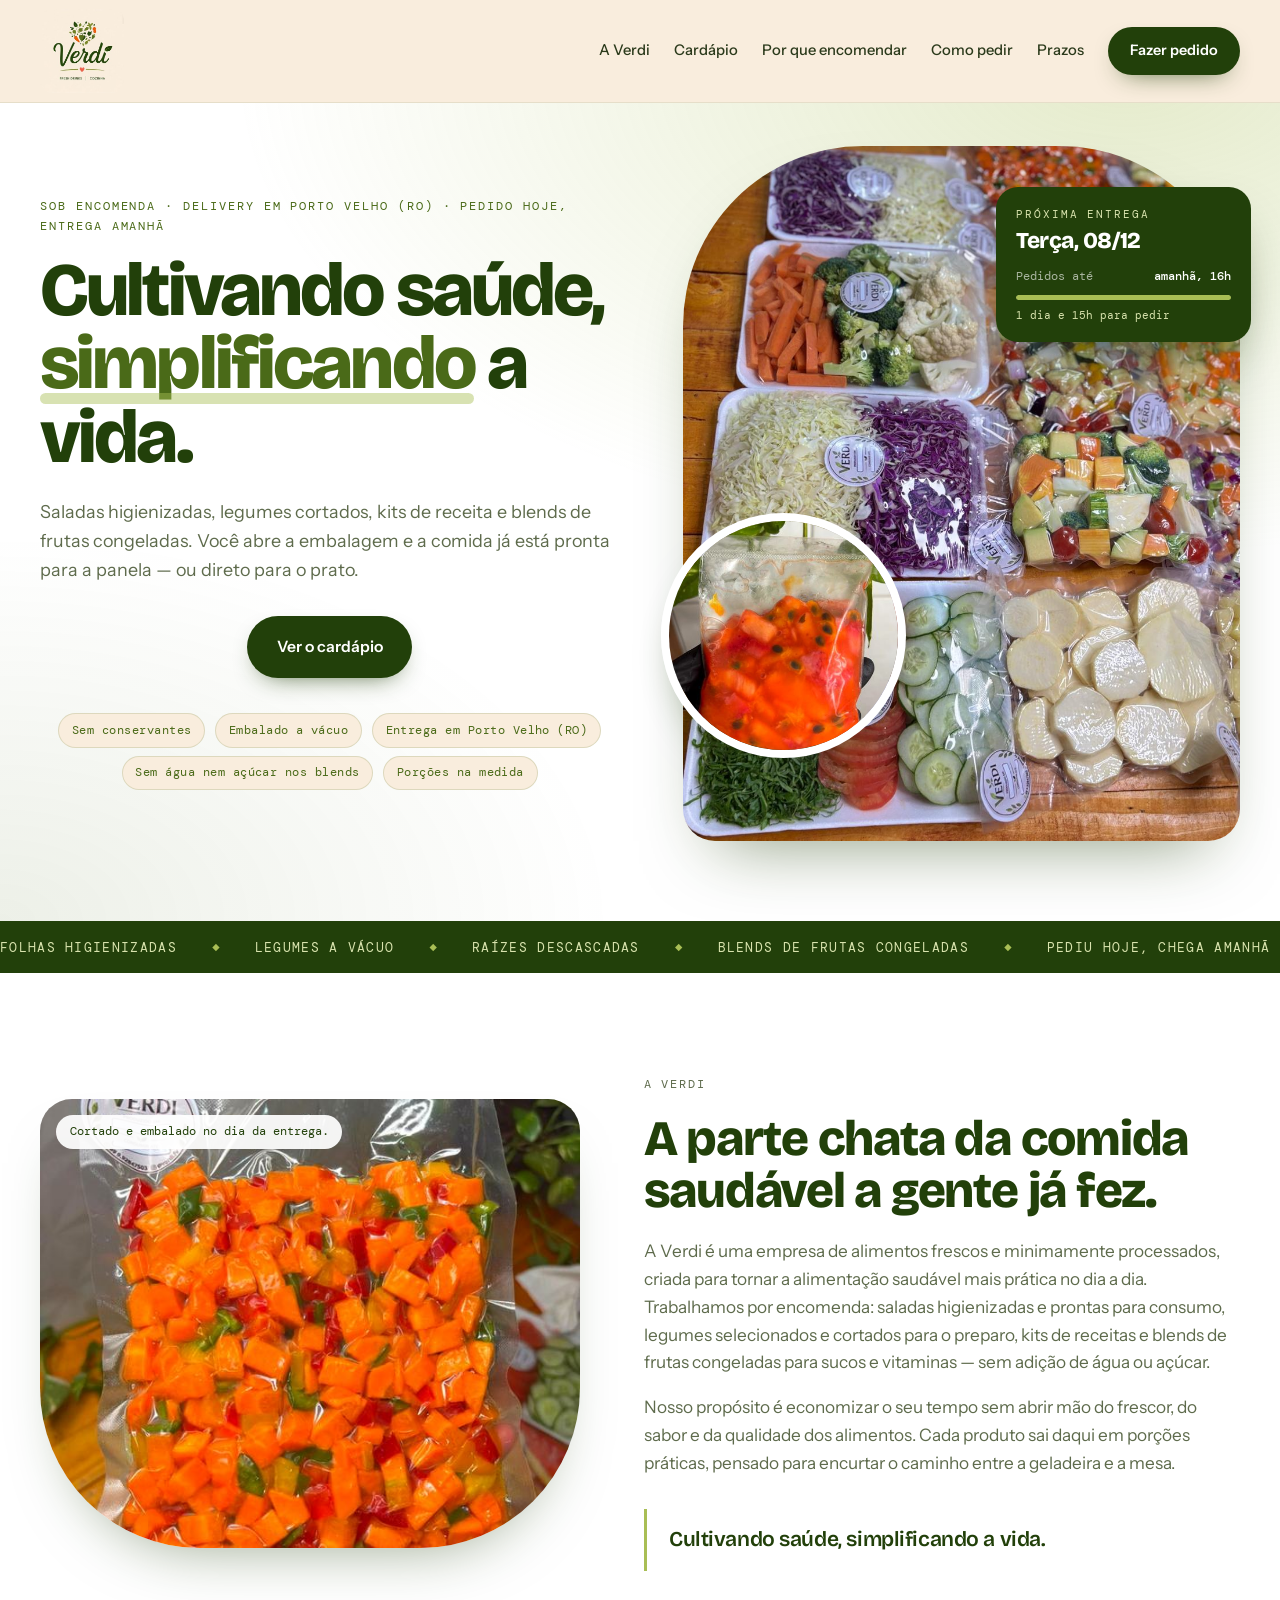
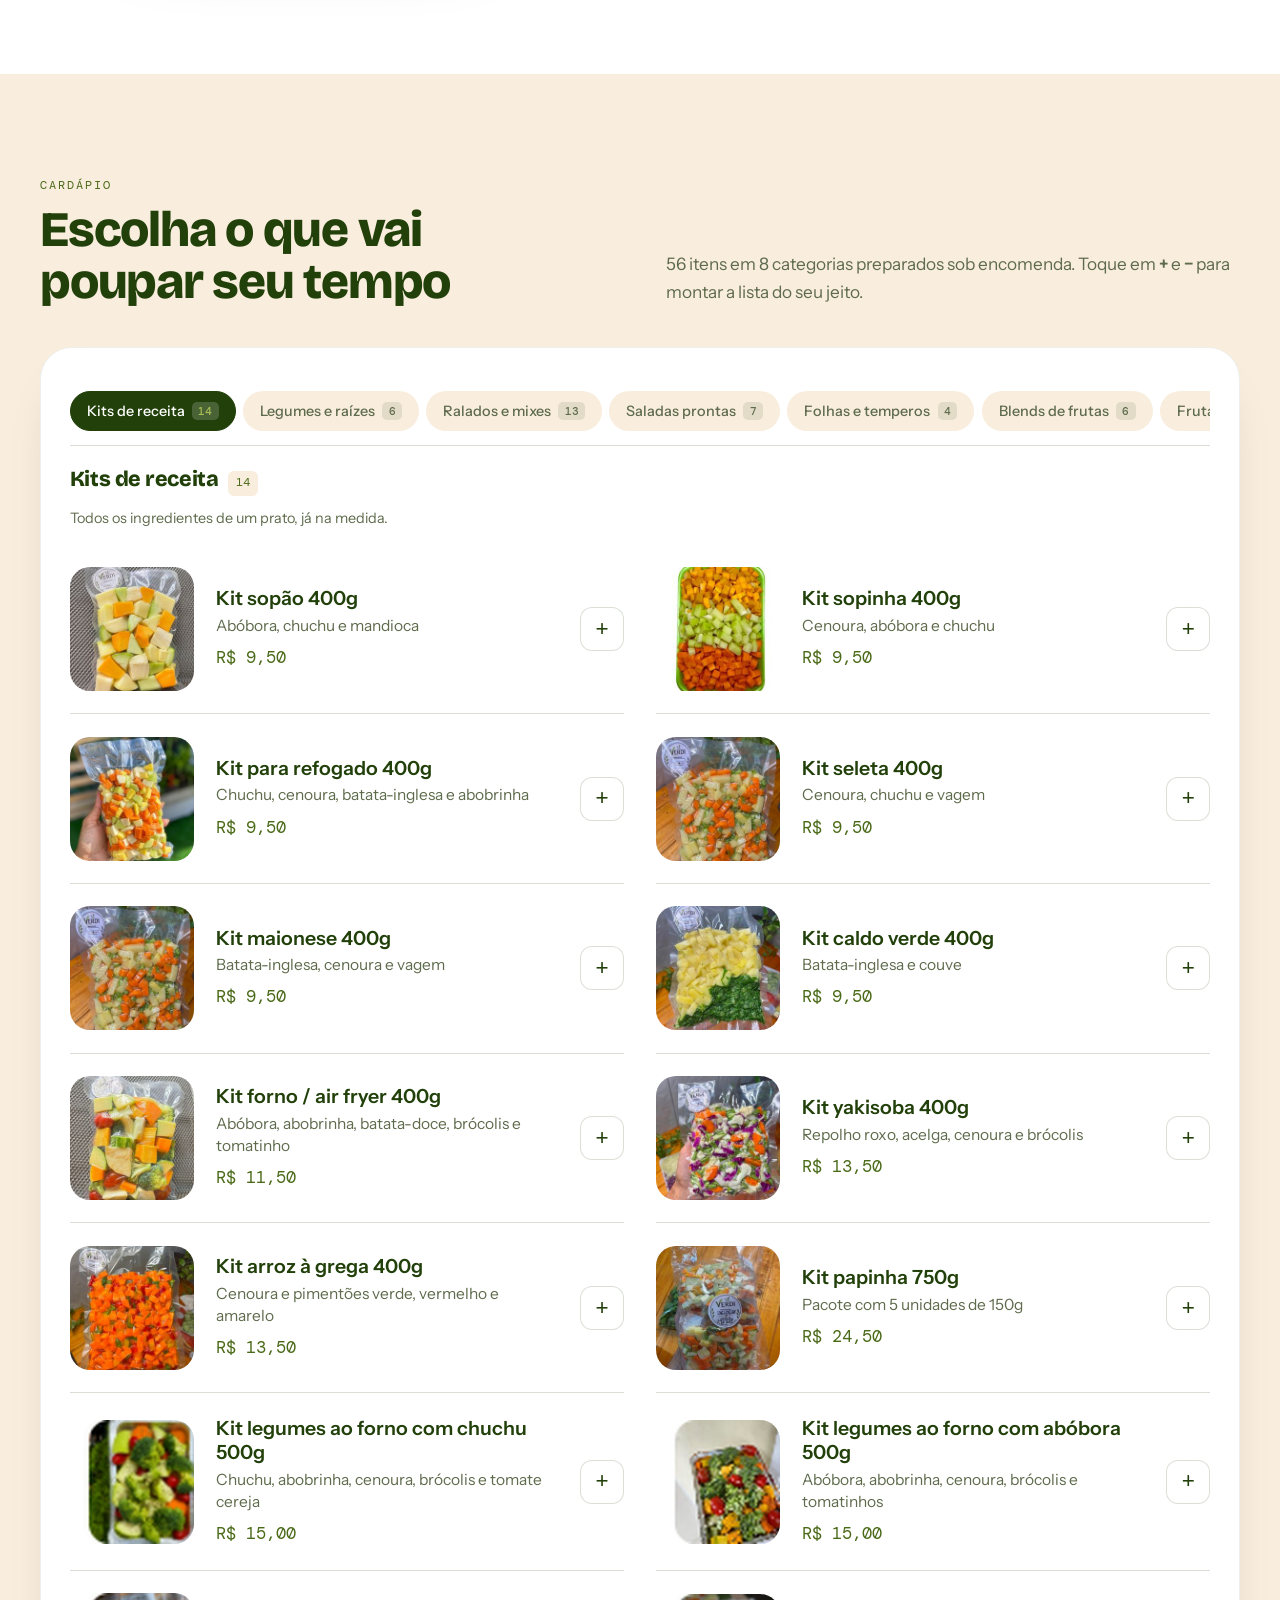
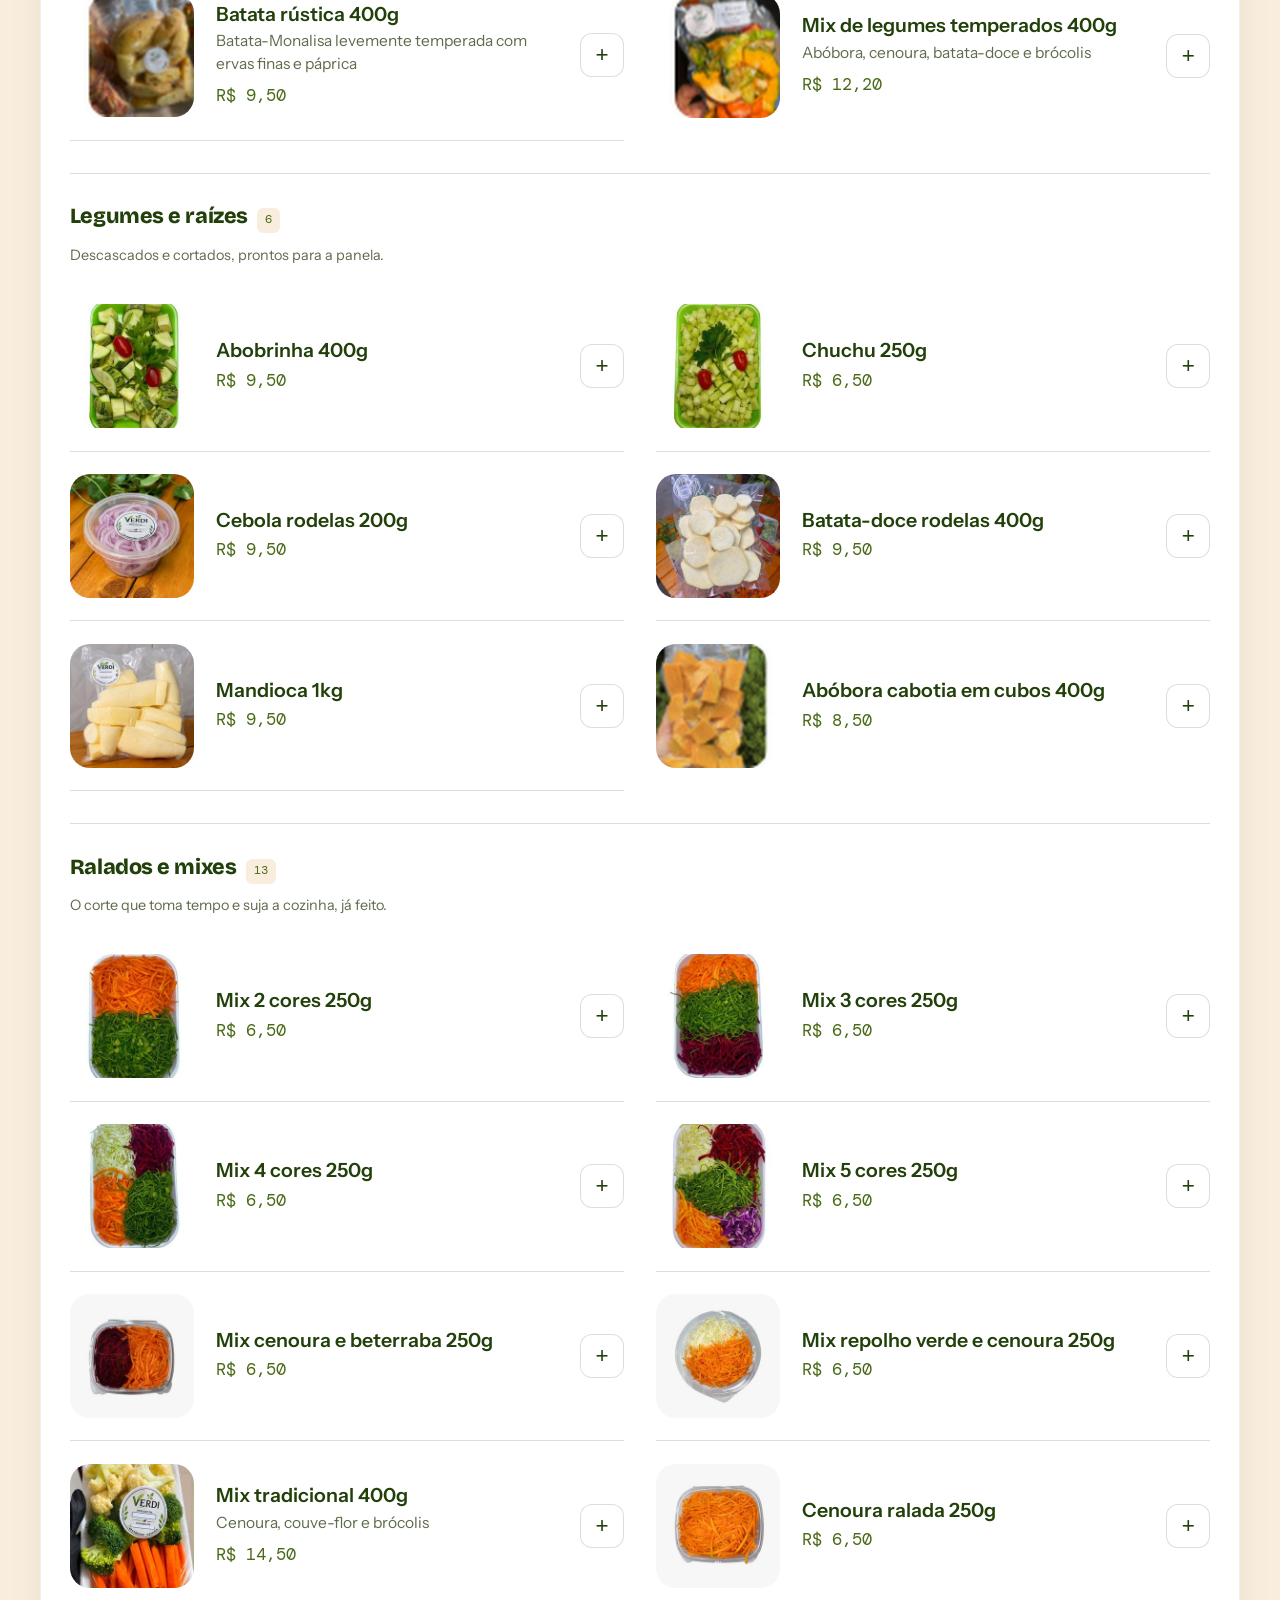
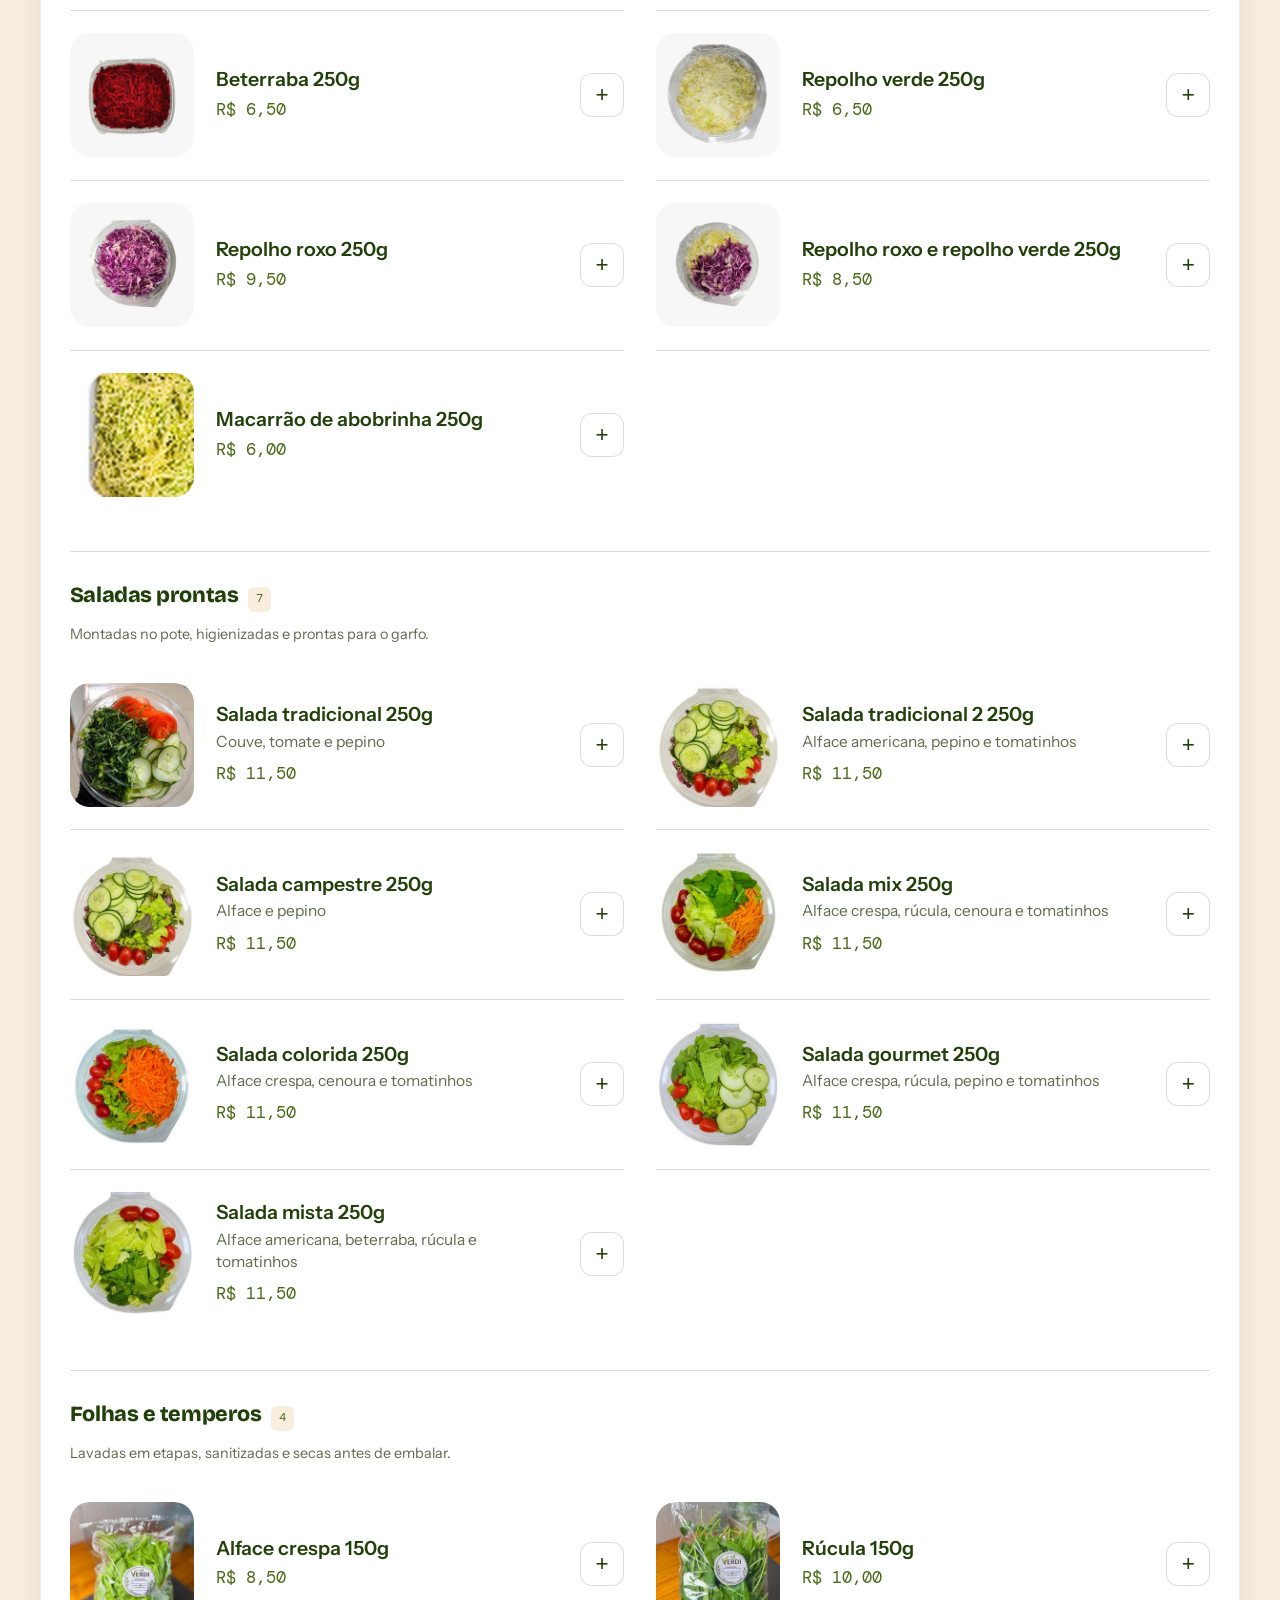
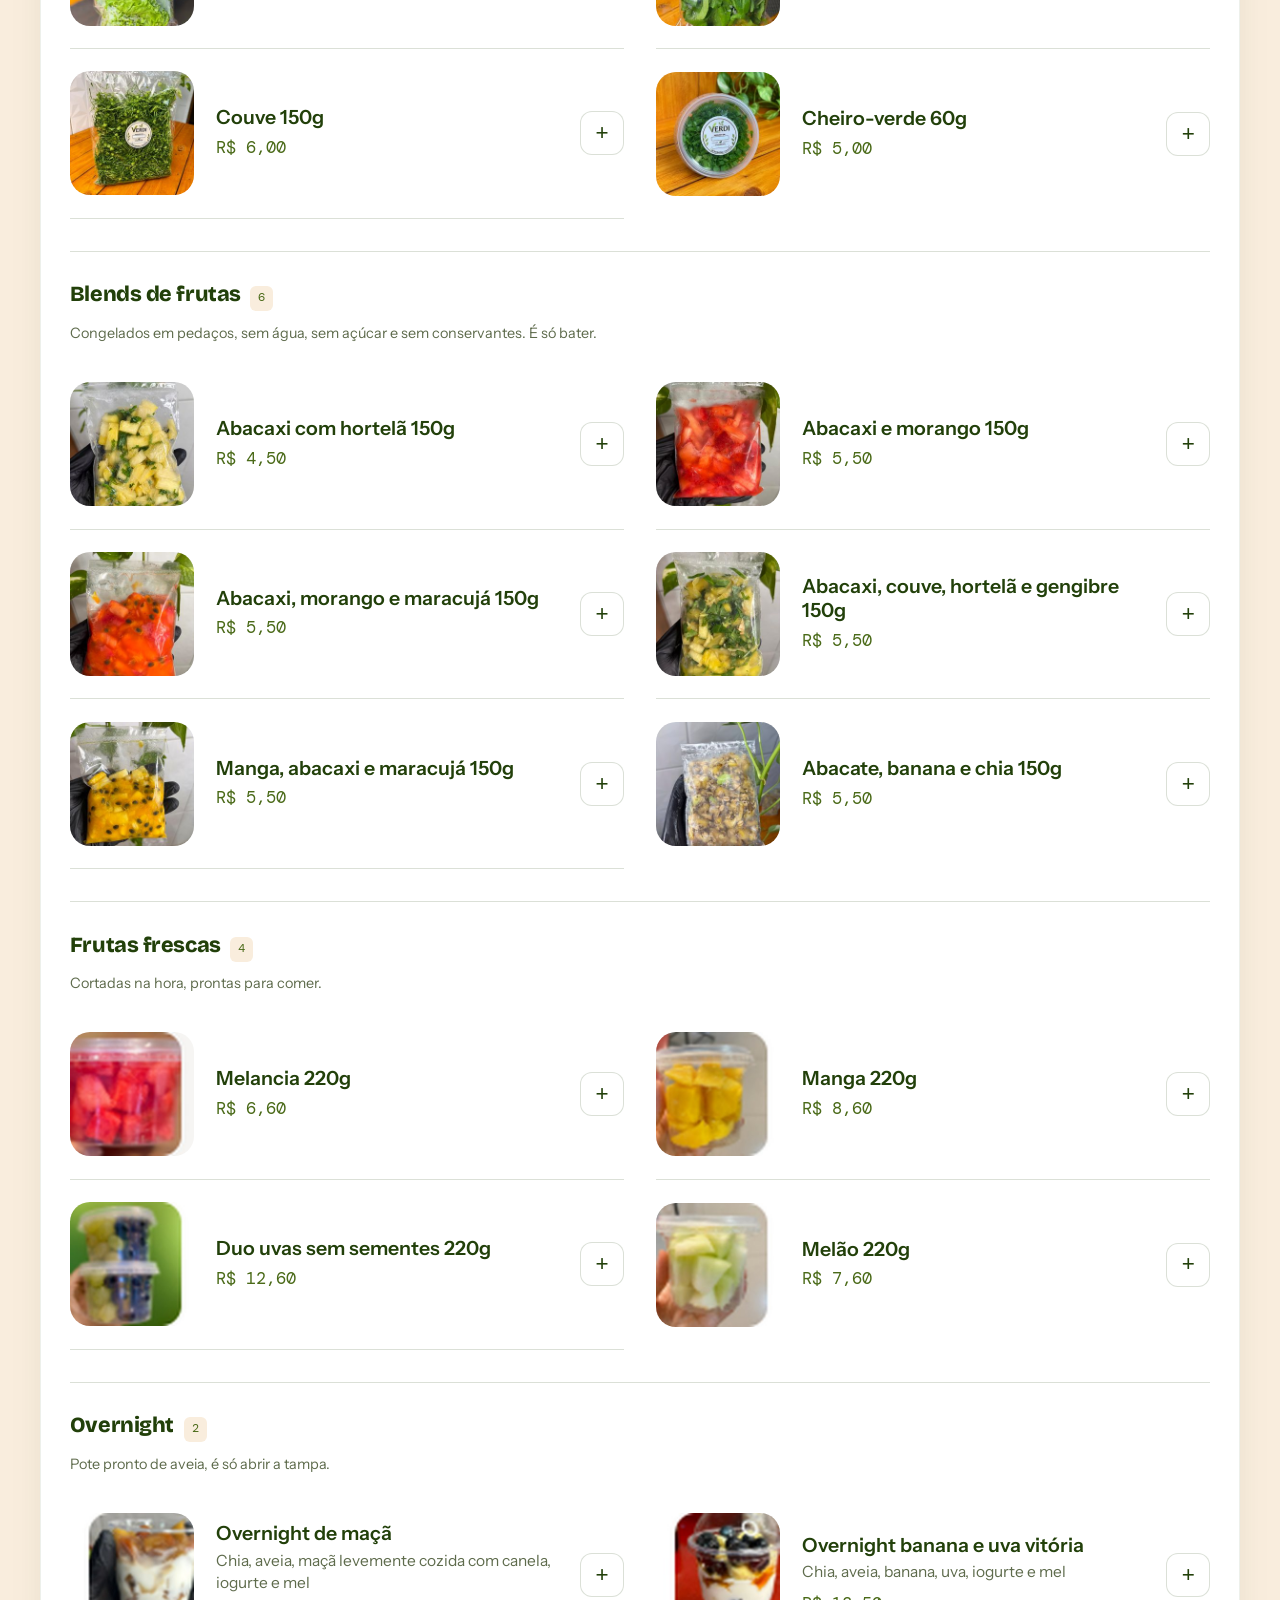
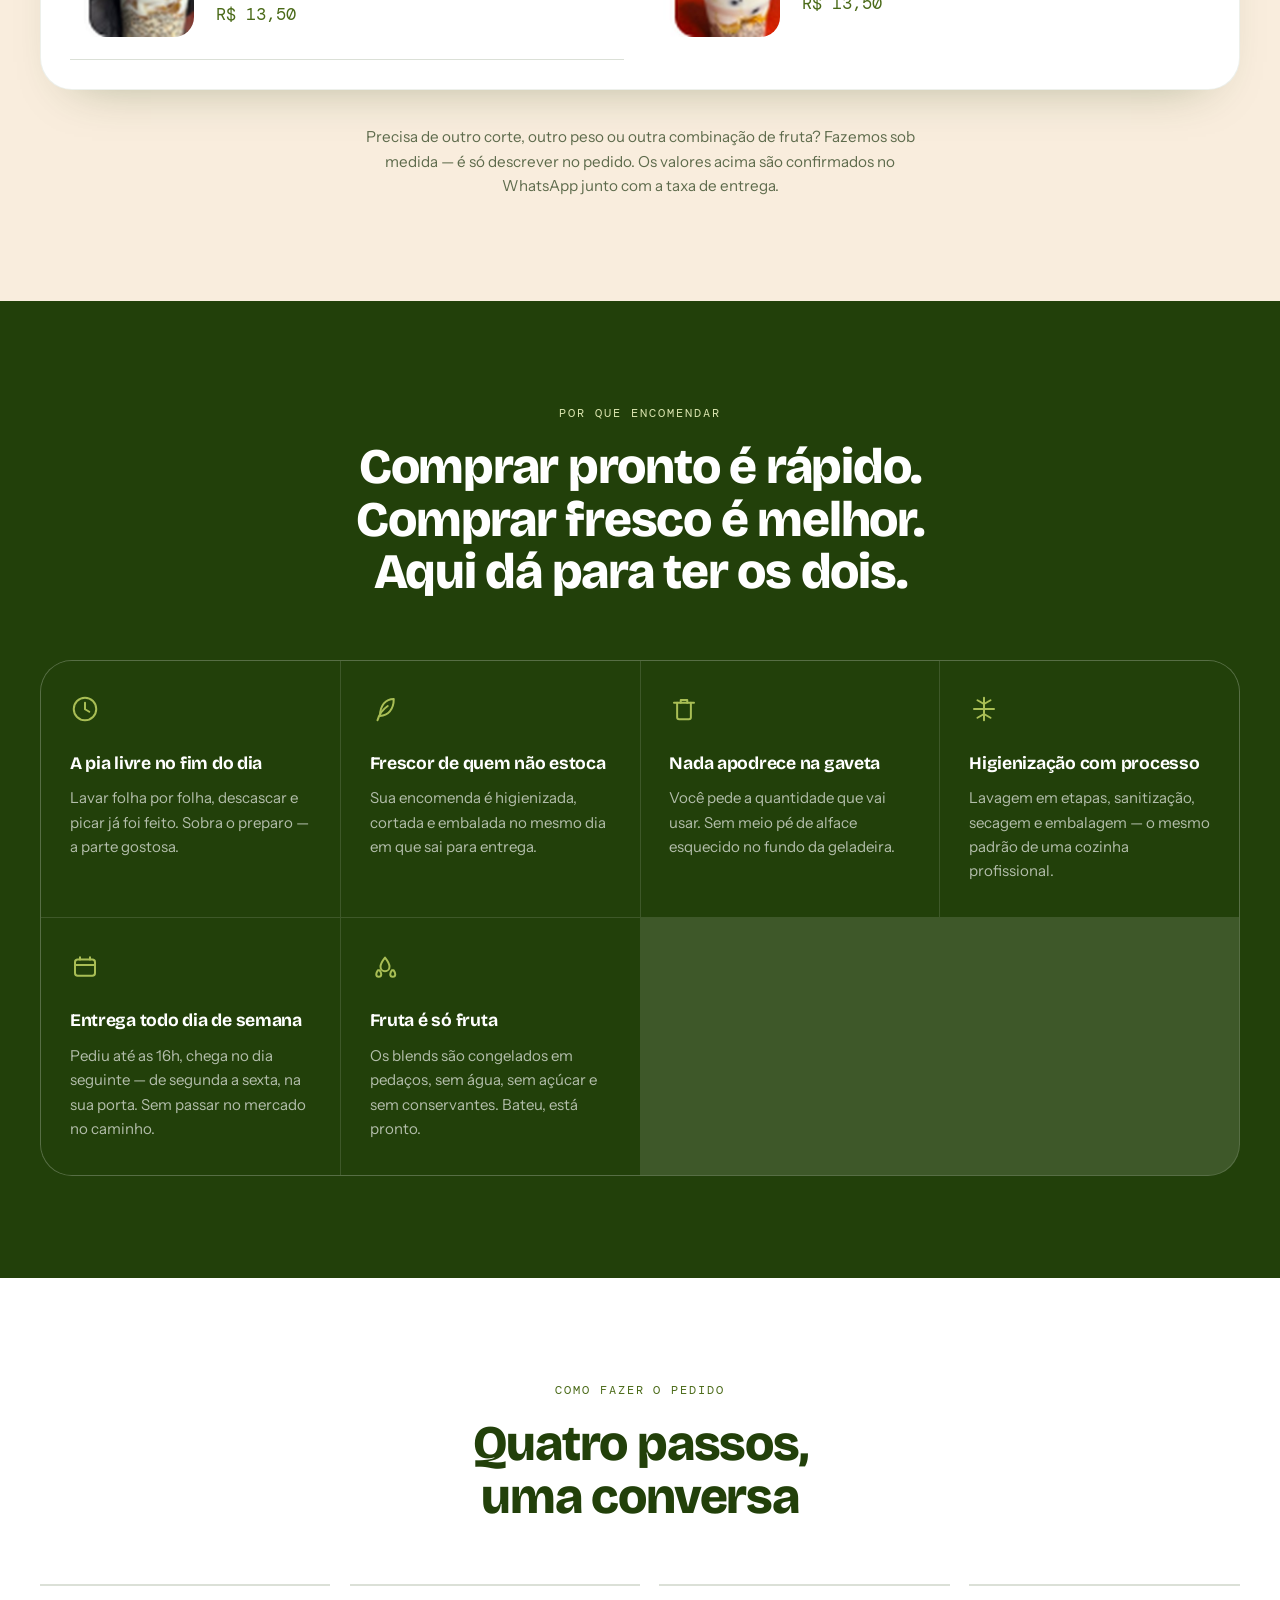
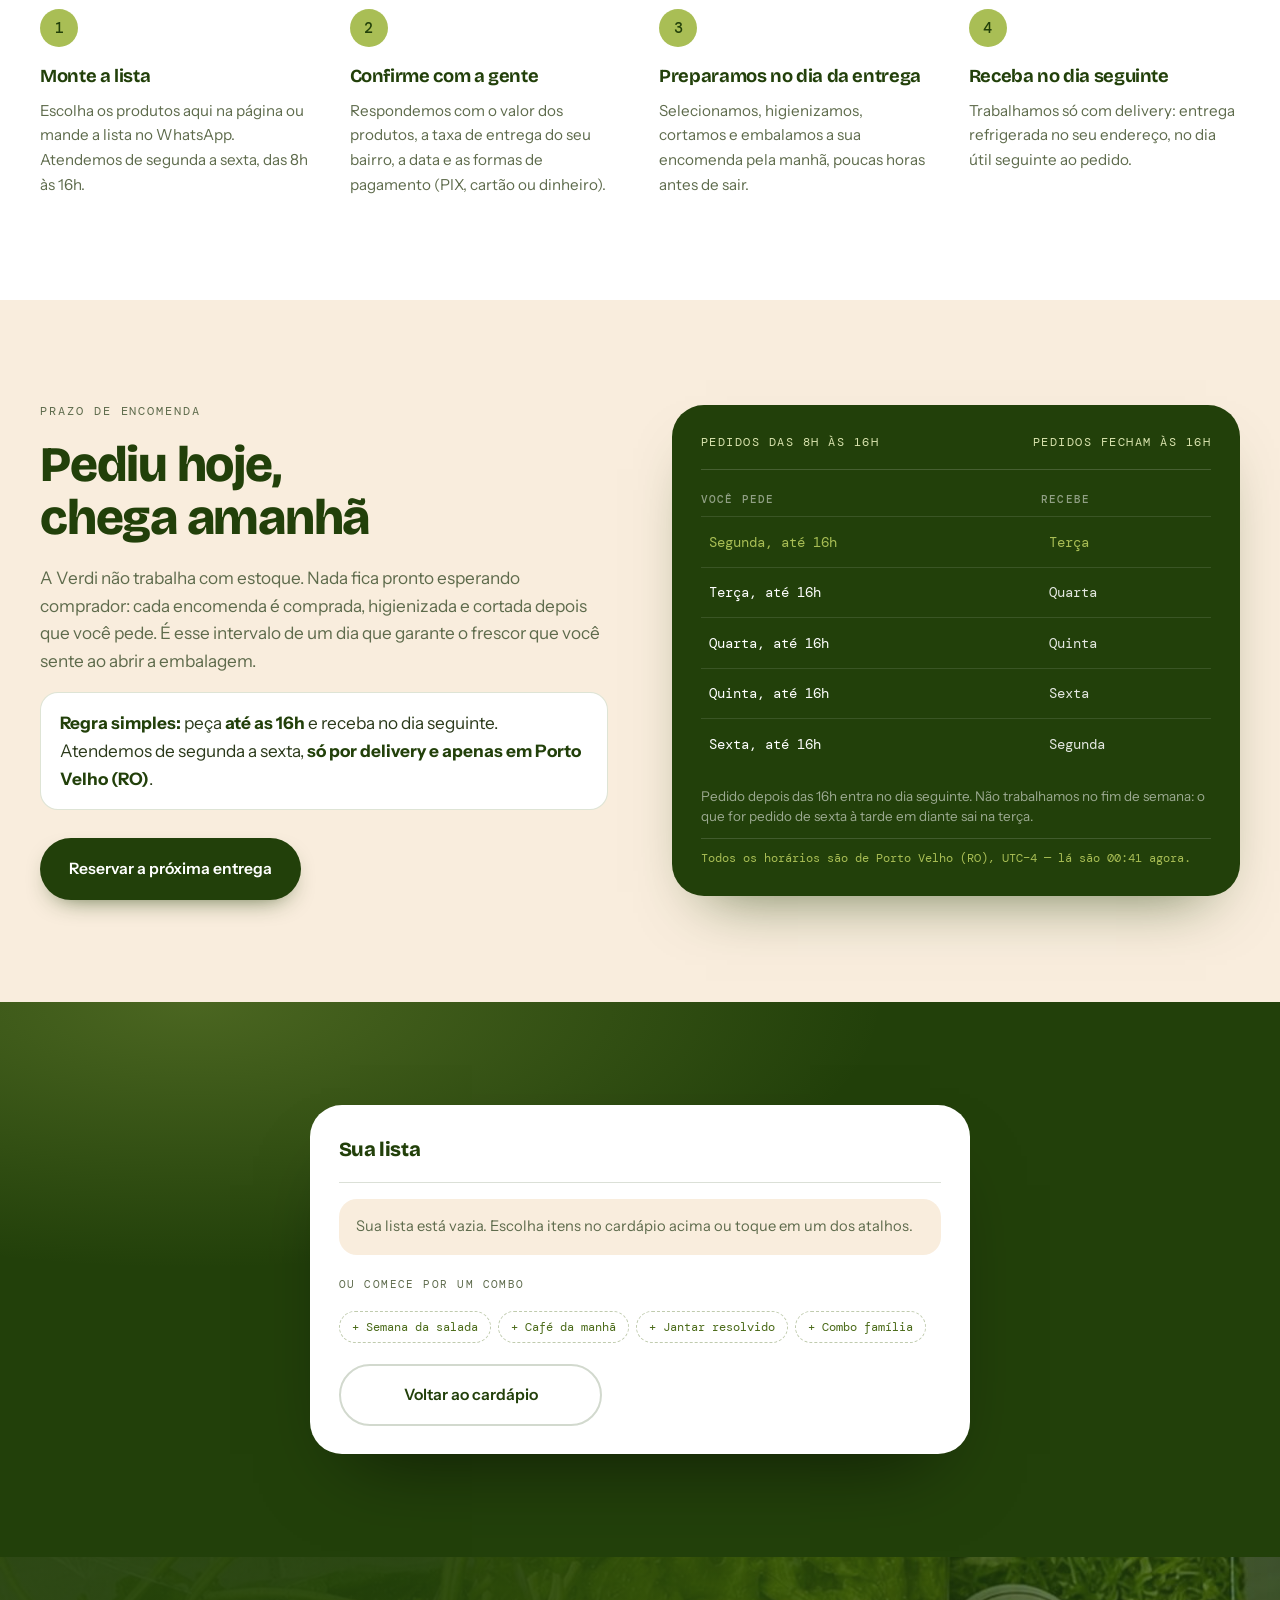
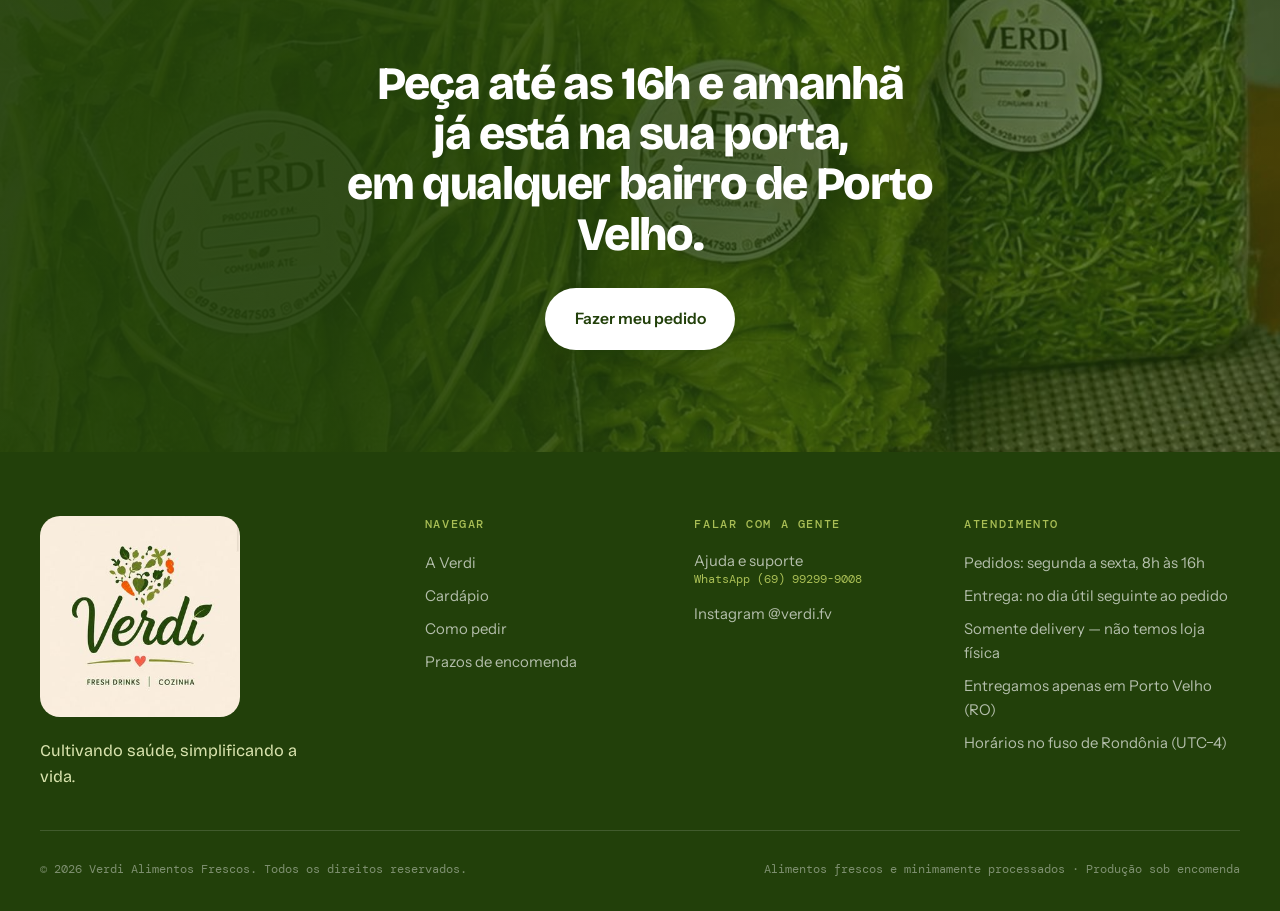
==== commit 96640b4a: "Atualizar hero para grade de fotos (mosaico)" ====
--- a/index.html
+++ b/index.html
@@ -93,11 +93,20 @@
     </div>
 
     <div class="hero__visual">
-      <figure class="foto foto--alta">
-        <img src="img/hero-salada.jpg"
-             srcset="img/hero-salada-sm.jpg 500w, img/hero-salada.jpg 1000w"
+      <figure class="foto foto--alta foto--grade">
+        <img class="foto--grade__principal"
+             src="img/hero-grade-1.jpg"
+             srcset="img/hero-grade-1-sm.jpg 480w, img/hero-grade-1.jpg 960w"
              sizes="(max-width:1000px) 92vw, 45vw"
-             alt="Pote de salada Verdi com couve fatiada, tomate e pepino em rodelas" width="1000" height="1250" fetchpriority="high">
+             alt="Bandejas de saladas e legumes Verdi cortados, higienizados e embalados a vácuo" width="960" height="1280" fetchpriority="high">
+        <img src="img/hero-grade-2.jpg"
+             srcset="img/hero-grade-2-sm.jpg 412w, img/hero-grade-2.jpg 825w"
+             sizes="(max-width:1000px) 46vw, 22vw"
+             alt="Pacote a vácuo de cenoura e pimentão em cubinhos Verdi" width="825" height="1100" loading="lazy">
+        <img src="img/hero-grade-3.jpg"
+             srcset="img/hero-grade-3-sm.jpg 448w, img/hero-grade-3.jpg 897w"
+             sizes="(max-width:1000px) 46vw, 22vw"
+             alt="Bandeja de repolho roxo, cenoura, beterraba e pepino ralados Verdi" width="897" height="896" loading="lazy">
       </figure>
 
       <figure class="foto foto--redonda">
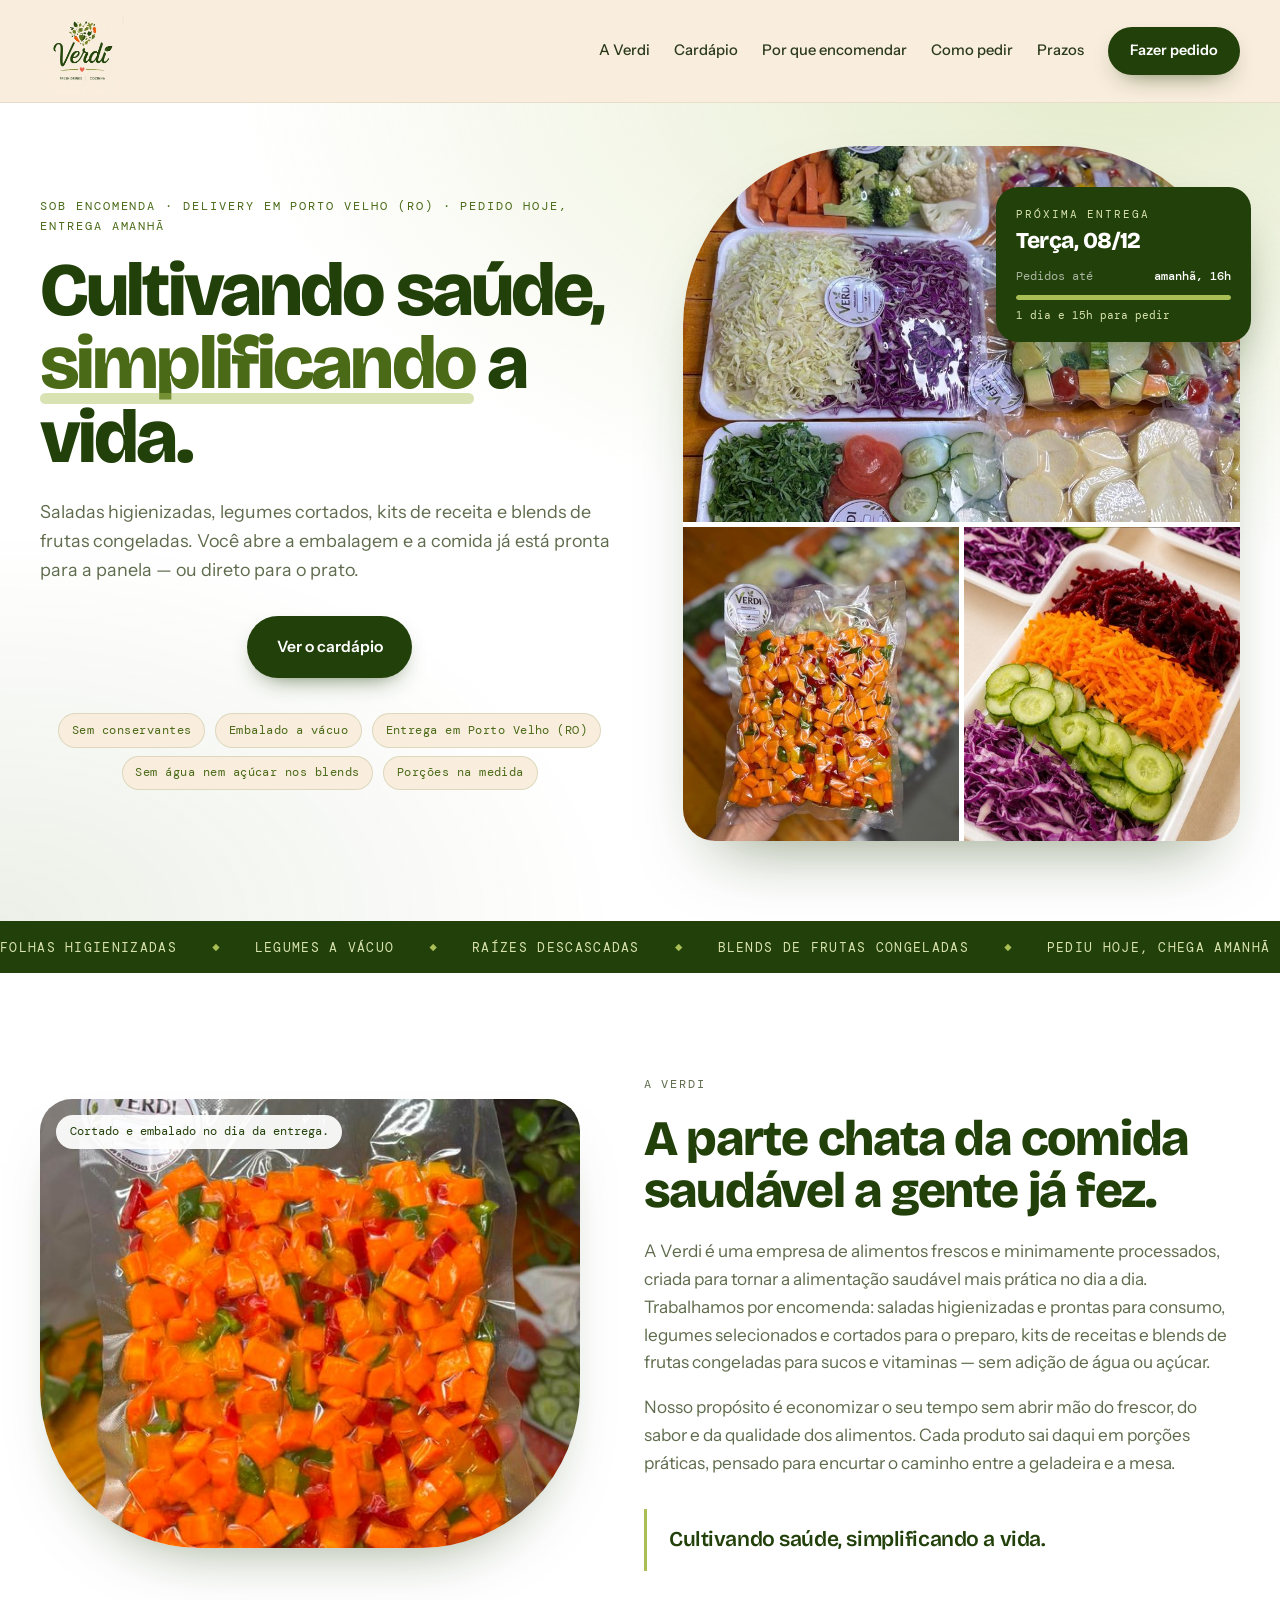
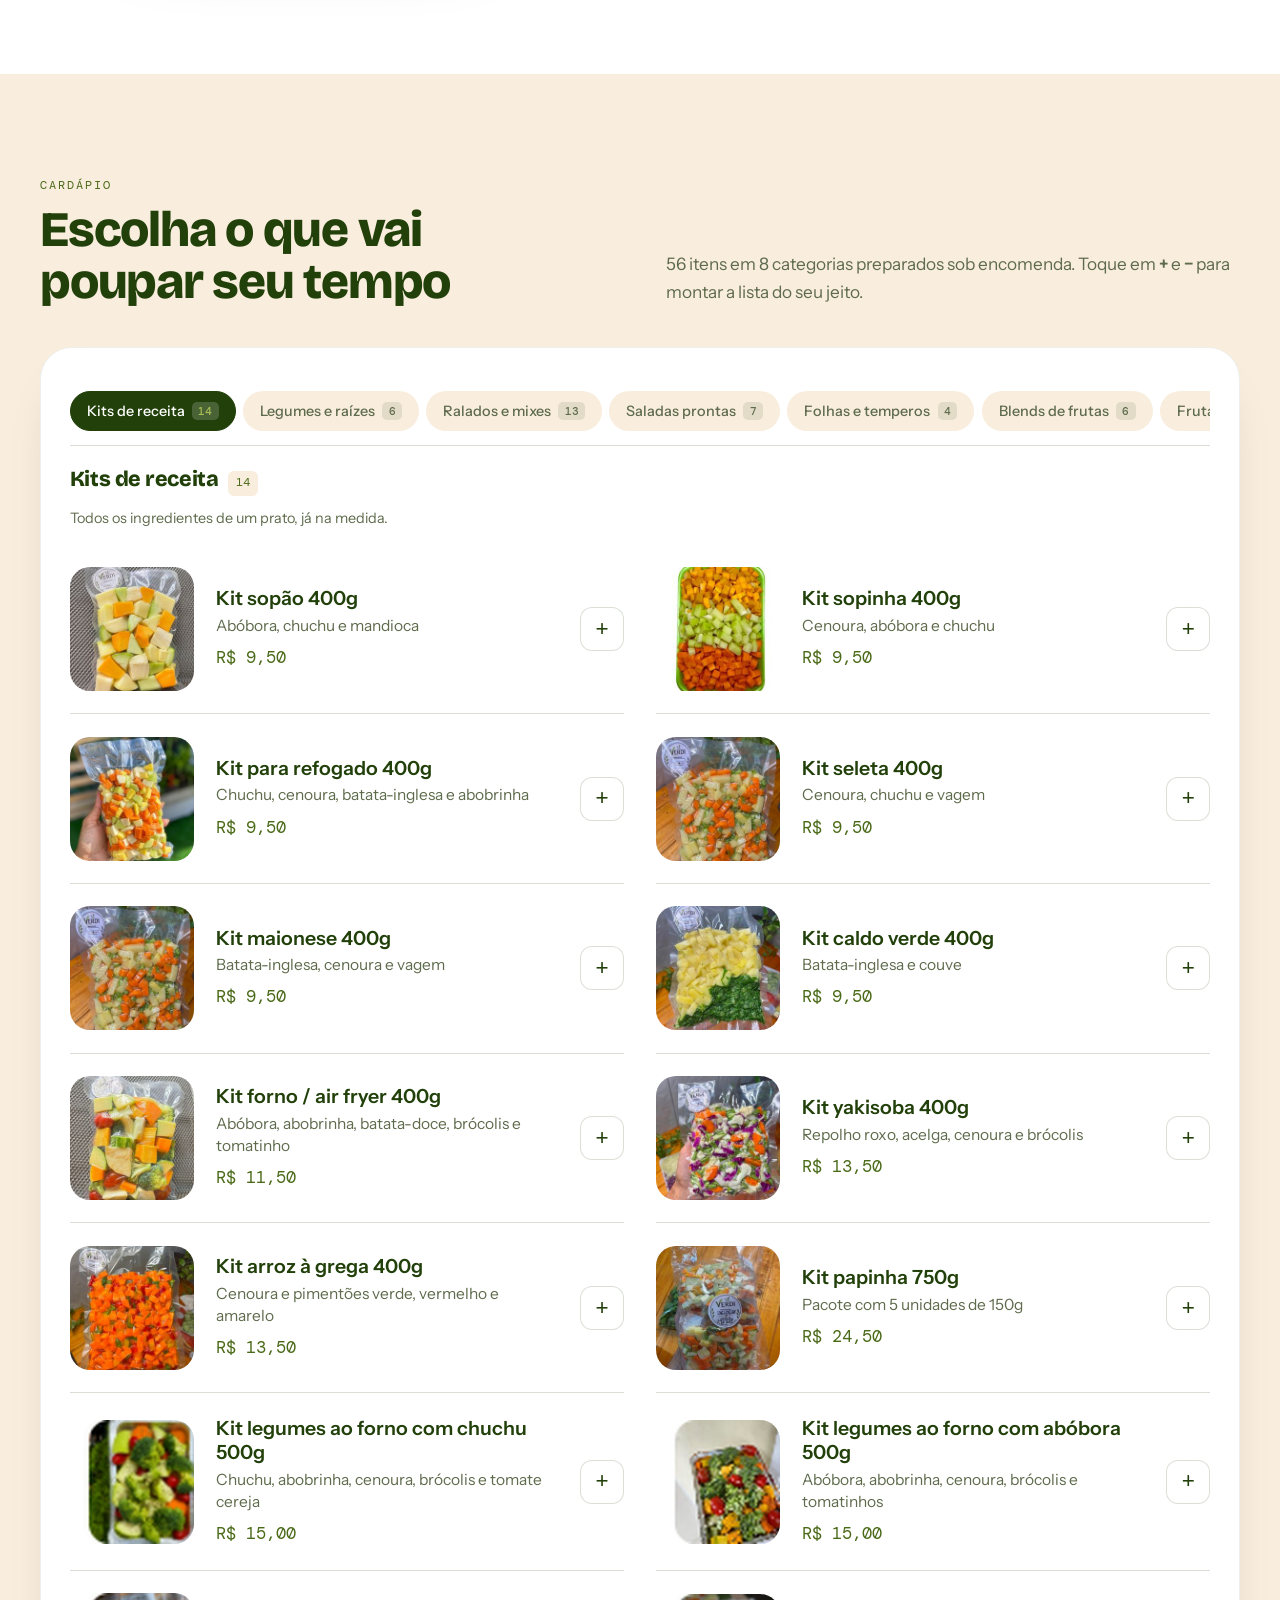
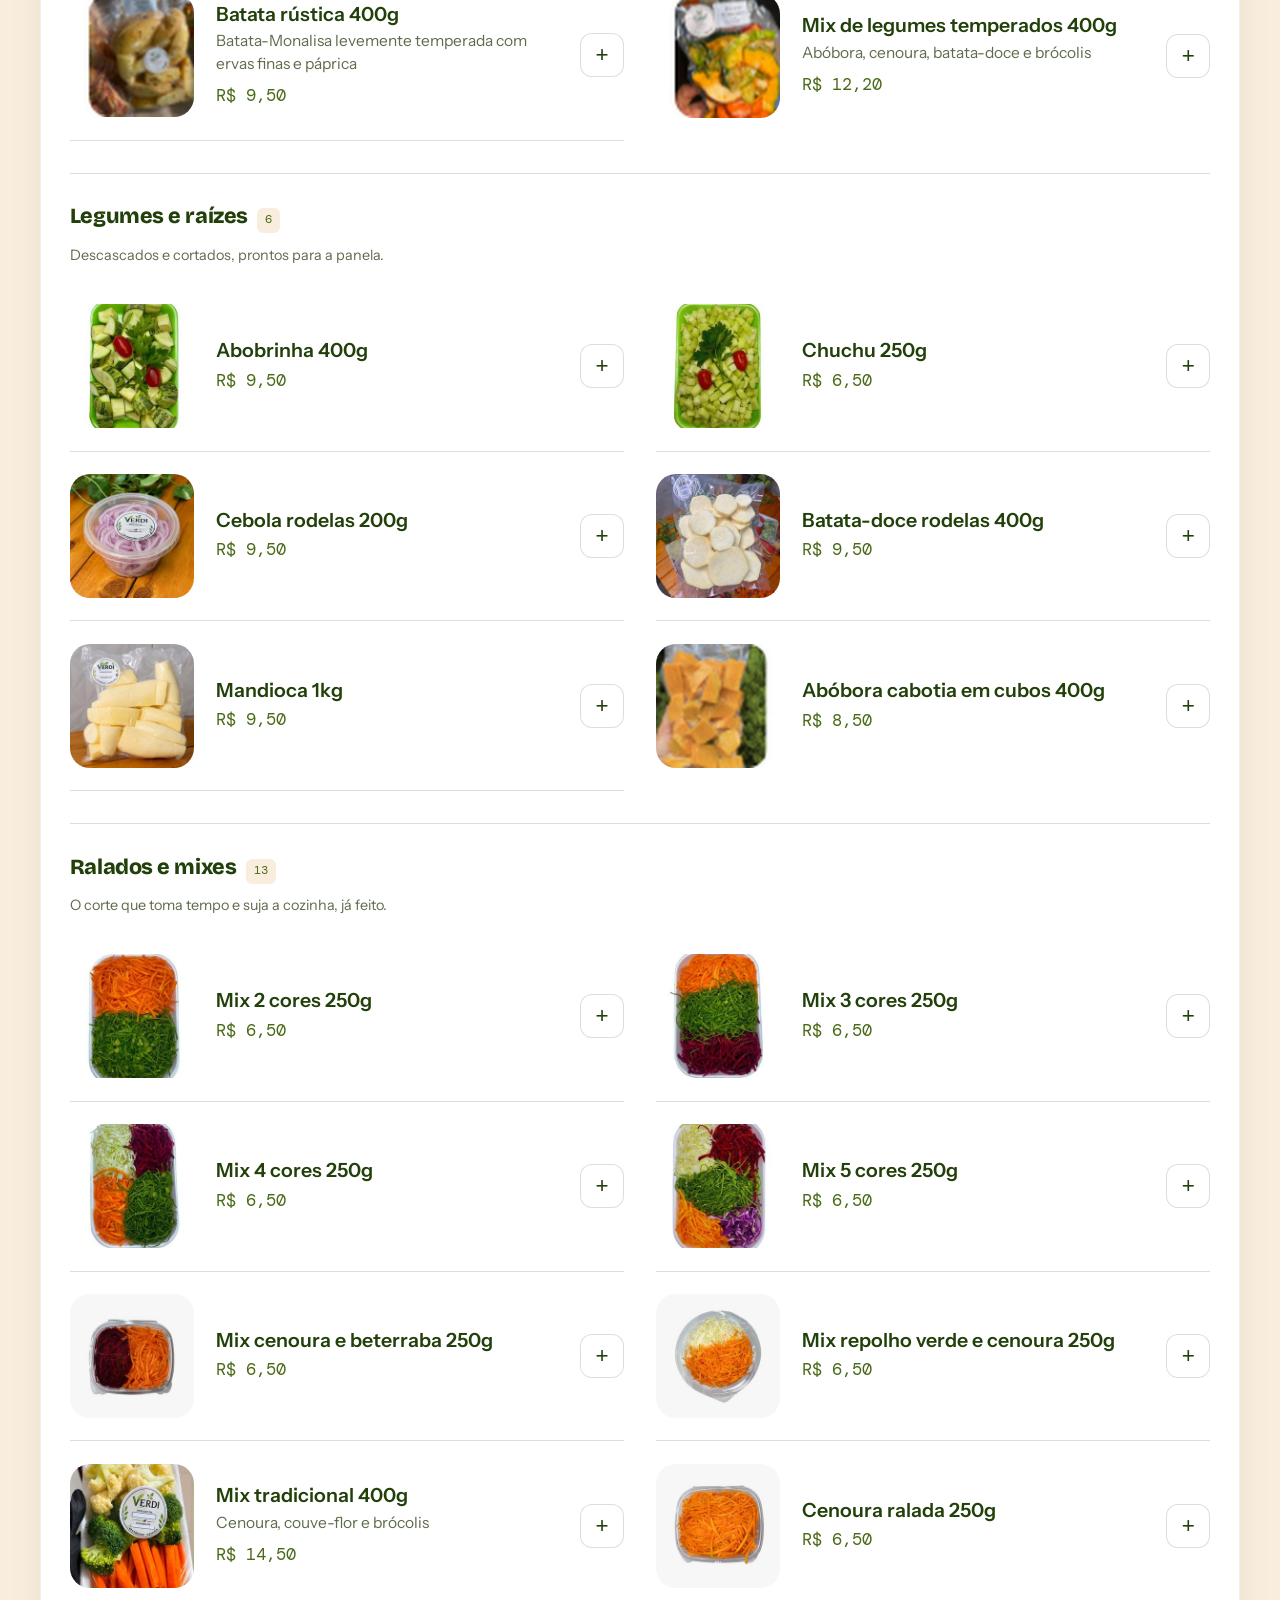
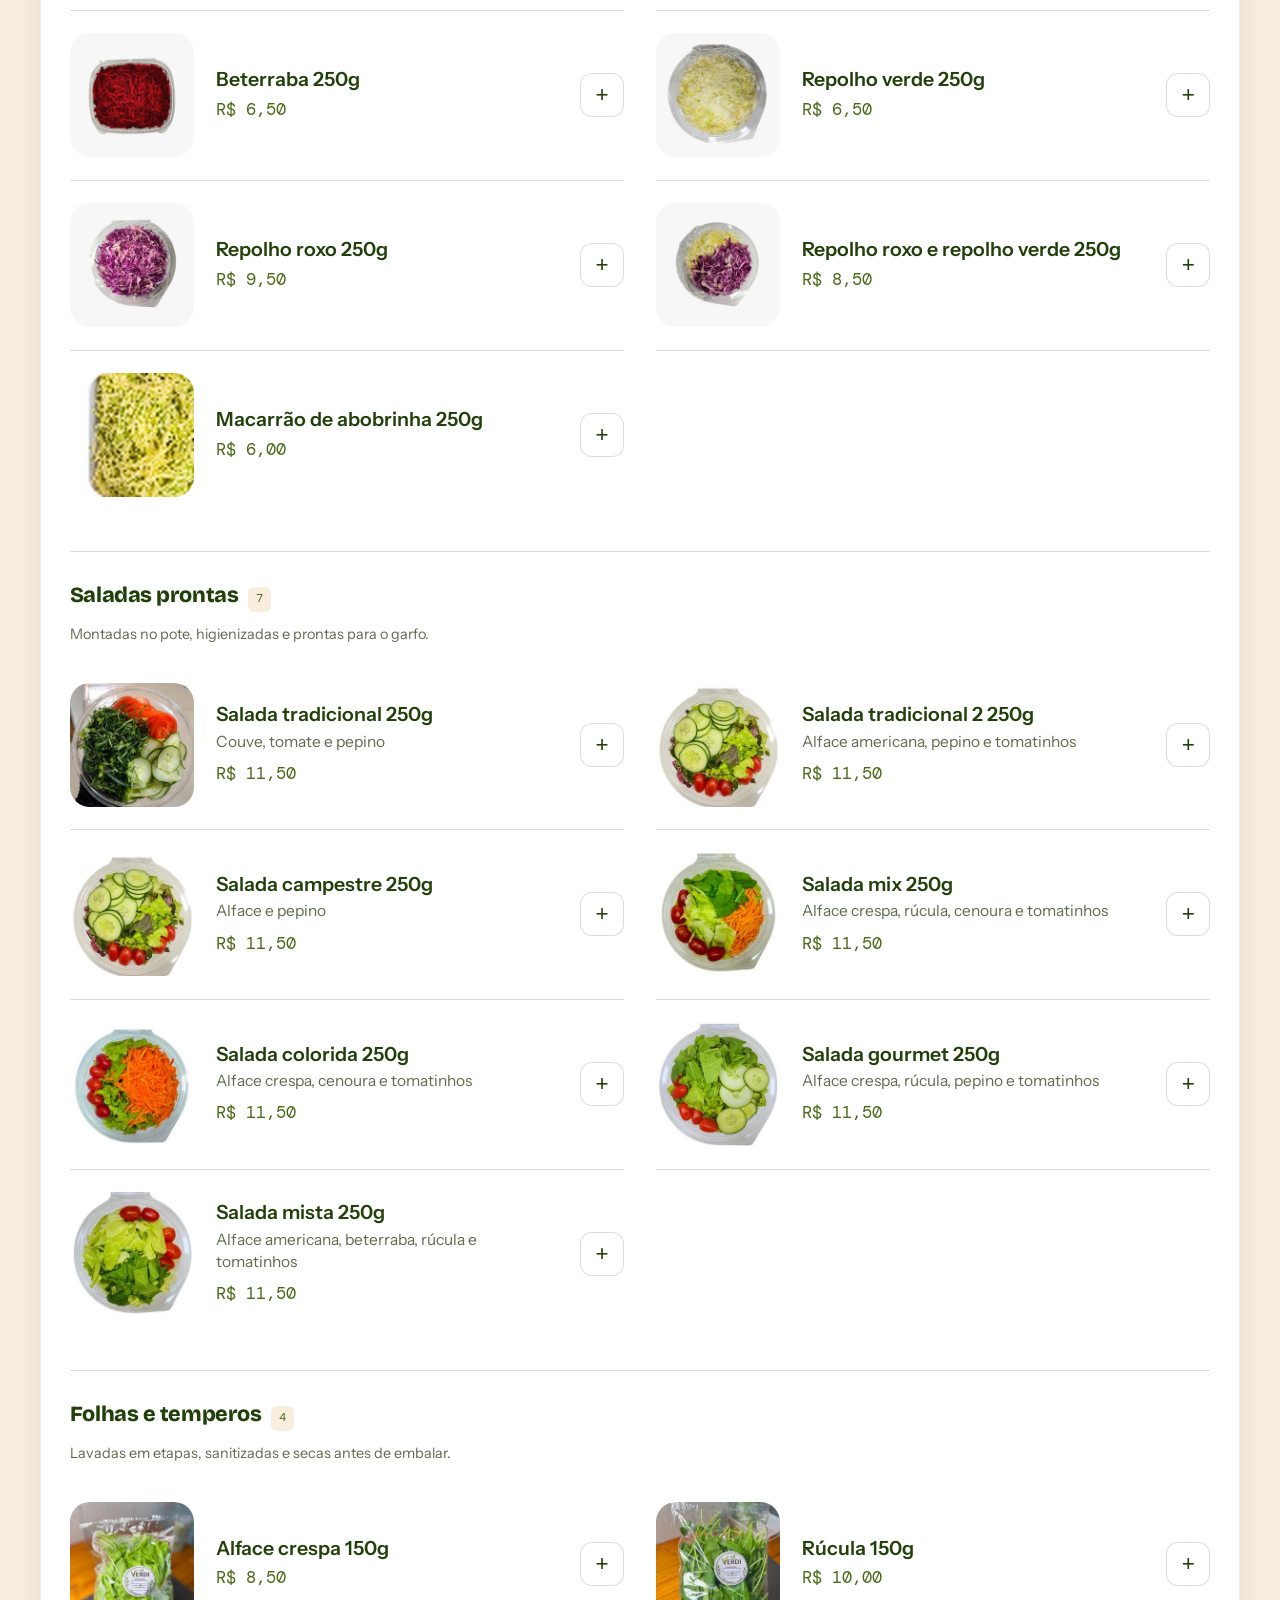
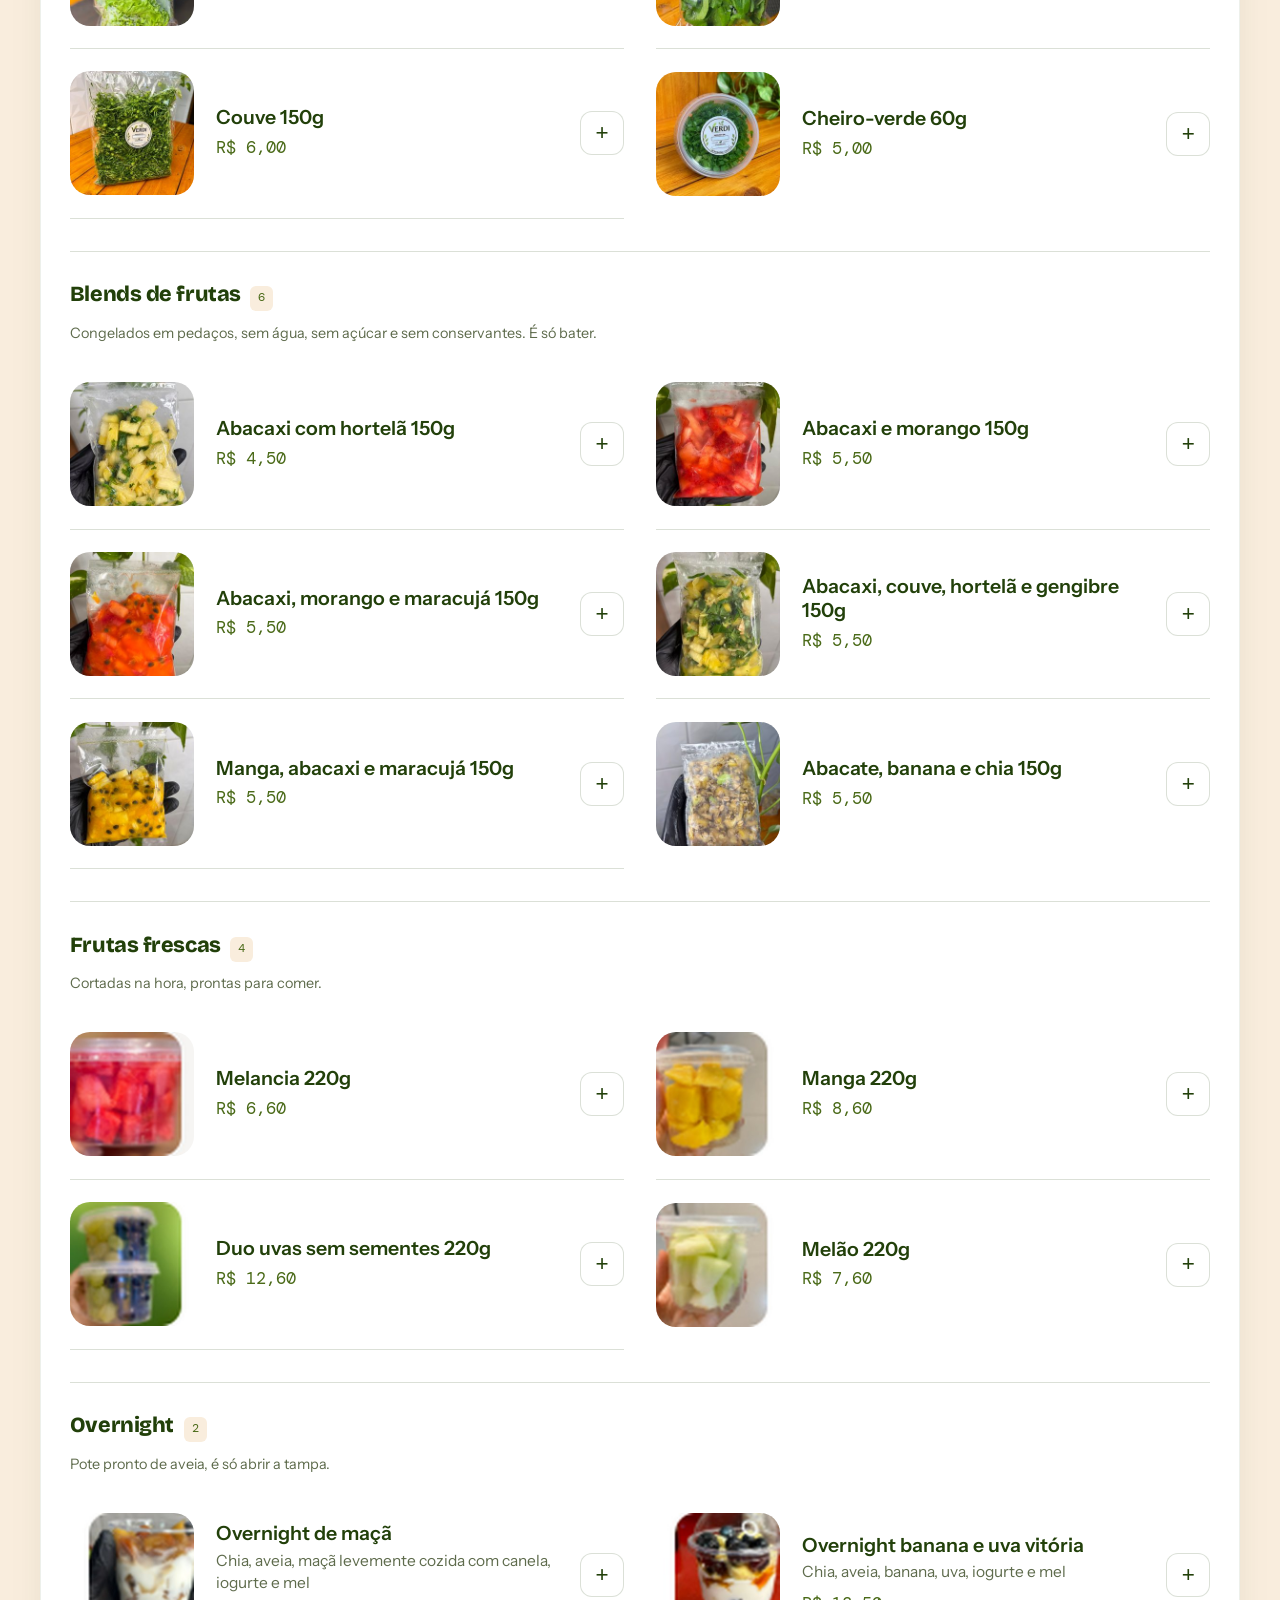
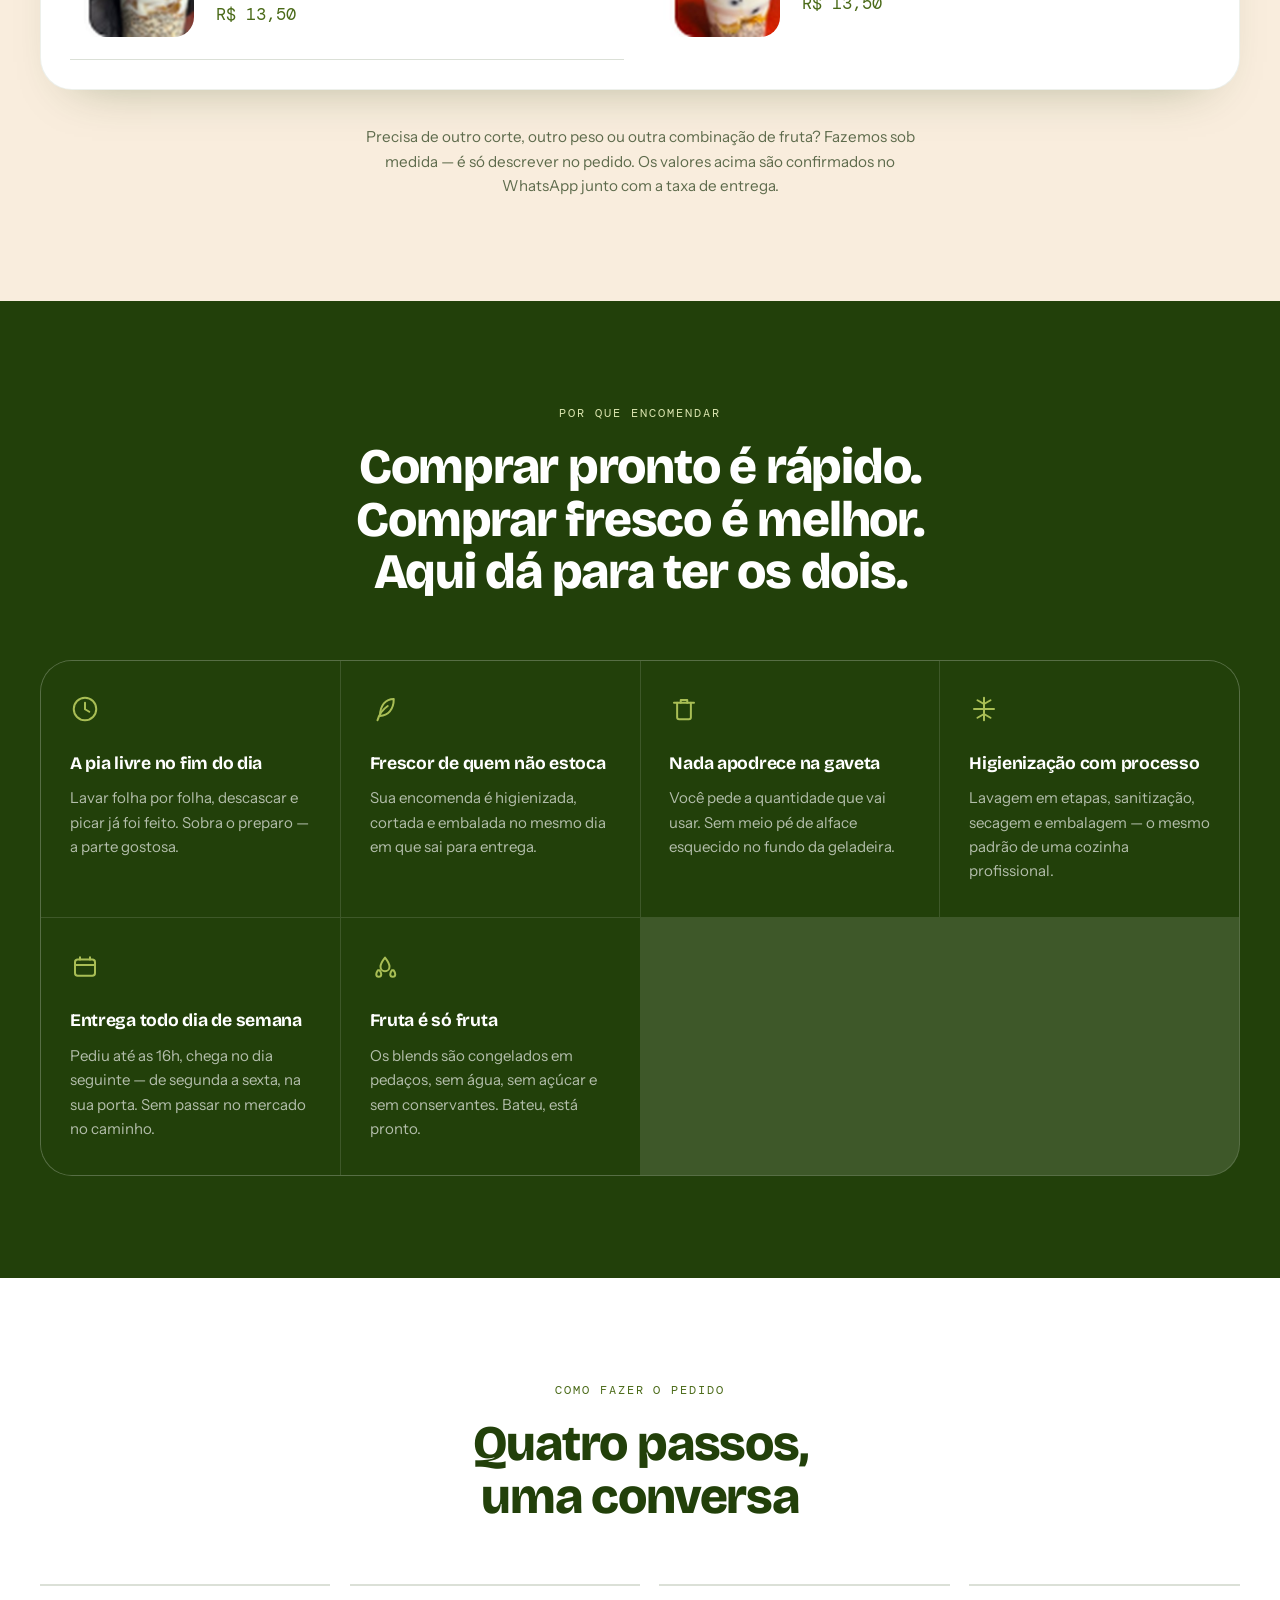
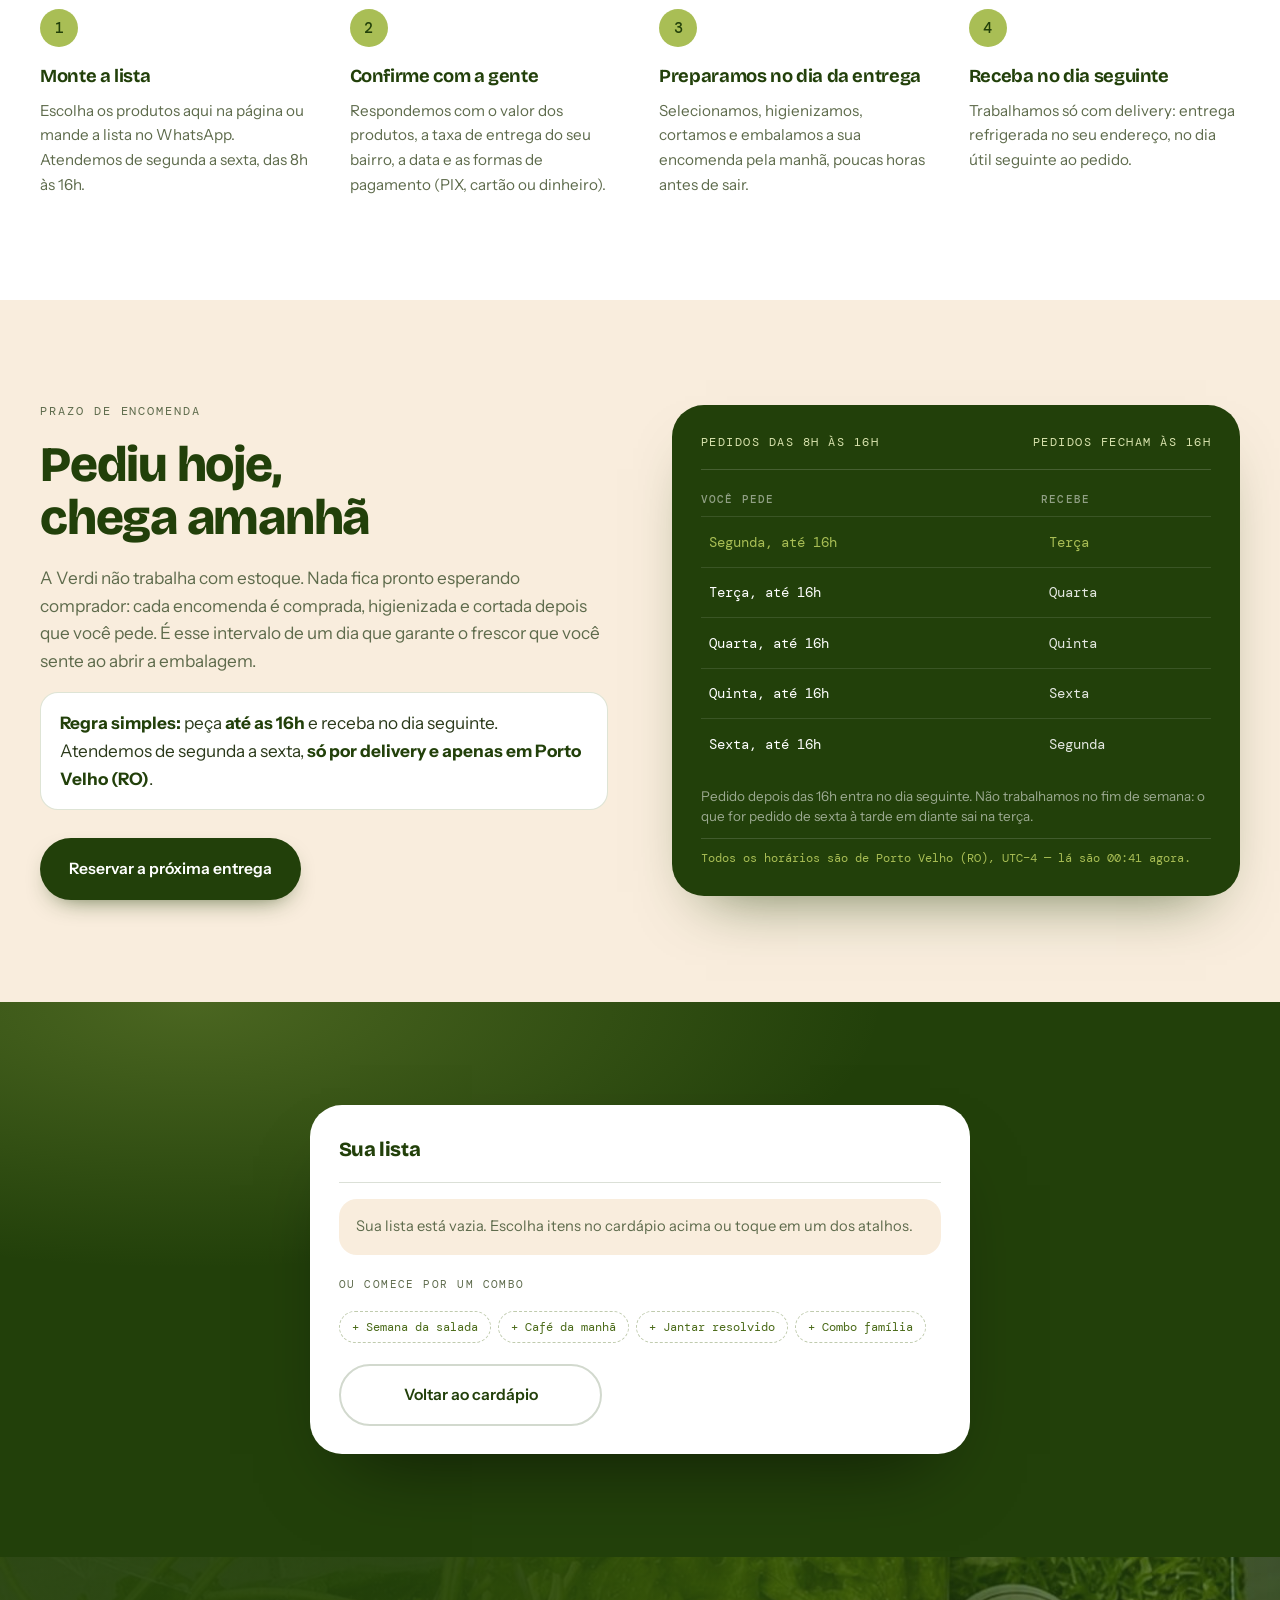
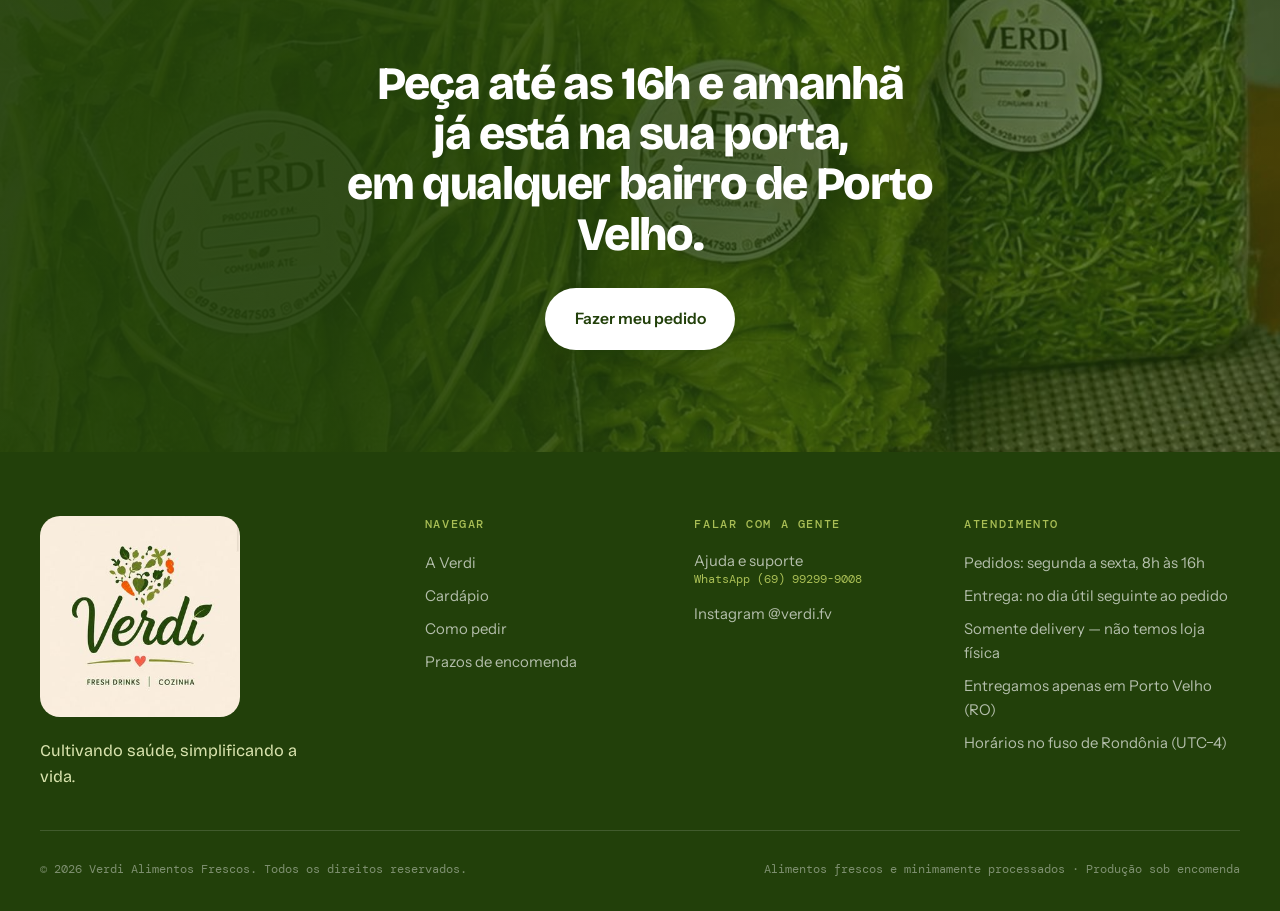
==== commit 67f6f9df: "Remover foto redonda sobreposta no hero" ====
--- a/index.html
+++ b/index.html
@@ -107,13 +107,6 @@
              srcset="img/hero-grade-3-sm.jpg 448w, img/hero-grade-3.jpg 897w"
              sizes="(max-width:1000px) 46vw, 22vw"
              alt="Bandeja de repolho roxo, cenoura, beterraba e pepino ralados Verdi" width="897" height="896" loading="lazy">
-      </figure>
-
-      <figure class="foto foto--redonda">
-        <img src="img/hero-blend.jpg"
-             srcset="img/hero-blend-sm.jpg 400w, img/hero-blend.jpg 800w"
-             sizes="(max-width:1000px) 34vw, 20vw"
-             alt="Blend de morango, pitaya e maracujá congelado em pedaços" width="800" height="800">
       </figure>
 
       <!-- SIGNATURE: painel do próximo lote, calculado ao vivo -->
--- a/css/styles.css
+++ b/css/styles.css
@@ -312,6 +312,21 @@
   aspect-ratio:4/5;
   box-shadow:0 34px 70px -34px rgba(34,64,10,.55);
 }
+
+/* Grade harmônica de fotos dentro do foto--alta (hero) */
+.foto--grade{
+  display:grid;
+  grid-template-columns:1fr 1fr;
+  grid-template-rows:1.2fr 1fr;
+  gap:5px;
+  background:var(--branco);
+}
+.foto--grade img{
+  width:100%;height:100%;min-width:0;min-height:0;
+  object-fit:cover;display:block;
+}
+.foto--grade__principal{grid-column:1/-1;grid-row:1}
+
 .foto--redonda{
   position:absolute;left:-4%;bottom:12%;
   width:44%;aspect-ratio:1;
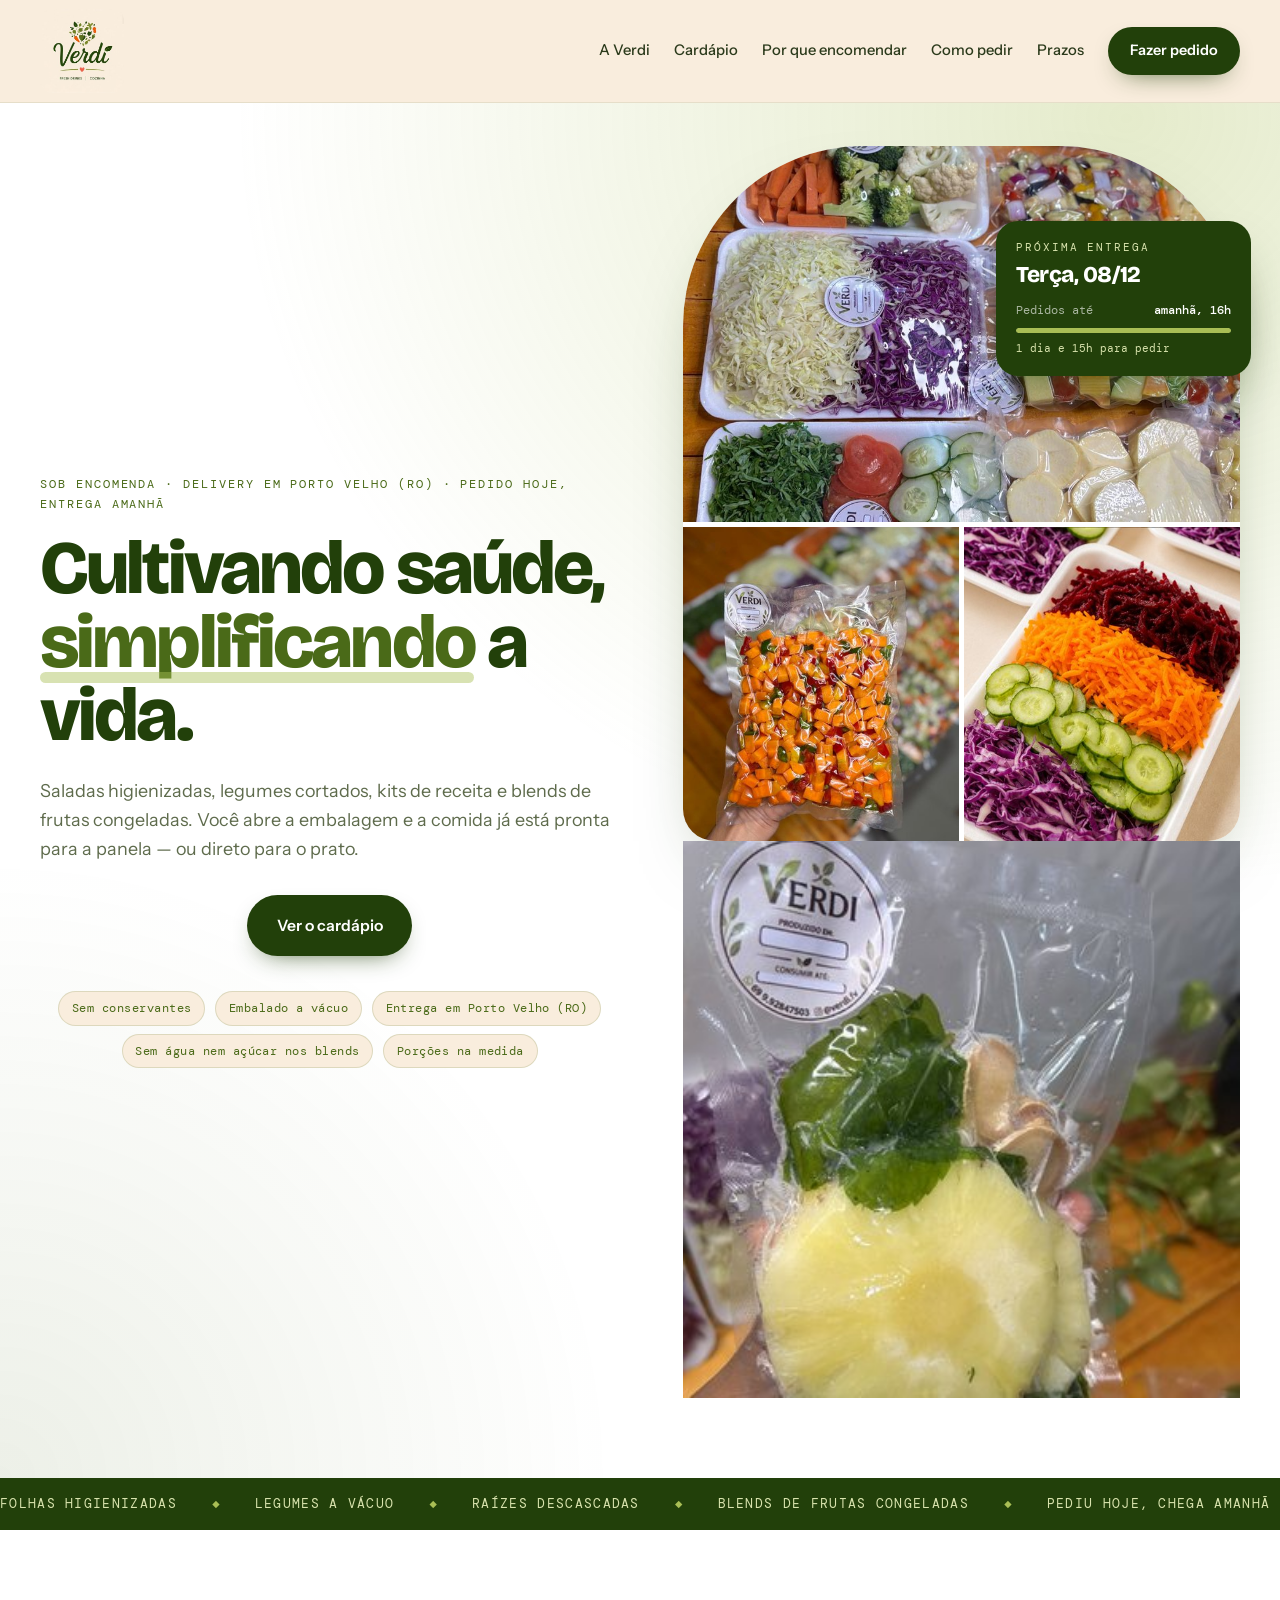
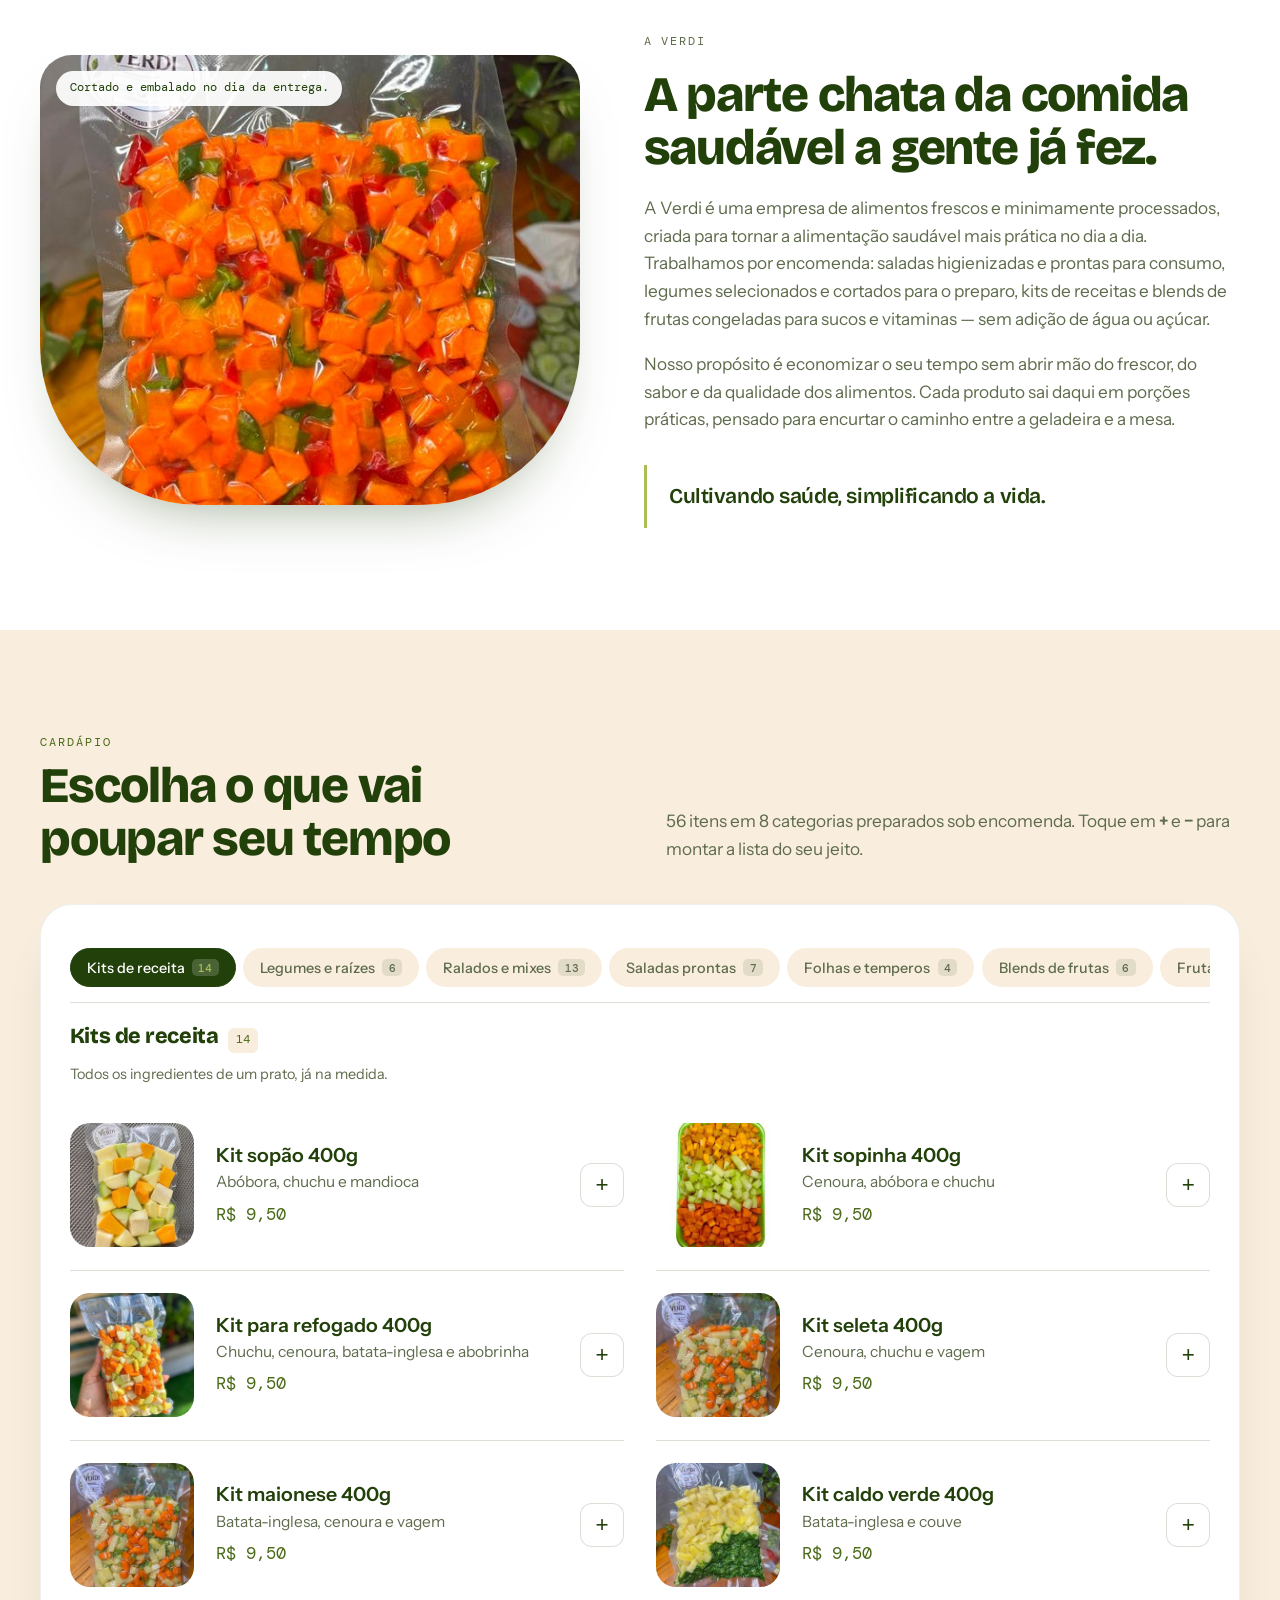
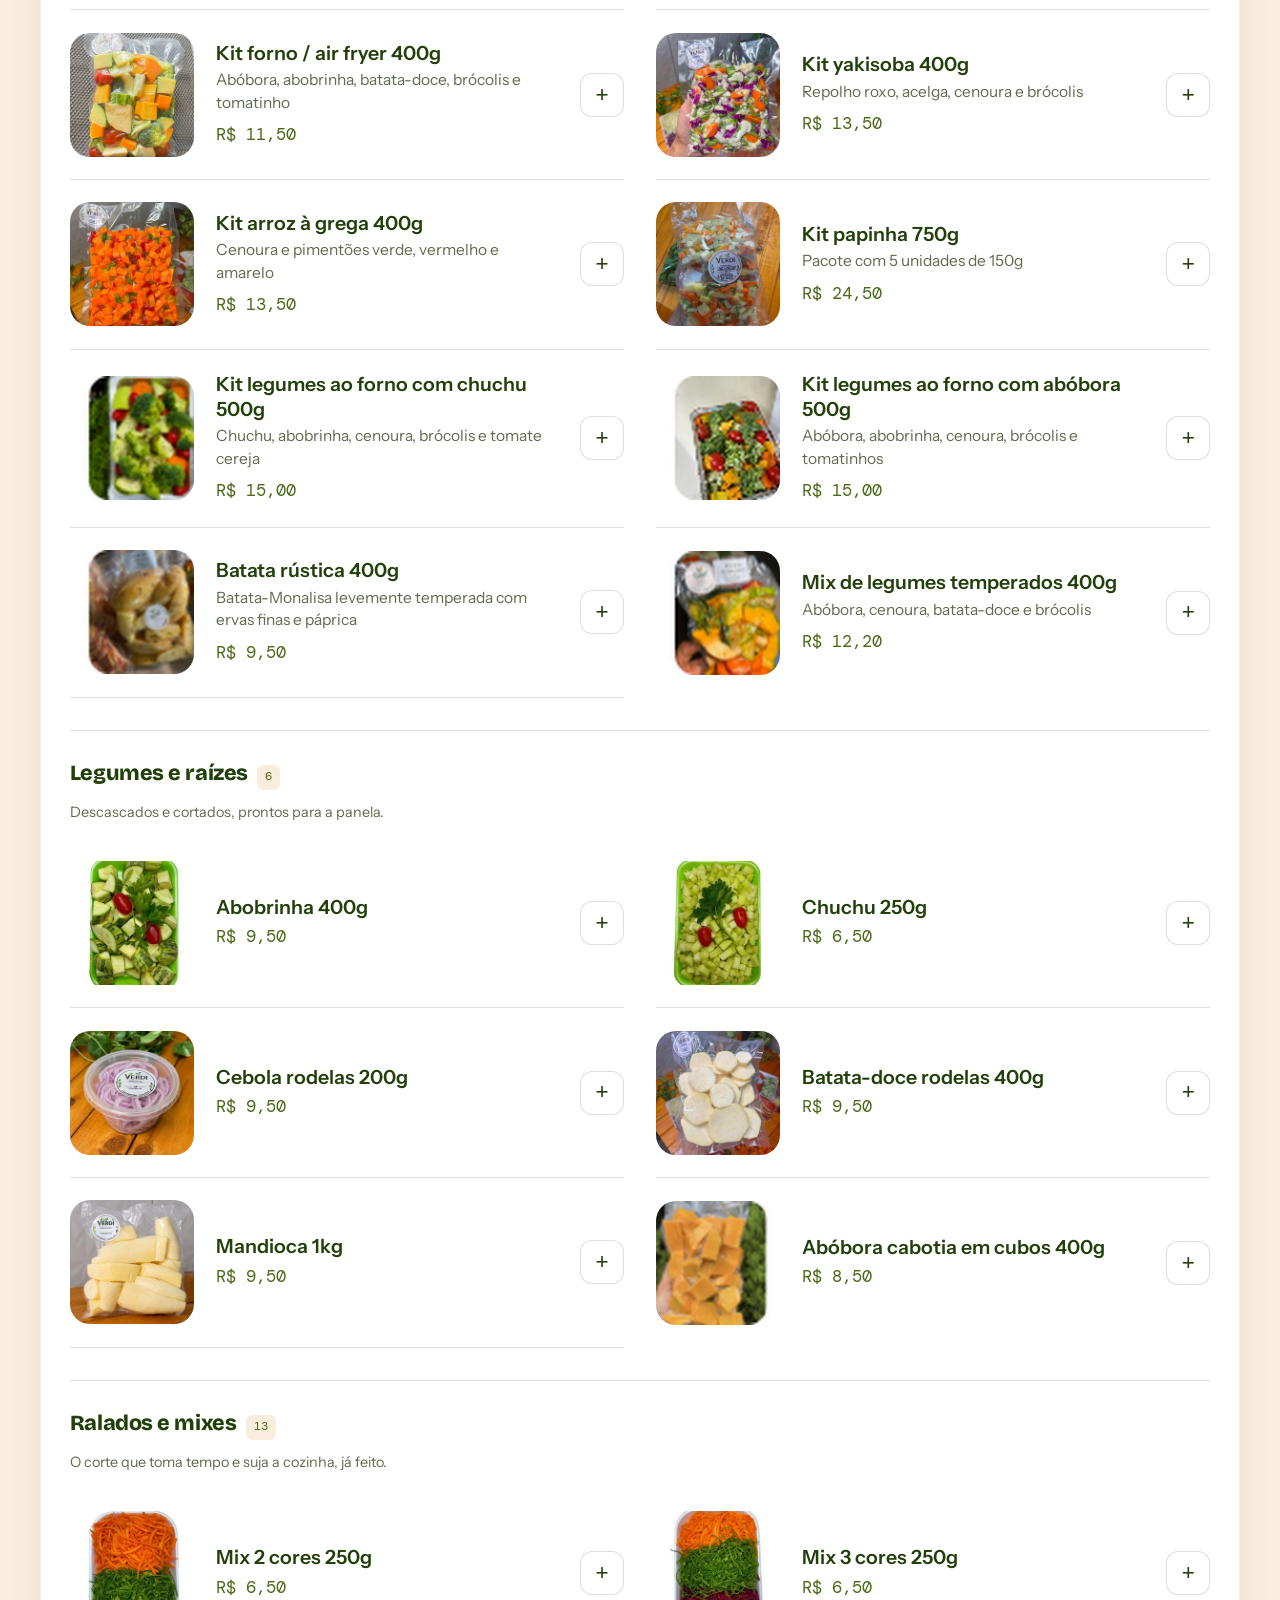
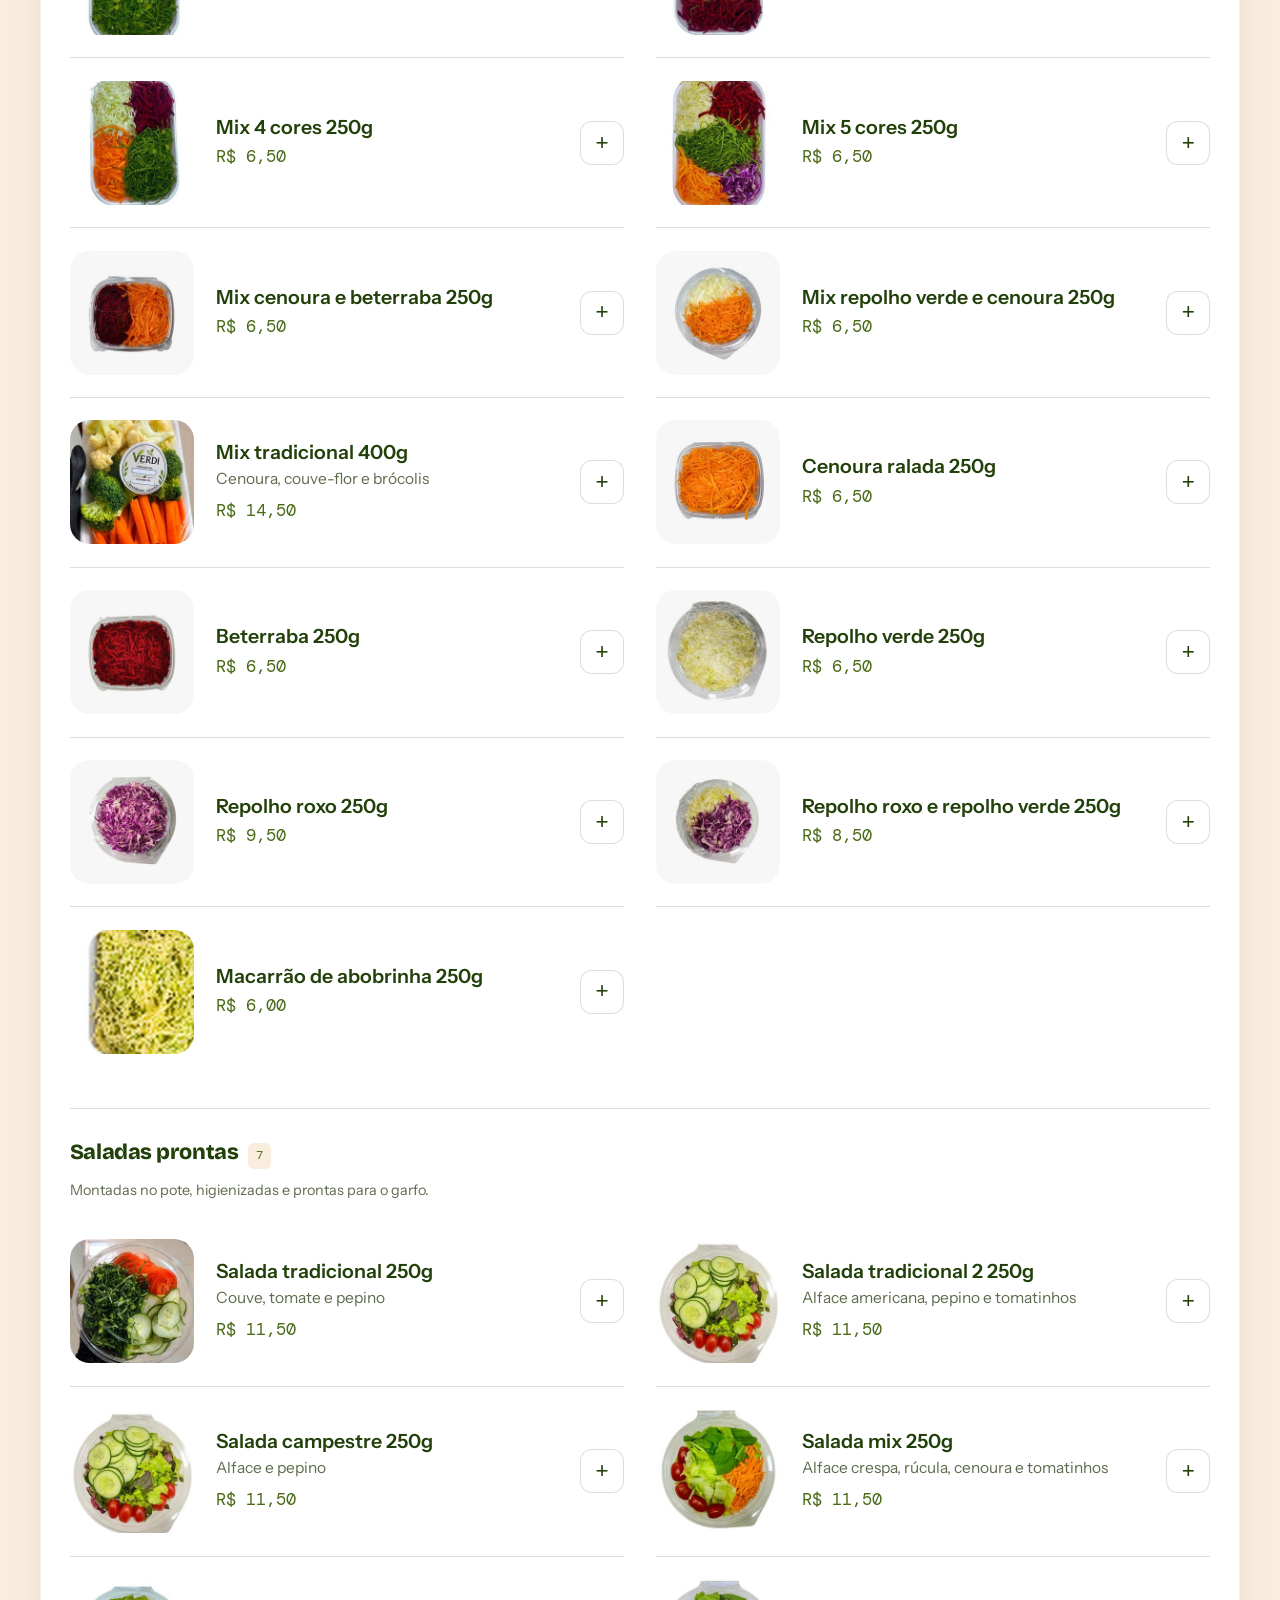
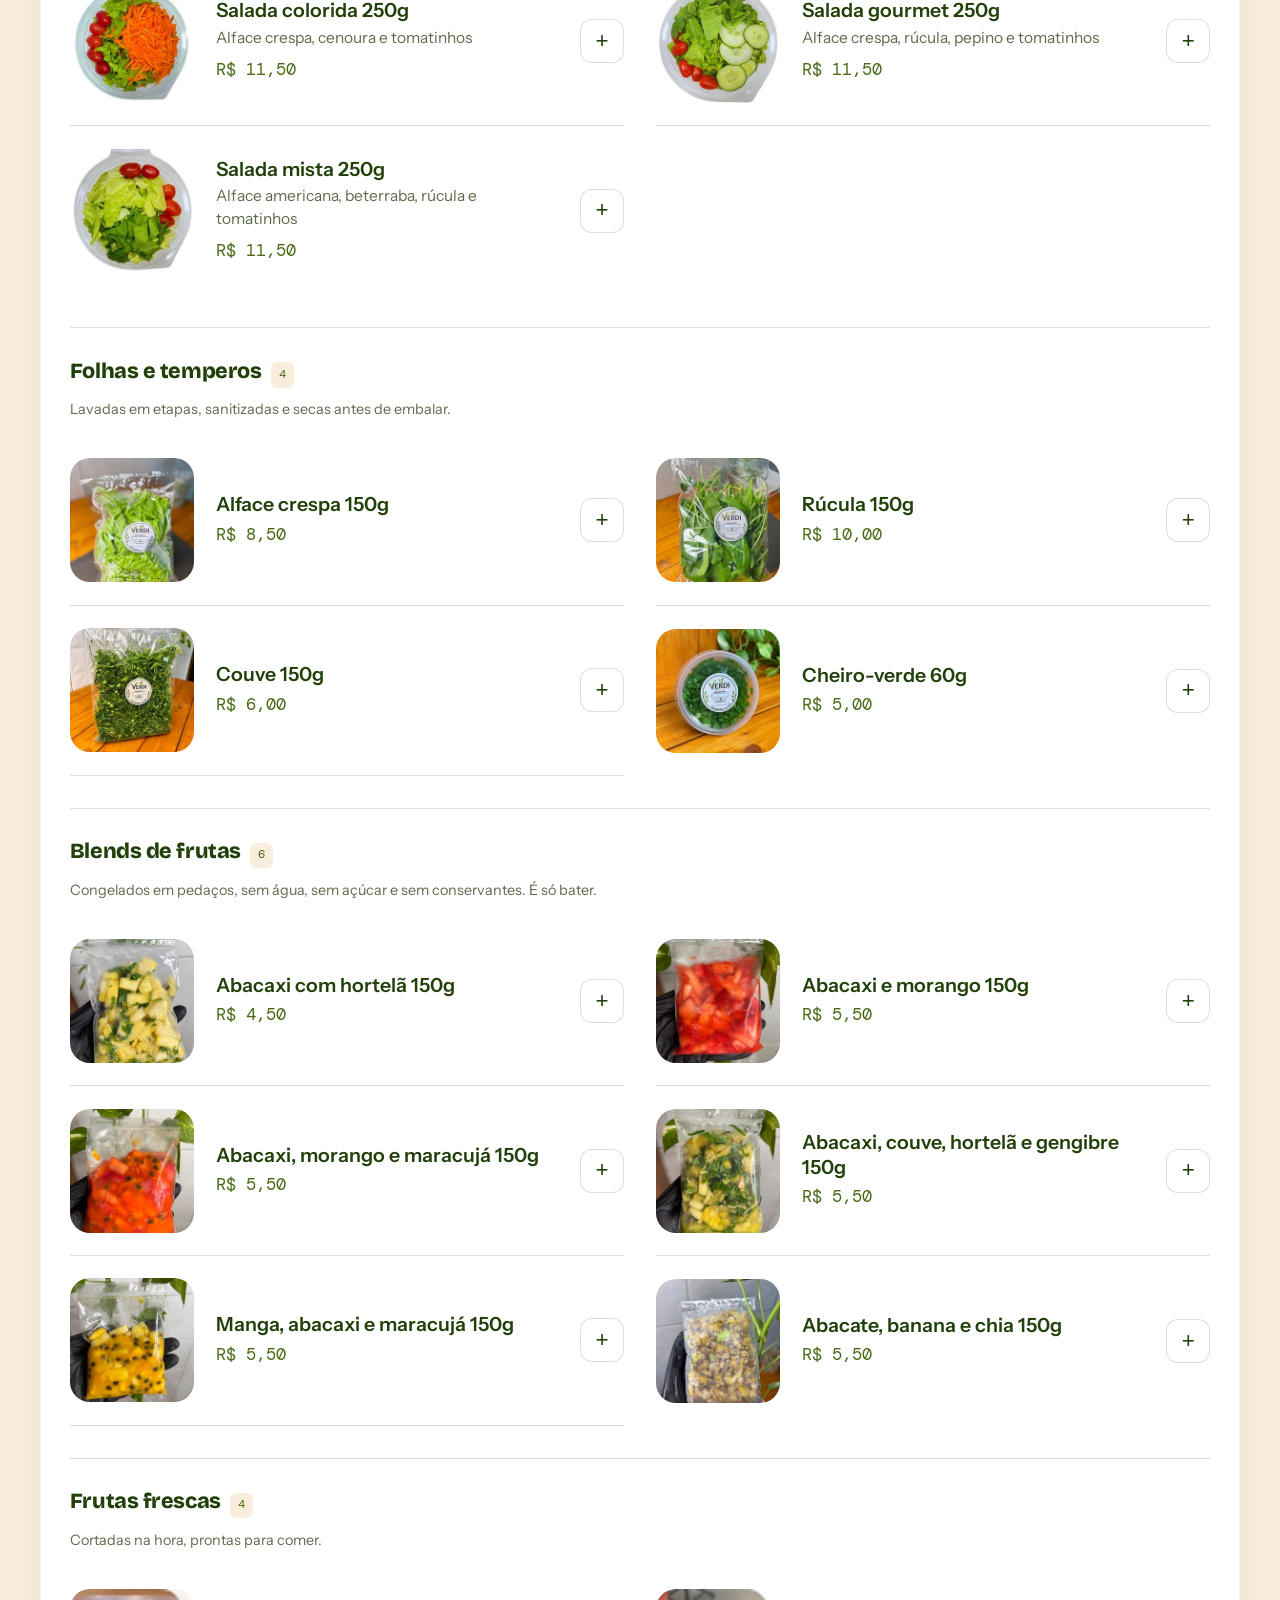
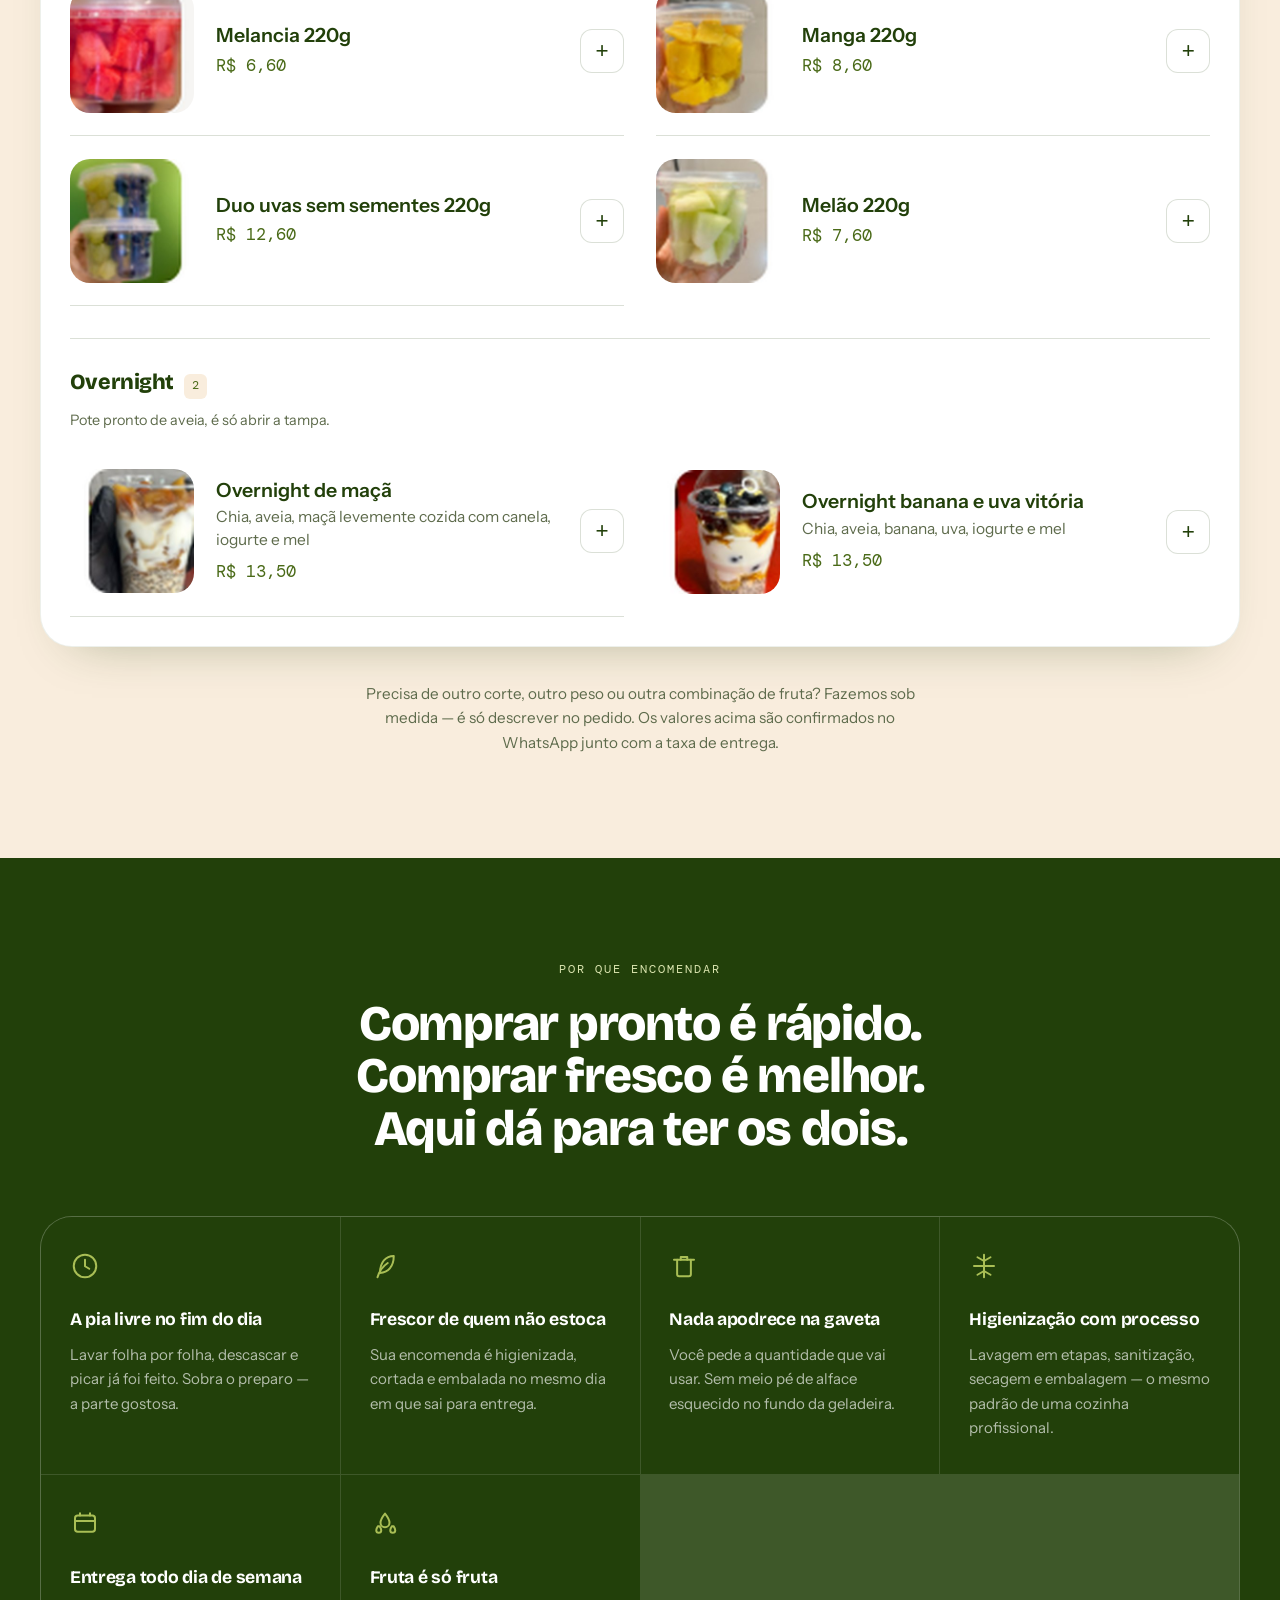
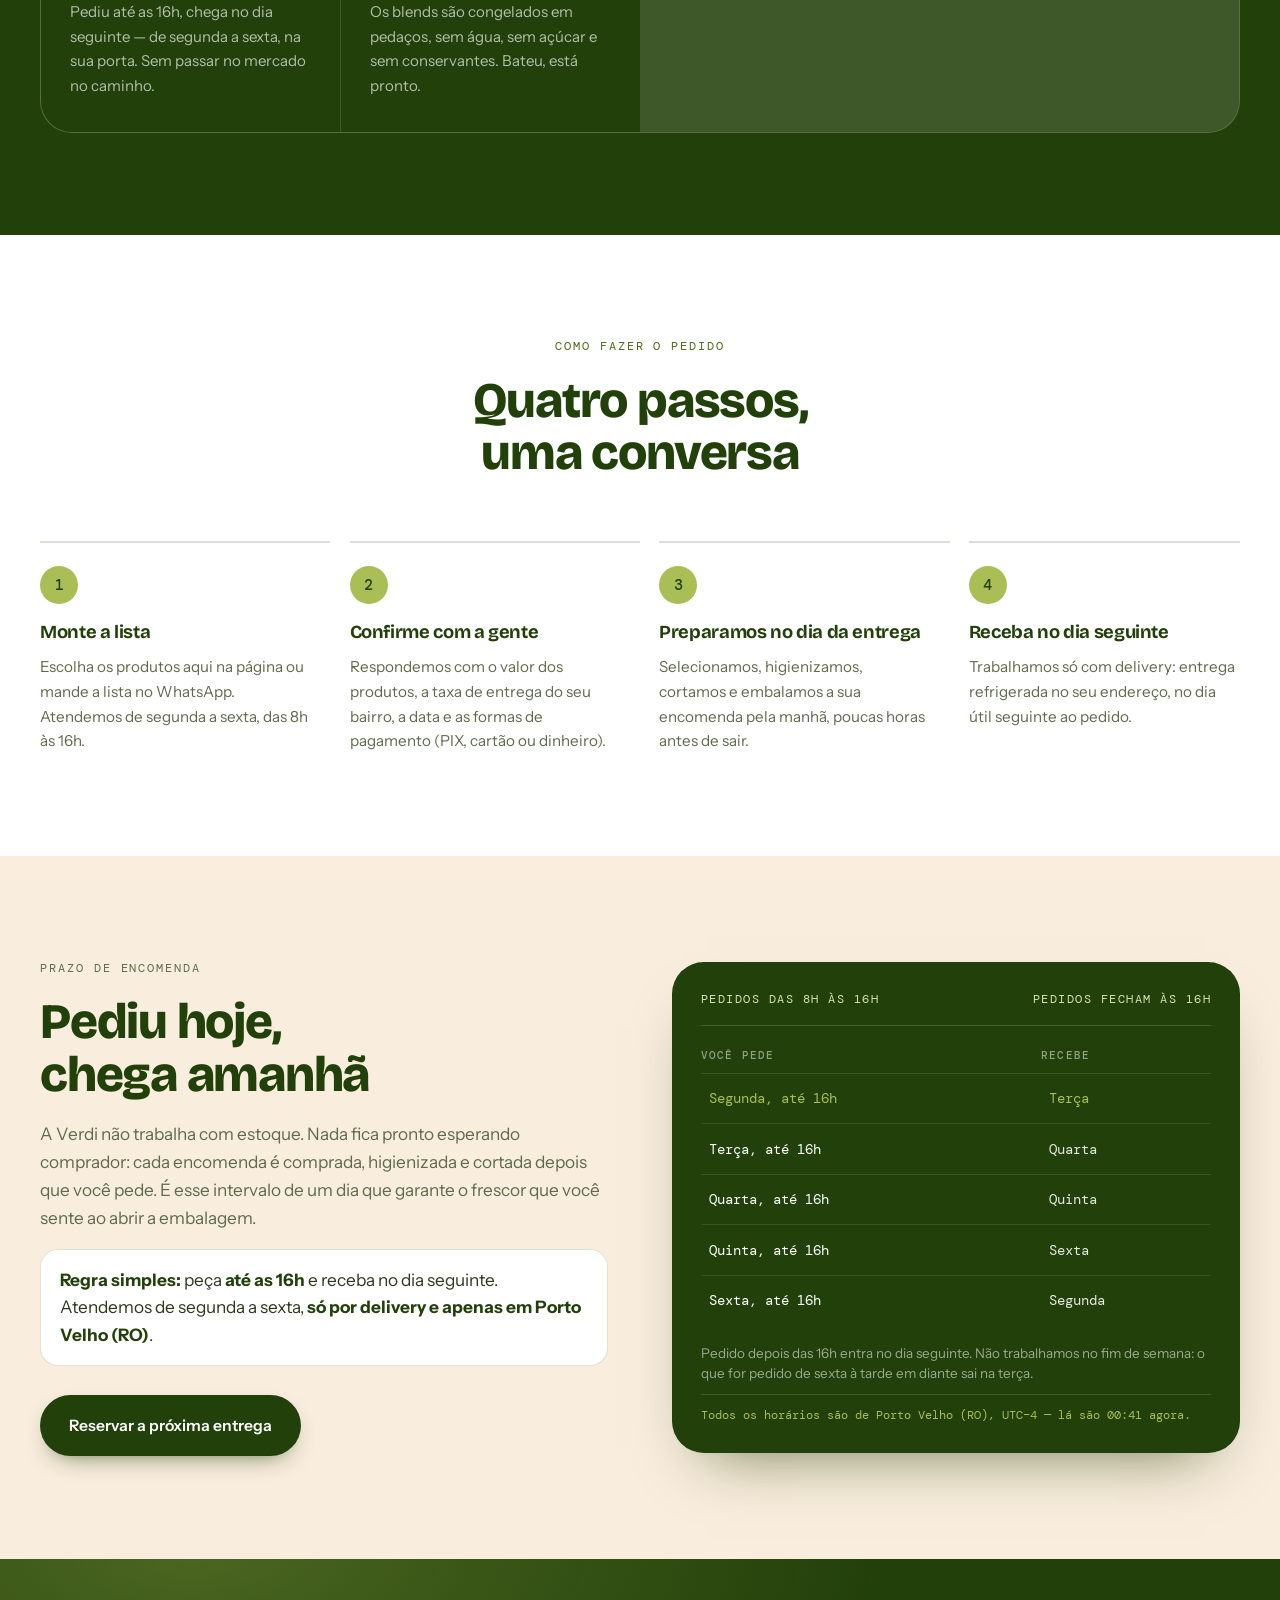
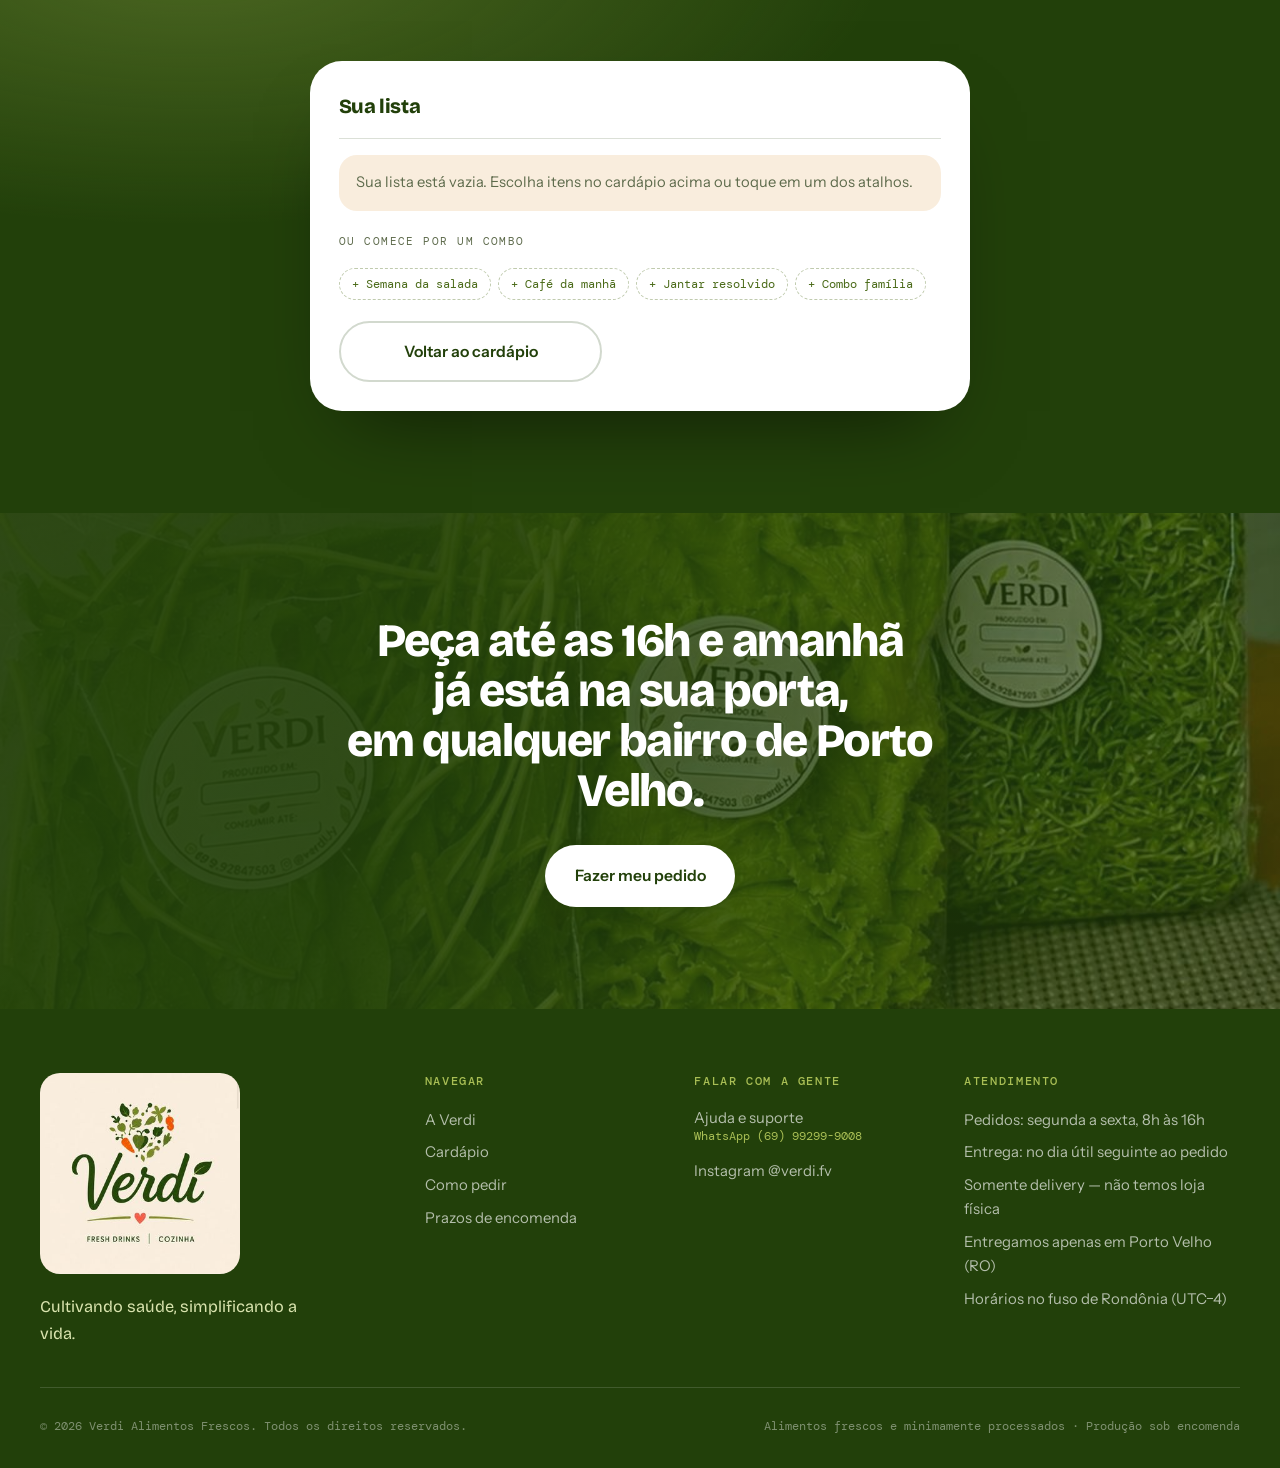
==== commit 23e362b0: "Adicionar figure da foto de acento no hero" ====
--- a/index.html
+++ b/index.html
@@ -107,6 +107,13 @@
              srcset="img/hero-grade-3-sm.jpg 448w, img/hero-grade-3.jpg 897w"
              sizes="(max-width:1000px) 46vw, 22vw"
              alt="Bandeja de repolho roxo, cenoura, beterraba e pepino ralados Verdi" width="897" height="896" loading="lazy">
+      </figure>
+
+      <figure class="foto foto--acento">
+        <img src="img/hero-acento.jpg"
+             srcset="img/hero-acento-sm.jpg 350w, img/hero-acento.jpg 700w"
+             sizes="90px"
+             alt="Blend de abacaxi, hortelã e gengibre Verdi" width="700" height="700" loading="lazy">
       </figure>
 
       <!-- SIGNATURE: painel do próximo lote, calculado ao vivo -->
--- a/css/styles.css
+++ b/css/styles.css
@@ -326,14 +326,6 @@
   object-fit:cover;display:block;
 }
 .foto--grade__principal{grid-column:1/-1;grid-row:1}
-
-.foto--redonda{
-  position:absolute;left:-4%;bottom:12%;
-  width:44%;aspect-ratio:1;
-  border-radius:50%;
-  border:8px solid var(--branco);
-  box-shadow:0 22px 44px -22px rgba(34,64,10,.5);
-}
 
 /* Painel do próximo lote — elemento-assinatura */
 .lote{
@@ -1390,7 +1382,6 @@
   }
   .hero__visual{min-height:auto;margin-top:1rem}
   .foto--alta{aspect-ratio:5/4;border-radius:var(--raio-g) var(--raio-g) 120px 120px}
-  .foto--redonda{width:34%;left:2%;bottom:-6%}
   .lote{position:relative;right:auto;top:auto;width:100%;margin-top:1.2rem}
   .sobre__grade .foto--larga{order:-1}
   .passo::before{right:0}
@@ -1457,7 +1448,6 @@
   .hero__acoes{flex-direction:column;align-items:stretch;margin-bottom:1.6rem}
   .hero__acoes .btn{width:100%;min-height:52px}
   .hero__selos li{font-size:.7rem;padding:.36rem .68rem}
-  .foto--redonda{display:none}
   .foto--alta{aspect-ratio:4/3;border-radius:var(--raio-g) var(--raio-g) 90px 90px}
 
   /* Seções mais compactas */
